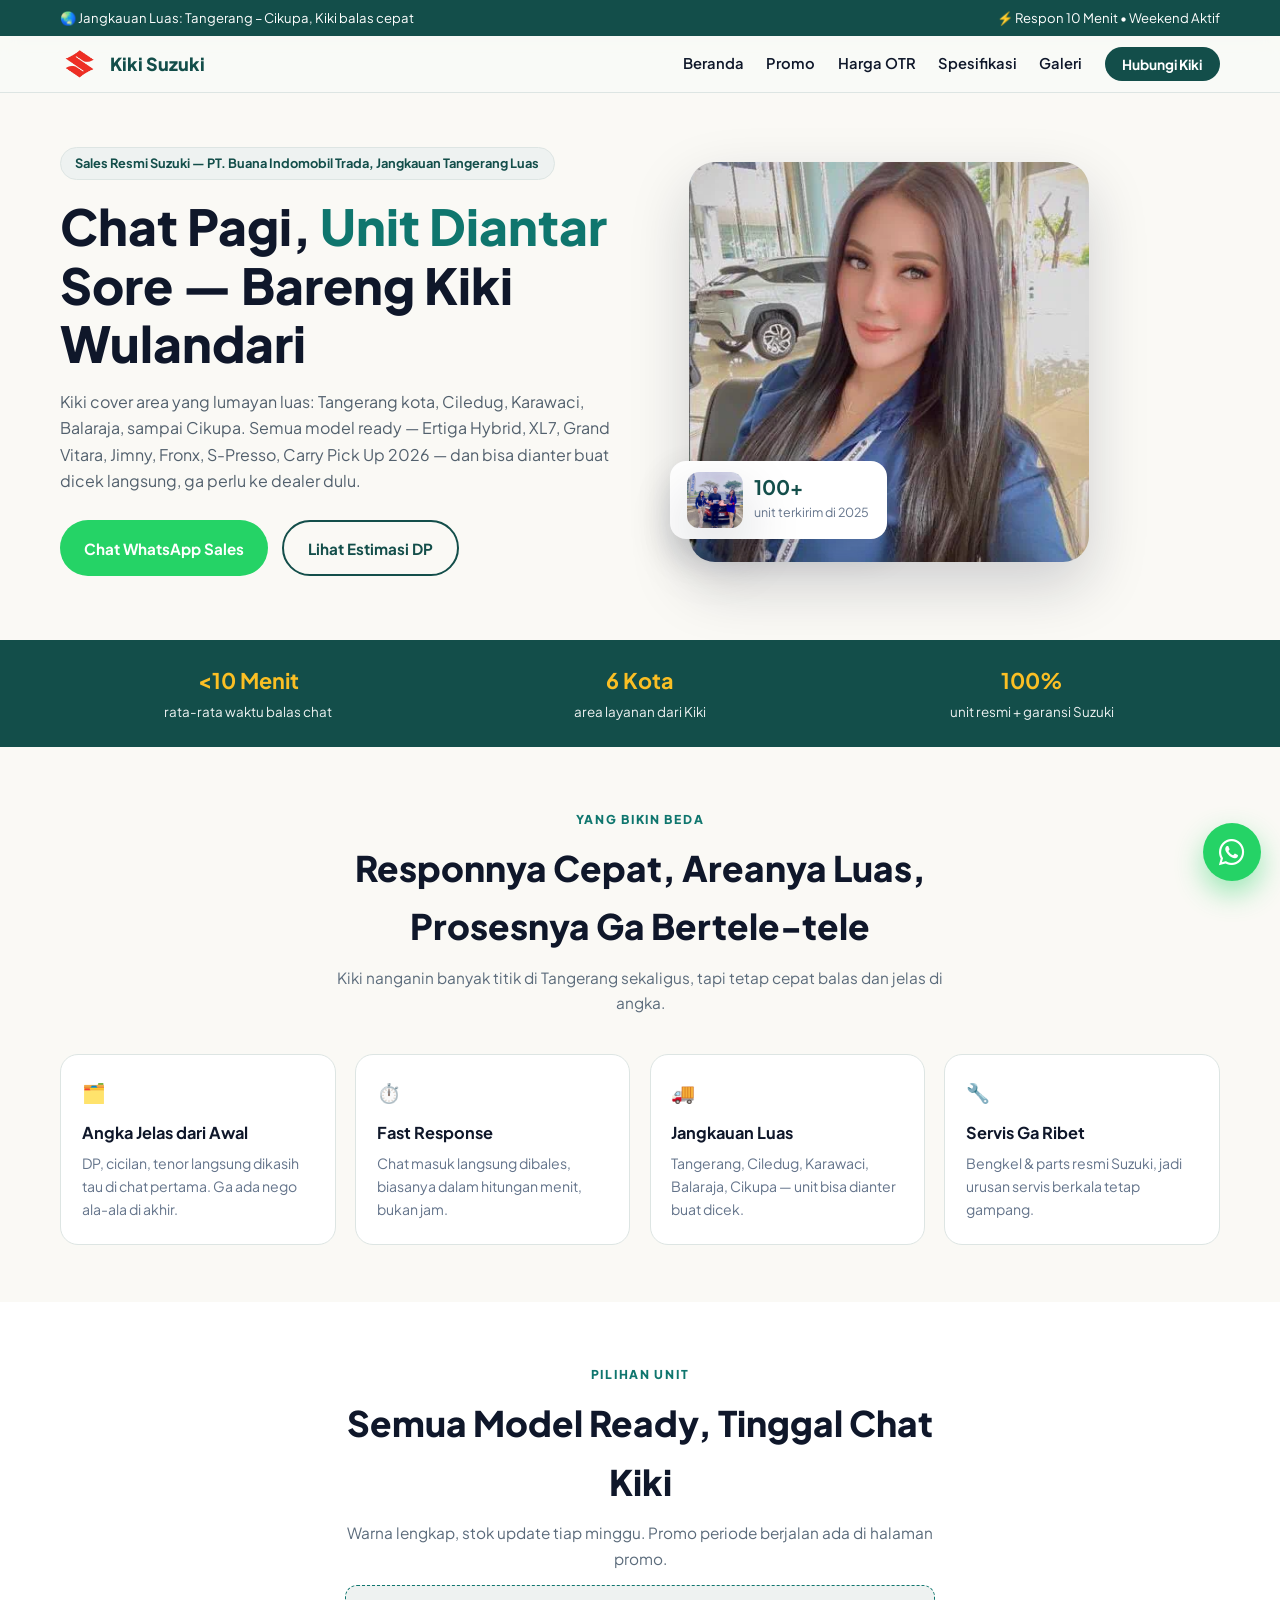
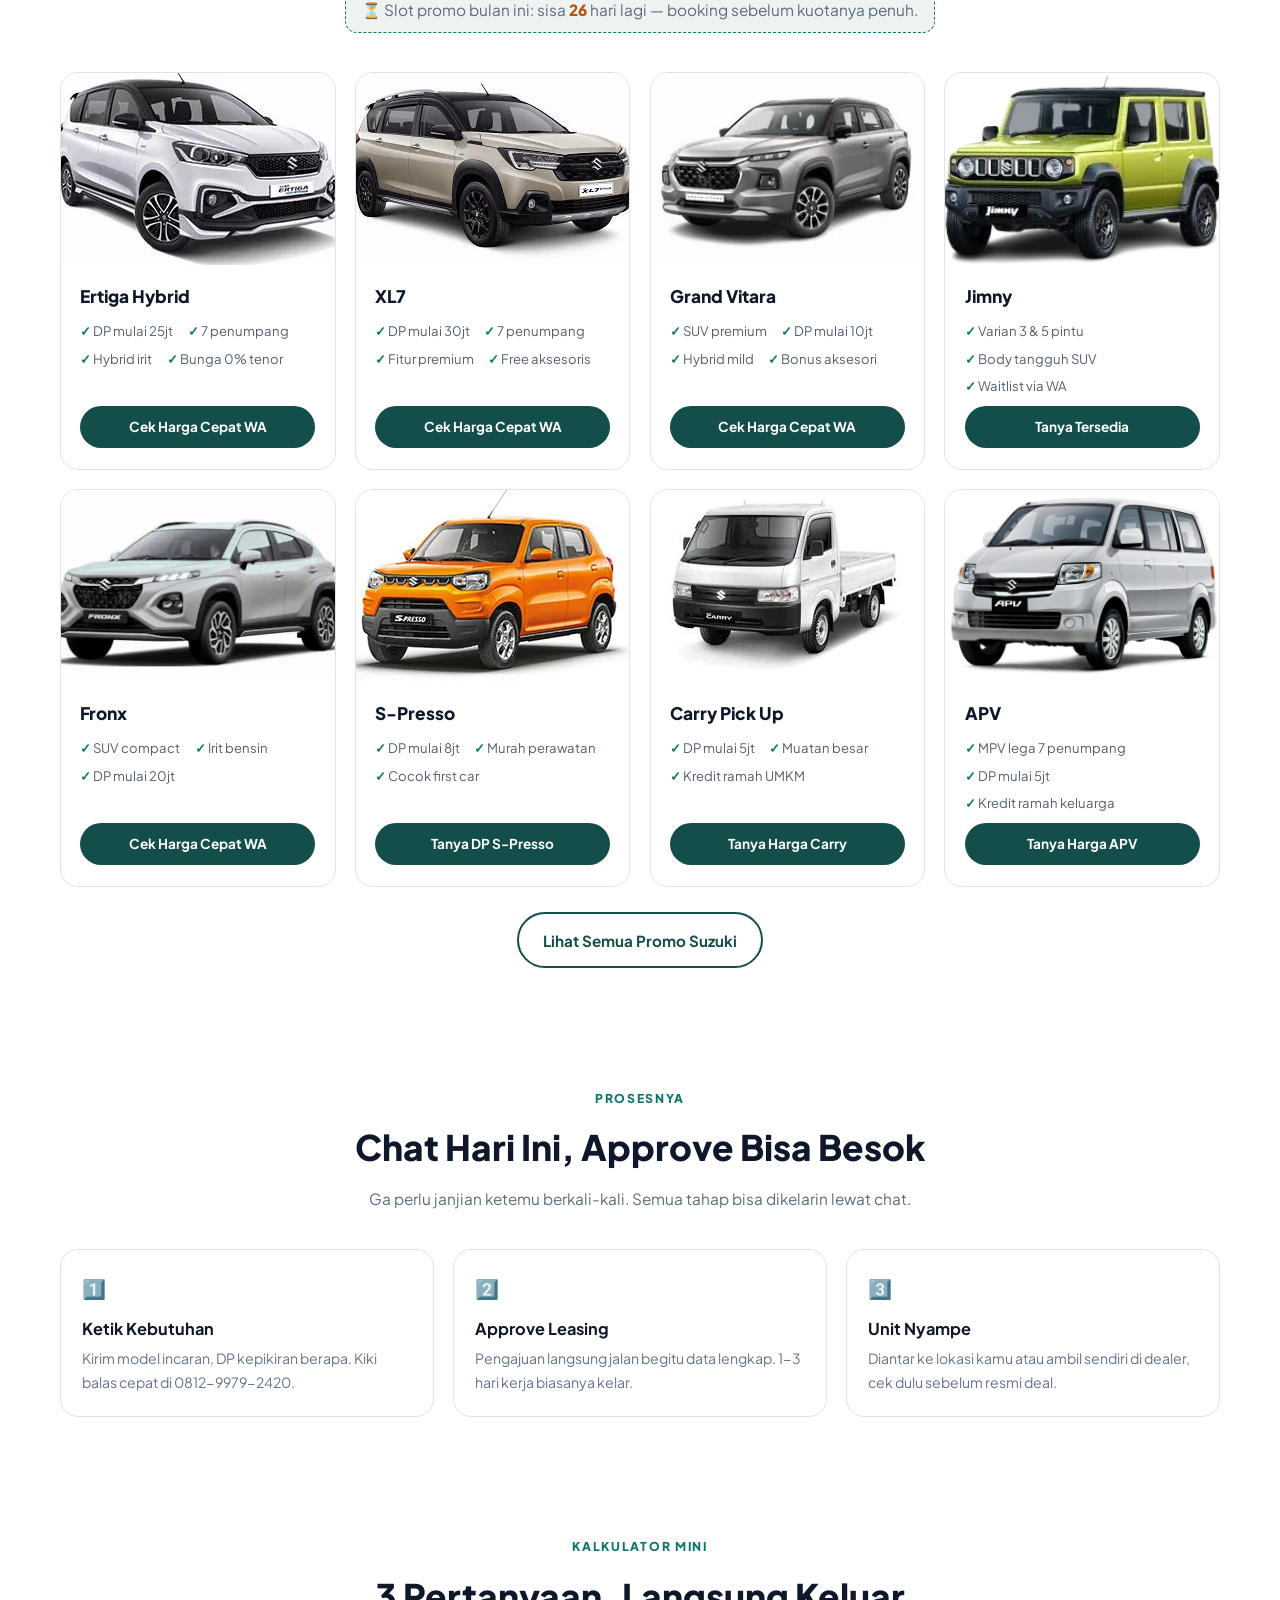
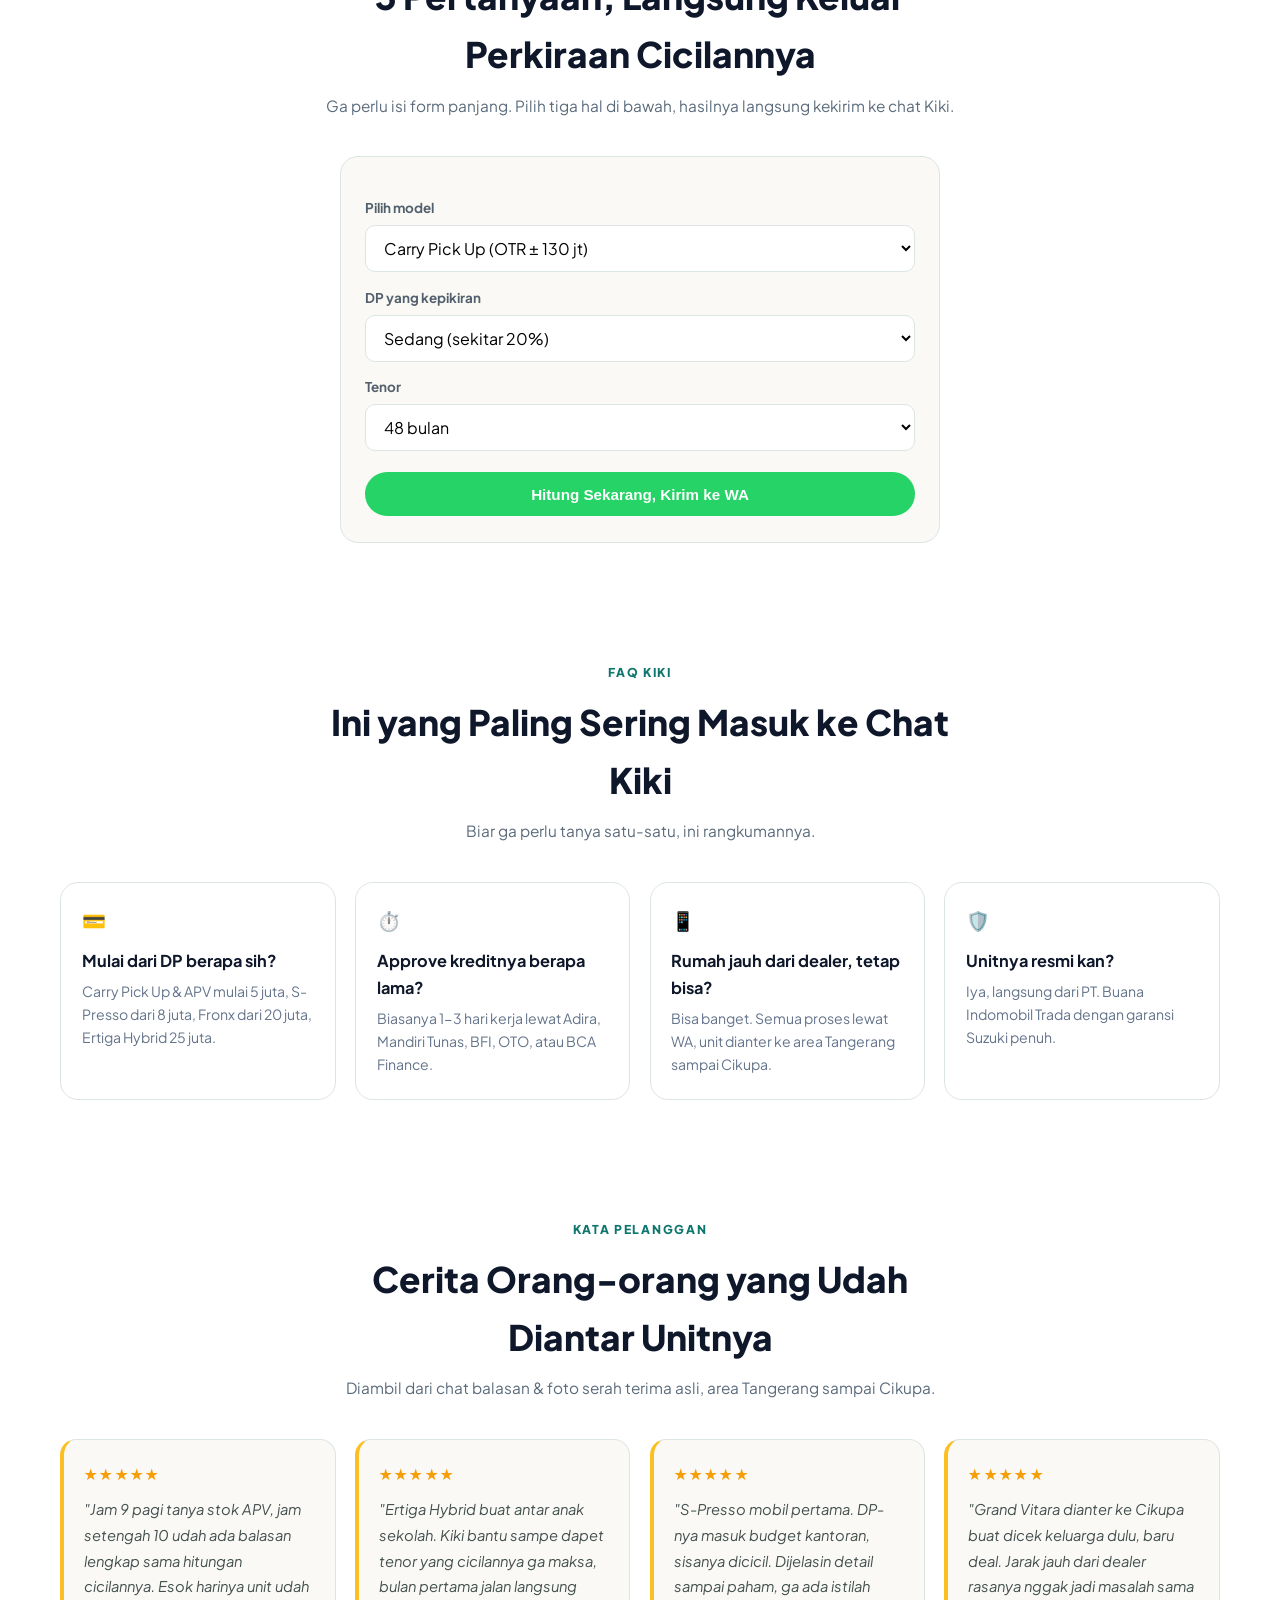
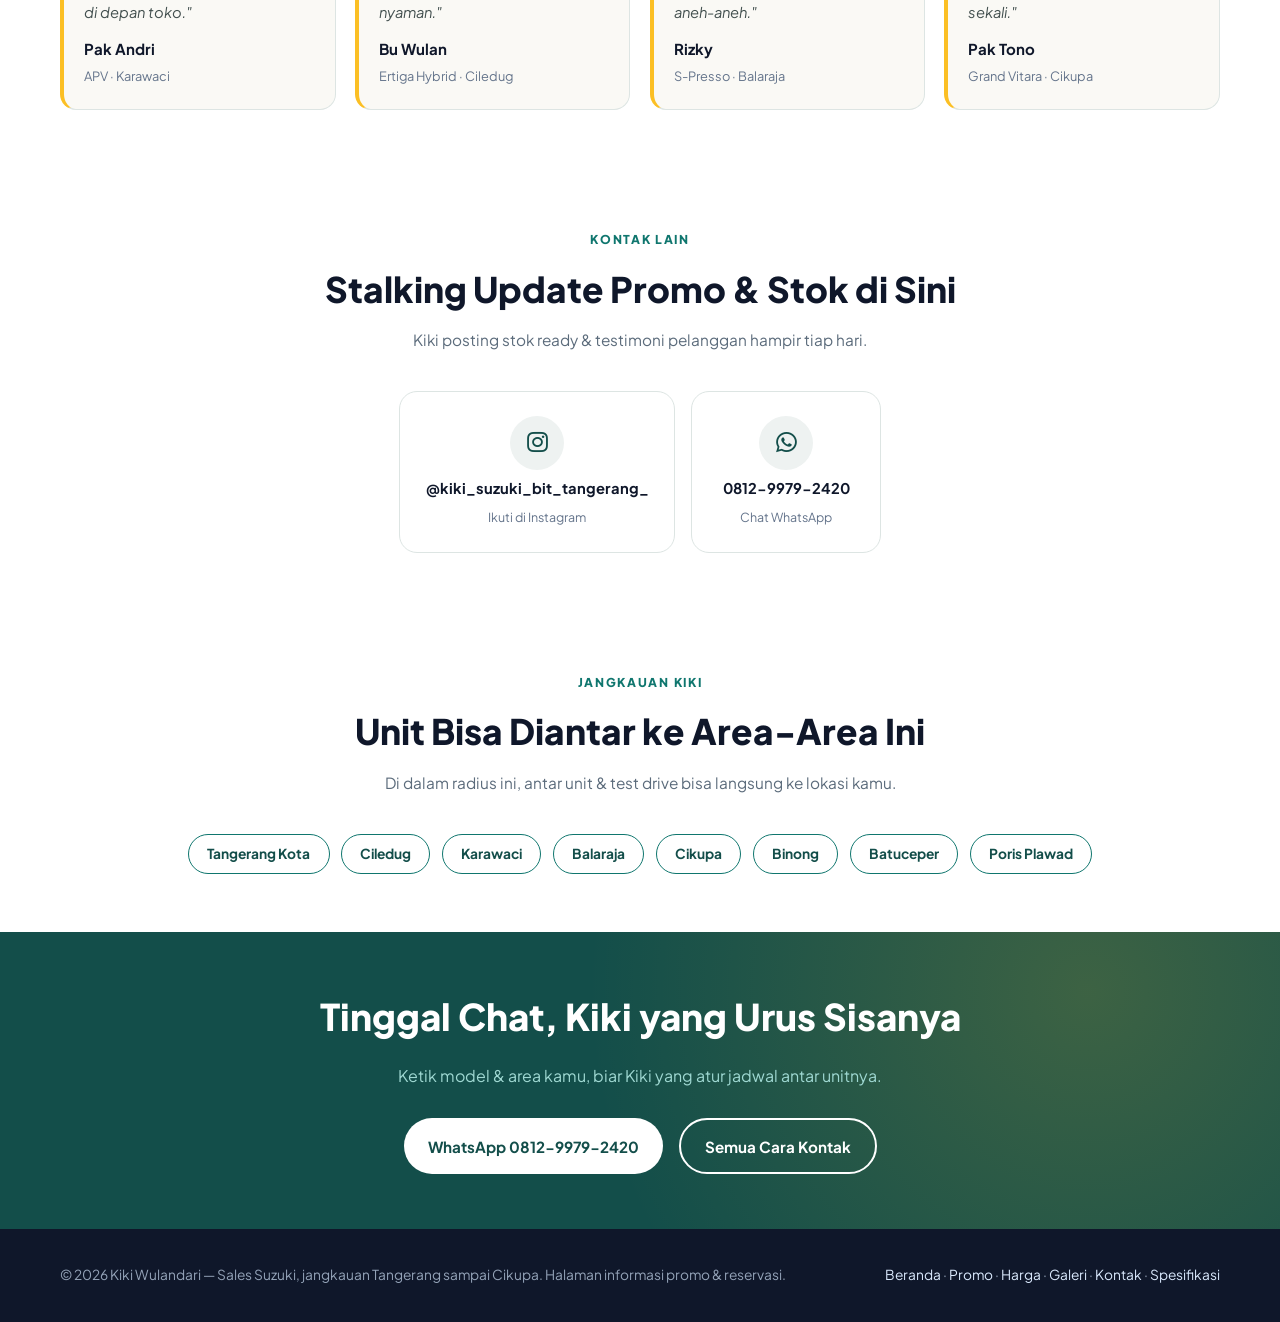
==== index.html @ e73350bc "optimize seo" ====
<!DOCTYPE html>
<html lang="id">
<head>
    <meta charset="UTF-8" />
    <meta name="viewport" content="width=device-width, initial-scale=1.0, viewport-fit=cover"/>
    <meta name="theme-color" content="#134e4a">
    <meta name="mobile-web-app-capable" content="yes">
    <meta name="apple-mobile-web-app-capable" content="yes">
    <meta name="apple-mobile-web-app-status-bar-style" content="default">

    <title>Suzuki Tangerang DP Ringan Harga OTR | Kiki Wulandari 0812-9979-2420</title>
    <meta name="description" content="DP Suzuki Tangerang mulai 5 jt, tenor sampai 6 tahun. Simulasi kredit & harga OTR langsung dari Kiki Wulandari via WA 0812-9979-2420 — gratis tanpa komitmen." />

    <meta property="og:title" content="Suzuki Tangerang DP Ringan | Kiki Wulandari 0812-9979-2420" />
    <meta property="og:description" content="Butuh unit Suzuki di area Tangerang sampai Cikupa? Kiki balas cepat, simulasi kredit gratis & cetak harga OTR. WA 0812-9979-2420." />
    <meta property="og:image" content="https://suzukibuanaindomobiltrada.com/assets/img/kiki-suzukigadingserpong.webp" />
    <meta property="og:url" content="https://suzukibuanaindomobiltrada.com/" />
    <meta property="og:type" content="website" />

    <meta name="keywords" content="suzuki gading serpong, suzuki tangerang, dp ringan suzuki, harga otr suzuki, promo suzuki 2026, suzuki carry pick up, suzuki jimny, suzuki fronx, suzuki ertiga hybrid, suzuki grand vitara, suzuki xl7, kiki wulandari, sales suzuki gading serpong, simulasi kredit suzuki, test drive suzuki" />

    <meta name="geo.region" content="ID-BT" />
    <meta name="geo.placename" content="Tangerang Kota, Banten" />
    <meta name="geo.position" content="-6.2489;106.6234" />
    <meta name="ICBM" content="-6.2489, 106.6234" />

    <link rel="canonical" href="https://suzukibuanaindomobiltrada.com/" />
    <meta name="robots" content="index, follow" />

    <link rel="icon" href="assets/img/favicon.png" type="image/png" sizes="48x48">
    <link rel="apple-touch-icon" href="assets/img/favicon.png">
    <link rel="shortcut icon" href="assets/img/favicon.png" type="image/png">

    <link rel="preconnect" href="https://fonts.googleapis.com">
    <link rel="preconnect" href="https://fonts.gstatic.com" crossorigin>
    <link href="https://fonts.googleapis.com/css2?family=Plus+Jakarta+Sans:wght@400;500;600;700;800&display=swap" rel="stylesheet">
    <link href='https://unpkg.com/boxicons@2.1.4/css/boxicons.min.css' rel='stylesheet'>
    <link rel="stylesheet" href="/assets/css/style.css">
    <link rel="stylesheet" href="/assets/css/app-mobile.css">
</head>
<body>

    <div class="kw-topbar">
        <div class="kw-wrap">
            <span>🌏 Jangkauan Luas: Tangerang &ndash; Cikupa, Kiki balas cepat</span>
            <span>⚡ Respon 10 Menit • Weekend Aktif</span>
        </div>
    </div>

    <nav class="kw-nav">
        <div class="kw-wrap">
            <a href="/" class="kw-brand"><img width="30" height="30" loading="eager" src="/assets/img/logosuzuki.webp" alt="Logo Suzuki resmi" /> Kiki Suzuki</a>
            <button class="kw-burger" aria-label="Menu" onclick="document.getElementById('kwMenu').classList.toggle('kw-open')">&#9776;</button>
            <ul class="kw-menu" id="kwMenu">
                <li><a href="/">Beranda</a></li>
                <li><a href="/promo/">Promo</a></li>
                <li><a href="/harga/">Harga OTR</a></li>
                <li><a href="/spesifikasi/">Spesifikasi</a></li>
                <li><a href="/galeri/">Galeri</a></li>
                <li><a href="/kontak/" class="kw-cta" style="color: white">Hubungi Kiki</a></li>
            </ul>
        </div>
    </nav>

    <section class="kw-hero" id="beranda">
        <div class="kw-wrap">
            <div class="kw-reveal">
                <span class="kw-hero-badge">Sales Resmi Suzuki &mdash; PT. Buana Indomobil Trada, Jangkauan Tangerang Luas</span>
                <h1>Chat Pagi, <span>Unit Diantar</span> Sore — Bareng Kiki Wulandari</h1>
                <p>Kiki cover area yang lumayan luas: Tangerang kota, Ciledug, Karawaci, Balaraja, sampai Cikupa. Semua model ready — Ertiga Hybrid, XL7, Grand Vitara, Jimny, Fronx, S-Presso, Carry Pick Up 2026 — dan bisa dianter buat dicek langsung, ga perlu ke dealer dulu.</p>
                <div class="kw-hero-actions">
                    <a class="kw-btn kw-btn-wa" href="https://wa.me/6281299792420?text=hallo%20kak%20Kiki%2C%20mau%20tanya%20untuk%20unit%20suzukinya%202026" target="_blank" rel="noopener">Chat WhatsApp Sales</a>
                    <a class="kw-btn kw-btn-ghost" href="/harga/">Lihat Estimasi DP</a>
                </div>
            </div>
            <div class="kw-hero-media kw-reveal">
                <img width="400" height="400" loading="eager" src="/assets/img/kiki-suzukigadingserpong.webp" alt="Kiki Wulandari sales Suzuki Tangerang di dealer resmi" />
                <div class="kw-hero-float">
                    <img loading="lazy" src="/assets/img/bukti1.webp" alt="Dokumentasi serah terima unit Suzuki Tangerang" width="56" height="56" />
                    <div><b>100+</b><small>unit terkirim di 2025</small></div>
                </div>
            </div>
        </div>
    </section>

    <div class="kw-strip">
        <div class="kw-wrap">
            <div><b>&lt;10 Menit</b><small>rata-rata waktu balas chat</small></div>
            <div><b>6 Kota</b><small>area layanan dari Kiki</small></div>
            <div><b>100%</b><small>unit resmi + garansi Suzuki</small></div>
        </div>
    </div>

    <section class="kw-sec" id="kenapa">
        <div class="kw-wrap">
            <div class="kw-sec-head kw-reveal">
                <span class="kw-eyebrow">Yang Bikin Beda</span>
                <h2>Responnya Cepat, Areanya Luas, Prosesnya Ga Bertele-tele</h2>
                <p>Kiki nanganin banyak titik di Tangerang sekaligus, tapi tetap cepat balas dan jelas di angka.</p>
            </div>
            <div class="kw-reasons kw-reveal">
                <div class="kw-reason"><i>🗂️</i><b>Angka Jelas dari Awal</b><p>DP, cicilan, tenor langsung dikasih tau di chat pertama. Ga ada nego ala-ala di akhir.</p></div>
                <div class="kw-reason"><i>⏱️</i><b>Fast Response</b><p>Chat masuk langsung dibales, biasanya dalam hitungan menit, bukan jam.</p></div>
                <div class="kw-reason"><i>🚚</i><b>Jangkauan Luas</b><p>Tangerang, Ciledug, Karawaci, Balaraja, Cikupa — unit bisa dianter buat dicek.</p></div>
                <div class="kw-reason"><i>🔧</i><b>Servis Ga Ribet</b><p>Bengkel &amp; parts resmi Suzuki, jadi urusan servis berkala tetap gampang.</p></div>
            </div>
        </div>
    </section>

    <section class="kw-sec" id="promo" style="background:#fff;">
        <div class="kw-wrap">
            <div class="kw-sec-head kw-reveal">
                <span class="kw-eyebrow">Pilihan Unit</span>
                <h2>Semua Model Ready, Tinggal Chat Kiki</h2>
                <p>Warna lengkap, stok update tiap minggu. Promo periode berjalan ada di halaman promo.</p>
                <p class="kw-deadline">⏳ Slot promo bulan ini: sisa <b id="kwSisaHari">…</b> hari lagi — booking sebelum kuotanya penuh.</p>
            </div>
            <div class="kw-models kw-reveal">
                <div class="kw-model-card">
                    <img width="300" height="192" loading="lazy" src="/assets/img/kiki-ertiga-gadingserpong.webp" alt="Suzuki Ertiga Hybrid kredit DP ringan Tangerang Kiki" />
                    <div class="kw-model-card-body">
                        <h3>Ertiga Hybrid</h3>
                        <ul><li>DP mulai 25jt</li><li>7 penumpang</li><li>Hybrid irit</li><li>Bunga 0% tenor</li></ul>
                        <a href="https://wa.me/6281299792420?text=hallo%20kak%20Kiki%2C%20mau%20tanya%20untuk%20unit%20Ertiga%20Hybrid%20nya" target="_blank" rel="noopener">Cek Harga Cepat WA</a>
                    </div>
                </div>
                <div class="kw-model-card">
                    <img width="300" height="192" loading="lazy" src="/assets/img/kiki-xl7-gadingserpong.webp" alt="Suzuki XL7 kredit Tangerang Kiki" />
                    <div class="kw-model-card-body">
                        <h3>XL7</h3>
                        <ul><li>DP mulai 30jt</li><li>7 penumpang</li><li>Fitur premium</li><li>Free aksesoris</li></ul>
                        <a href="https://wa.me/6281299792420?text=hallo%20kak%20Kiki%2C%20mau%20tanya%20untuk%20unit%20XL7%20nya" target="_blank" rel="noopener">Cek Harga Cepat WA</a>
                    </div>
                </div>
                <div class="kw-model-card">
                    <img width="300" height="192" loading="lazy" src="/assets/img/kiki-grand-vitara-gadingserpong.webp" alt="Suzuki Grand Vitara kredit Tangerang Kiki" />
                    <div class="kw-model-card-body">
                        <h3>Grand Vitara</h3>
                        <ul><li>SUV premium</li><li>DP mulai 10jt</li><li>Hybrid mild</li><li>Bonus aksesori</li></ul>
                        <a href="https://wa.me/6281299792420?text=hallo%20kak%20Kiki%2C%20mau%20tanya%20untuk%20unit%20Grand%20Vitara%20nya" target="_blank" rel="noopener">Cek Harga Cepat WA</a>
                    </div>
                </div>
                <div class="kw-model-card">
                    <img width="300" height="192" loading="lazy" src="/assets/img/kiki-jimny-gadingserpong.webp" alt="Suzuki Jimny Tangerang Kiki" />
                    <div class="kw-model-card-body">
                        <h3>Jimny</h3>
                        <ul><li>Varian 3 &amp; 5 pintu</li><li>Body tangguh SUV</li><li>Waitlist via WA</li></ul>
                        <a href="https://wa.me/6281299792420?text=hallo%20kak%20Kiki%2C%20mau%20tanya%20untuk%20unit%20Jimny%20nya" target="_blank" rel="noopener">Tanya Tersedia</a>
                    </div>
                </div>
                <div class="kw-model-card">
                    <img width="300" height="192" loading="lazy" src="/assets/img/kiki-fronx-gadingserpong.webp" alt="Suzuki Fronx DP ringan Tangerang Kiki" />
                    <div class="kw-model-card-body">
                        <h3>Fronx</h3>
                        <ul><li>SUV compact</li><li>Irit bensin</li><li>DP mulai 20jt</li></ul>
                        <a href="https://wa.me/6281299792420?text=hallo%20kak%20Kiki%2C%20mau%20tanya%20untuk%20unit%20Fronx%20nya" target="_blank" rel="noopener">Cek Harga Cepat WA</a>
                    </div>
                </div>
                <div class="kw-model-card">
                    <img width="300" height="192" loading="lazy" src="/assets/img/kiki-s-presso-gadingserpong.webp" alt="Suzuki S-Presso DP ringan Tangerang Kiki" />
                    <div class="kw-model-card-body">
                        <h3>S-Presso</h3>
                        <ul><li>DP mulai 8jt</li><li>Murah perawatan</li><li>Cocok first car</li></ul>
                        <a href="https://wa.me/6281299792420?text=hallo%20kak%20Kiki%2C%20mau%20tanya%20untuk%20unit%20S-Presso%20nya" target="_blank" rel="noopener">Tanya DP S-Presso</a>
                    </div>
                </div>
                <div class="kw-model-card">
                    <img width="300" height="192" loading="lazy" src="/assets/img/kiki-carry-pickup-gadingserpong.webp" alt="Suzuki Carry Pick Up kredit UMKM Tangerang Kiki" />
                    <div class="kw-model-card-body">
                        <h3>Carry Pick Up</h3>
                        <ul><li>DP mulai 5jt</li><li>Muatan besar</li><li>Kredit ramah UMKM</li></ul>
                        <a href="https://wa.me/6281299792420?text=hallo%20kak%20Kiki%2C%20mau%20tanya%20untuk%20unit%20Carry%20Pick%20Up%20nya" target="_blank" rel="noopener">Tanya Harga Carry</a>
                    </div>
                </div>
                <div class="kw-model-card">
                    <img width="300" height="192" loading="lazy" src="/assets/img/kiki-apv-gadingserpong.webp" alt="Suzuki APV MPV kredit DP ringan Tangerang Kiki" />
                    <div class="kw-model-card-body">
                        <h3>APV</h3>
                        <ul><li>MPV lega 7 penumpang</li><li>DP mulai 5jt</li><li>Kredit ramah keluarga</li></ul>
                        <a href="https://wa.me/6281299792420?text=hallo%20kak%20Kiki%2C%20mau%20tanya%20untuk%20unit%20APV%20nya" target="_blank" rel="noopener">Tanya Harga APV</a>
                    </div>
                </div>
            </div>
            <div class="kw-link-more kw-reveal">
                <a class="kw-btn kw-btn-ghost" href="/promo/">Lihat Semua Promo Suzuki</a>
            </div>
        </div>
    </section>

    <section class="kw-sec" id="alur" style="background:#fff;">
        <div class="kw-wrap">
            <div class="kw-sec-head kw-reveal">
                <span class="kw-eyebrow">Prosesnya</span>
                <h2>Chat Hari Ini, Approve Bisa Besok</h2>
                <p>Ga perlu janjian ketemu berkali-kali. Semua tahap bisa dikelarin lewat chat.</p>
            </div>
            <div class="kw-reasons kw-reveal">
                <div class="kw-reason"><i>1️⃣</i><b>Ketik Kebutuhan</b><p>Kirim model incaran, DP kepikiran berapa. Kiki balas cepat di 0812-9979-2420.</p></div>
                <div class="kw-reason"><i>2️⃣</i><b>Approve Leasing</b><p>Pengajuan langsung jalan begitu data lengkap. 1-3 hari kerja biasanya kelar.</p></div>
                <div class="kw-reason"><i>3️⃣</i><b>Unit Nyampe</b><p>Diantar ke lokasi kamu atau ambil sendiri di dealer, cek dulu sebelum resmi deal.</p></div>
            </div>
        </div>
    </section>

    <section class="kw-sec" id="quiz" style="background:#fff;">
        <div class="kw-wrap">
            <div class="kw-sec-head kw-reveal">
                <span class="kw-eyebrow">Kalkulator Mini</span>
                <h2>3 Pertanyaan, Langsung Keluar Perkiraan Cicilannya</h2>
                <p>Ga perlu isi form panjang. Pilih tiga hal di bawah, hasilnya langsung kekirim ke chat Kiki.</p>
            </div>
            <div class="kw-quiz kw-reveal">
                <label for="kwqModel">Pilih model</label>
                <select id="kwqModel">
                    <option value="130000000|Carry Pick Up">Carry Pick Up (OTR ± 130 jt)</option>
                    <option value="160000000|APV">APV (OTR ± 160 jt)</option>
                    <option value="150000000|S-Presso">S-Presso (OTR ± 150 jt)</option>
                    <option value="240000000|Fronx">Fronx (OTR ± 240 jt)</option>
                    <option value="230000000|Ertiga Hybrid">Ertiga Hybrid (OTR ± 230 jt)</option>
                    <option value="250000000|XL7">XL7 (OTR ± 250 jt)</option>
                    <option value="350000000|Grand Vitara">Grand Vitara (OTR ± 350 jt)</option>
                    <option value="400000000|Jimny">Jimny (OTR ± 400 jt)</option>
                </select>
                <label for="kwqDp">DP yang kepikiran</label>
                <select id="kwqDp">
                    <option value="0.1">Secuil dulu aja (sekitar 10%)</option>
                    <option value="0.2" selected>Sedang (sekitar 20%)</option>
                    <option value="0.3">Lebih lega (sekitar 30%)</option>
                </select>
                <label for="kwqTenor">Tenor</label>
                <select id="kwqTenor">
                    <option>24 bulan</option>
                    <option selected>48 bulan</option>
                    <option>60 bulan</option>
                    <option>72 bulan</option>
                </select>
                <button type="button" class="kw-btn kw-btn-wa" onclick="quizKiki()">Hitung Sekarang, Kirim ke WA</button>
                <div class="kw-quiz-out" id="kwqOut"></div>
            </div>
        </div>
    </section>

    <section class="kw-sec" id="faq" style="background:#fff;">
        <div class="kw-wrap">
            <div class="kw-sec-head kw-reveal">
                <span class="kw-eyebrow">FAQ Kiki</span>
                <h2>Ini yang Paling Sering Masuk ke Chat Kiki</h2>
                <p>Biar ga perlu tanya satu-satu, ini rangkumannya.</p>
            </div>
            <div class="kw-reasons kw-reveal">
                <div class="kw-reason"><i>💳</i><b>Mulai dari DP berapa sih?</b><p>Carry Pick Up &amp; APV mulai 5 juta, S-Presso dari 8 juta, Fronx dari 20 juta, Ertiga Hybrid 25 juta.</p></div>
                <div class="kw-reason"><i>⏱️</i><b>Approve kreditnya berapa lama?</b><p>Biasanya 1-3 hari kerja lewat Adira, Mandiri Tunas, BFI, OTO, atau BCA Finance.</p></div>
                <div class="kw-reason"><i>📱</i><b>Rumah jauh dari dealer, tetap bisa?</b><p>Bisa banget. Semua proses lewat WA, unit dianter ke area Tangerang sampai Cikupa.</p></div>
                <div class="kw-reason"><i>🛡️</i><b>Unitnya resmi kan?</b><p>Iya, langsung dari PT. Buana Indomobil Trada dengan garansi Suzuki penuh.</p></div>
            </div>
        </div>
    </section>

    <section class="kw-sec" id="testimoni" style="background:#fff;">
        <div class="kw-wrap">
            <div class="kw-sec-head kw-reveal">
                <span class="kw-eyebrow">Kata Pelanggan</span>
                <h2>Cerita Orang-orang yang Udah Diantar Unitnya</h2>
                <p>Diambil dari chat balasan &amp; foto serah terima asli, area Tangerang sampai Cikupa.</p>
            </div>
            <div class="kw-reviews kw-reveal">
                <figure class="kw-review">
                    <span class="kw-stars">★★★★★</span>
                    <blockquote>"Jam 9 pagi tanya stok APV, jam setengah 10 udah ada balasan lengkap sama hitungan cicilannya. Esok harinya unit udah di depan toko."</blockquote>
                    <figcaption><b>Pak Andri</b><small>APV &middot; Karawaci</small></figcaption>
                </figure>
                <figure class="kw-review">
                    <span class="kw-stars">★★★★★</span>
                    <blockquote>"Ertiga Hybrid buat antar anak sekolah. Kiki bantu sampe dapet tenor yang cicilannya ga maksa, bulan pertama jalan langsung nyaman."</blockquote>
                    <figcaption><b>Bu Wulan</b><small>Ertiga Hybrid &middot; Ciledug</small></figcaption>
                </figure>
                <figure class="kw-review">
                    <span class="kw-stars">★★★★★</span>
                    <blockquote>"S-Presso mobil pertama. DP-nya masuk budget kantoran, sisanya dicicil. Dijelasin detail sampai paham, ga ada istilah aneh-aneh."</blockquote>
                    <figcaption><b>Rizky</b><small>S-Presso &middot; Balaraja</small></figcaption>
                </figure>
                <figure class="kw-review">
                    <span class="kw-stars">★★★★★</span>
                    <blockquote>"Grand Vitara dianter ke Cikupa buat dicek keluarga dulu, baru deal. Jarak jauh dari dealer rasanya nggak jadi masalah sama sekali."</blockquote>
                    <figcaption><b>Pak Tono</b><small>Grand Vitara &middot; Cikupa</small></figcaption>
                </figure>
            </div>
        </div>
    </section>

    <section class="kw-sec" id="sosialmedia" style="background:#fff;">
        <div class="kw-wrap">
            <div class="kw-sec-head kw-reveal">
                <span class="kw-eyebrow">Kontak Lain</span>
                <h2>Stalking Update Promo &amp; Stok di Sini</h2>
                <p>Kiki posting stok ready &amp; testimoni pelanggan hampir tiap hari.</p>
            </div>
            <div class="kw-social kw-reveal">
                <a href="https://instagram.com/kiki_suzuki_bit_tangerang_" target="_blank" rel="noopener" class="kw-social-card" aria-label="Instagram Kiki Wulandari Suzuki">
                    <span class="kw-ic"><i class="bx bxl-instagram"></i></span>
                    <b>@kiki_suzuki_bit_tangerang_</b>
                    <small>Ikuti di Instagram</small>
                </a>
                <a href="https://wa.me/6281299792420?text=hallo%20kak%20Kiki%2C%20mau%20tanya%20untuk%20unit%20suzukinya" target="_blank" rel="noopener" class="kw-social-card" aria-label="WhatsApp Kiki Wulandari Suzuki">
                    <span class="kw-ic"><i class="bx bxl-whatsapp"></i></span>
                    <b>0812-9979-2420</b>
                    <small>Chat WhatsApp</small>
                </a>
            </div>
        </div>
    </section>

    <section class="kw-sec" id="area" style="background:#fff;">
        <div class="kw-wrap">
            <div class="kw-sec-head kw-reveal">
                <span class="kw-eyebrow">Jangkauan Kiki</span>
                <h2>Unit Bisa Diantar ke Area-Area Ini</h2>
                <p>Di dalam radius ini, antar unit &amp; test drive bisa langsung ke lokasi kamu.</p>
            </div>
            <div class="kw-pills kw-reveal">
                <span>Tangerang Kota</span><span>Ciledug</span><span>Karawaci</span><span>Balaraja</span><span>Cikupa</span><span>Binong</span><span>Batuceper</span><span>Poris Plawad</span>
            </div>
        </div>
    </section>

    <section class="kw-contact" id="kontak">
        <div class="kw-wrap">
            <h2 class="kw-reveal">Tinggal Chat, Kiki yang Urus Sisanya</h2>
            <p class="kw-reveal">Ketik model &amp; area kamu, biar Kiki yang atur jadwal antar unitnya.</p>
            <div class="kw-contact-links kw-reveal">
                <a class="kw-btn kw-btn-light" href="https://wa.me/6281299792420?text=hallo%20kak%20Kiki%2C%20mau%20tanya%20untuk%20unit%20suzukinya" target="_blank" rel="noopener">WhatsApp 0812-9979-2420</a>
                <a class="kw-btn kw-btn-ghost" href="/kontak/" style="border-color:#fff;color:#fff;">Semua Cara Kontak</a>
            </div>
        </div>
    </section>

    <footer class="kw-foot">
        <div class="kw-wrap">
            <div>&copy; 2026 Kiki Wulandari &mdash; Sales Suzuki, jangkauan Tangerang sampai Cikupa. Halaman informasi promo &amp; reservasi.</div>
            <div><a href="/">Beranda</a> &middot; <a href="/promo/">Promo</a> &middot; <a href="/harga/">Harga</a> &middot; <a href="/galeri/">Galeri</a> &middot; <a href="/kontak/">Kontak</a> &middot; <a href="/spesifikasi/">Spesifikasi</a></div>
        </div>
    </footer>

    <a class="kw-wa-float" href="https://wa.me/6281299792420?text=hallo%20kak%20Kiki%2C%20mau%20tanya%20untuk%20unit%20suzukinya" target="_blank" rel="noopener" aria-label="Chat WhatsApp Kiki">
        <i class="bx bxl-whatsapp"></i>
    </a>

    <script type="application/ld+json">
    {
        "@context": "https://schema.org",
        "@type": "AutoDealer",
        "name": "Sales Suzuki Gading Serpong - Kiki Wulandari",
        "image": "https://suzukibuanaindomobiltrada.com/assets/img/kiki-suzukigadingserpong.webp",
        "url": "https://suzukibuanaindomobiltrada.com/",
        "telephone": "+6281299792420",
        "priceRange": "Rp 150.000.000 - Rp 500.000.000",
        "address": {
            "@type": "PostalAddress",
            "streetAddress": "Jl. Boulevard Kavling CBD No. 25-26, Kelapa Dua Raya",
            "addressLocality": "Tangerang",
            "addressRegion": "Banten",
            "postalCode": "15157",
            "addressCountry": "ID"
        },
        "geo": {
            "@type": "GeoCoordinates",
            "latitude": -6.2489,
            "longitude": 106.6234
        },
        "openingHours": "Mo-Su 08:00-17:00",
        "openingHoursSpecification": {
            "@type": "OpeningHoursSpecification",
            "dayOfWeek": ["Monday","Tuesday","Wednesday","Thursday","Friday","Saturday","Sunday"],
            "opens": "08:00",
            "closes": "17:00"
        },
        "areaServed": [
            { "@type": "City", "name": "Tangerang" },
            { "@type": "City", "name": "Ciledug" },
            { "@type": "City", "name": "Karawaci" },
            { "@type": "City", "name": "Balaraja" },
            { "@type": "City", "name": "Cikupa" }
        ]
    }
    </script>
    <script type="application/ld+json">
    {
        "@context": "https://schema.org",
        "@type": "FAQPage",
        "mainEntity": [
            {
                "@type": "Question",
                "name": "DP paling kecil berapa?",
                "acceptedAnswer": {
                    "@type": "Answer",
                    "text": "Carry Pick Up & APV mulai 5 juta, S-Presso dari 8 juta, Fronx dari 20 juta, Ertiga Hybrid 25 juta. Detail tenor & cicilan ada di halaman harga."
                }
            },
            {
                "@type": "Question",
                "name": "Proses kreditnya lama?",
                "acceptedAnswer": {
                    "@type": "Answer",
                    "text": "1-3 hari kerja. Semua leasing utama dilayani (Adira, Mandiri Tunas, BFI, OTO, BCA Finance) dan hitungnya terbuka dari awal."
                }
            },
            {
                "@type": "Question",
                "name": "Ga bisa ke dealer, tetap bisa beli?",
                "acceptedAnswer": {
                    "@type": "Answer",
                    "text": "Bisa. Simulasi, dokumen, sampai serah terima semuanya lewat WA. Unit diantar area Tangerang, Jakarta Utara dan sekitarnya."
                }
            },
            {
                "@type": "Question",
                "name": "Dapat unit resmi & bergaransi?",
                "acceptedAnswer": {
                    "@type": "Answer",
                    "text": "Ya, unit dari dealer resmi PT. Buana Indomobil Trada dengan garansi pabrikan Suzuki penuh."
                }
            }
        ]
    }
    </script>

    <script>
        function quizKiki() {
            var potong = document.getElementById('kwqModel').value.split('|');
            var otr = parseInt(potong[0], 10);
            var model = potong[1];
            var dp = Math.round(otr * parseFloat(document.getElementById('kwqDp').value));
            var tenor = parseInt(document.getElementById('kwqTenor').value, 10);
            var sisa = otr - dp;
            var cicil = Math.round(sisa / tenor + sisa * 0.05 / 12);
            function rp(n) { return 'Rp ' + n.toLocaleString('id-ID'); }
            document.getElementById('kwqOut').innerHTML =
                'Perkiraan <b>' + model + '</b>: DP <b>' + rp(dp) + '</b>, angsuran sekitar <b>' + rp(cicil) + '</b>/bulan selama ' + tenor + ' bulan.<br><small>Hitungan kasar bunga flat 5% — angka pastinya Kiki yang hitung ulang.</small>';
            var teks = 'Halo kak Kiki, aku coba kuis di website.\nModel: ' + model + '\nDP: ' + rp(dp) + '\nTenor: ' + tenor + ' bulan\nKeluar perkiraan angsuran ' + rp(cicil) + '/bulan. Tolong dihitung ulang yang akurat ya!';
            window.open('https://wa.me/6281299792420?text=' + encodeURIComponent(teks), '_blank');
        }
    </script>

    <script>
        (function hitungSisaPromo() {
            var el = document.getElementById('kwSisaHari');
            if (!el) return;
            var sekarang = new Date();
            var akhirBulan = new Date(sekarang.getFullYear(), sekarang.getMonth() + 1, 0, 23, 59, 59);
            el.textContent = Math.max(1, Math.ceil((akhirBulan - sekarang) / 86400000));
        })();
    </script>

    <script src="/assets/js/main.js"></script>
<nav class="kw-appbar" aria-label="Menu cepat">
    <a href="/"><i class="bx bxs-home"></i><span>Home</span></a>
    <a href="/promo/"><i class="bx bxs-megaphone"></i><span>Promo</span></a>
    <a class="kw-wa" href="https://wa.me/6281299792420?text=hallo%20kak%20Kiki%2C%20mau%20tanya%20untuk%20unit%20suzukinya" target="_blank" rel="noopener"><i class="bx bxl-whatsapp"></i><span>Kiki</span></a>
    <a href="/harga/"><i class="bx bx-purchase-tag-alt"></i><span>DP</span></a>
    <a href="/galeri/"><i class="bx bxs-photo-album"></i><span>Galeri</span></a>
</nav>
<script>(function(){var p=location.pathname;document.querySelectorAll('.kw-appbar a').forEach(function(a){if(a.pathname===p)a.classList.add('kw-on')});})();</script></body>
</html>
---- assets/css/style.css ----
:root {
    --kw-ink: #0f172a;
    --kw-teal: #134e4a;
    --kw-teal-soft: #0f766e;
    --kw-gold: #fbbf24;
    --kw-cream: #faf9f5;
    --kw-mist: #eef2f1;
    --kw-line: #dde5e3;
}
* { margin:0; padding:0; box-sizing:border-box; }
html { scroll-behavior:smooth; }
body { font-family:'Plus Jakarta Sans', sans-serif; color:#29313c; background:var(--kw-cream); line-height:1.65; }
img { max-width:100%; display:block; }
a { text-decoration:none; color:inherit; }
.kw-wrap { width:92%; max-width:1160px; margin-inline:auto; }

.kw-topbar { background:var(--kw-teal); color:#fff; font-size:.82rem; padding:.45rem 0; }
.kw-topbar .kw-wrap { display:flex; justify-content:space-between; gap:12px; flex-wrap:wrap; }
.kw-topbar span { display:inline-flex; align-items:center; gap:6px; }

.kw-nav { position:sticky; top:0; z-index:50; background:rgba(249,250,247,.92); backdrop-filter:blur(10px); border-bottom:1px solid var(--kw-line); }
.kw-nav .kw-wrap { display:flex; align-items:center; justify-content:space-between; padding:.8rem 0; }
.kw-brand { display:flex; align-items:center; gap:.6rem; font-weight:800; font-size:1.12rem; color:var(--kw-teal); }
.kw-brand img { height:30px; width:auto; }
.kw-menu { display:flex; gap:1.4rem; list-style:none; font-weight:600; font-size:.92rem; }
.kw-menu a { color:var(--kw-ink); transition:.25s; }
.kw-menu a:hover { color:var(--kw-teal-soft); }
.kw-cta { background:var(--kw-teal); color:#fff; padding:.55rem 1.1rem; border-radius:999px; font-weight:700; font-size:.86rem; transition:.25s; }
.kw-cta:hover { background:var(--kw-teal-soft); }
.kw-burger { display:none; background:none; border:0; font-size:1.6rem; color:var(--kw-teal); cursor:pointer; }

.kw-hero { padding:3.4rem 0 4rem; overflow:hidden; }
.kw-hero .kw-wrap { display:grid; grid-template-columns:1.05fr .95fr; gap:2.6rem; align-items:center; }
.kw-hero-badge { display:inline-block; background:var(--kw-mist); color:var(--kw-teal); border:1px solid var(--kw-line); border-radius:999px; padding:.3rem .9rem; font-size:.8rem; font-weight:700; margin-bottom:1.1rem; }
.kw-hero h1 { font-size:clamp(1.9rem, 4.4vw, 3.1rem); font-weight:800; color:var(--kw-ink); line-height:1.18; margin-bottom:1rem; }
.kw-hero h1 span { color:var(--kw-teal-soft); }
.kw-hero p { color:#52606d; max-width:52ch; margin-bottom:1.6rem; }
.kw-hero-actions { display:flex; gap:.9rem; flex-wrap:wrap; }
.kw-btn { display:inline-flex; align-items:center; gap:.5rem; padding:.85rem 1.5rem; border-radius:999px; font-weight:700; font-size:.95rem; transition:.25s; }
.kw-btn-wa { background:#25d366; color:#fff; }
.kw-btn-wa:hover { transform:translateY(-2px); box-shadow:0 10px 24px rgba(37,211,102,.35); }
.kw-btn-ghost { border:2px solid var(--kw-teal); color:var(--kw-teal); }
.kw-btn-ghost:hover { background:var(--kw-teal); color:#fff; }
.kw-hero-media { position:relative; }
.kw-hero-media img { border-radius:26px; box-shadow:0 24px 60px rgba(15,23,42,.18); aspect-ratio:4/3; object-fit:cover; }
.kw-hero-float { position:absolute; left:-1.2rem; bottom:1.4rem; background:#fff; border-radius:16px; box-shadow:0 14px 34px rgba(15,23,42,.16); padding:.7rem 1.1rem; display:flex; gap:.7rem; align-items:center; }
.kw-hero-float img { border-radius:12px; object-fit:cover; }
.kw-hero-float b { font-size:1.25rem; color:var(--kw-teal); display:block; line-height:1.1; }
.kw-hero-float small { color:#64748b; font-size:.78rem; }

.kw-strip { background:var(--kw-teal); color:#fff; }
.kw-strip .kw-wrap { display:grid; grid-template-columns:repeat(3,1fr); gap:1rem; padding:1.4rem 0; text-align:center; }
.kw-strip b { font-size:1.35rem; color:var(--kw-gold); display:block; }
.kw-strip small { font-size:.84rem; opacity:.92; }

.kw-sec { padding:3.6rem 0; }
.kw-sec-head { text-align:center; max-width:640px; margin:0 auto 2.4rem; }
.kw-eyebrow { text-transform:uppercase; letter-spacing:.14em; font-size:.76rem; font-weight:800; color:var(--kw-teal-soft); }
.kw-sec-head h2 { font-size:clamp(1.55rem,3vw,2.2rem); color:var(--kw-ink); font-weight:800; margin:.5rem 0 .6rem; }
.kw-sec-head p { color:#5b6b7b; font-size:.96rem; }

.kw-reasons { display:grid; grid-template-columns:repeat(auto-fit,minmax(240px,1fr)); gap:1.2rem; }
.kw-reason { background:#fff; border:1px solid var(--kw-line); border-radius:18px; padding:1.4rem 1.3rem; transition:.28s; }
.kw-reason:hover { transform:translateY(-5px); box-shadow:0 16px 34px rgba(15,23,42,.1); }
.kw-reason i { font-style:normal; font-size:1.2rem; }
.kw-reason b { display:block; color:var(--kw-ink); font-size:1.02rem; margin:.7rem 0 .3rem; }
.kw-reason p { font-size:.88rem; color:#64748b; }

.kw-list { display:flex; flex-direction:column; gap:.8rem; }
.kw-model-row { display:flex; align-items:center; justify-content:space-between; gap:1rem; flex-wrap:wrap; background:#fff; border:1px solid var(--kw-line); border-radius:14px; padding:1.1rem 1.3rem; transition:.25s; }
.kw-model-row:hover { border-color:var(--kw-teal-soft); box-shadow:0 10px 24px rgba(15,23,42,.08); }
.kw-model-row h3 { font-size:1.05rem; color:var(--kw-ink); font-weight:800; }
.kw-model-row ul { list-style:none; display:flex; gap:1rem; flex-wrap:wrap; font-size:.85rem; color:#52606d; }
.kw-model-row ul li::before { content:"✓ "; color:var(--kw-teal-soft); font-weight:800; }
.kw-model-row a { background:var(--kw-teal); color:#fff; padding:.55rem 1.1rem; border-radius:999px; font-weight:700; font-size:.85rem; white-space:nowrap; transition:.25s; }
.kw-model-row a:hover { background:var(--kw-teal-soft); }
.kw-model-row img { width:104px; height:68px; object-fit:cover; border-radius:10px; flex:0 0 auto; }
.kw-thumb { width:52px; height:36px; object-fit:cover; border-radius:6px; vertical-align:middle; margin-right:.5rem; display:inline-block; }

.kw-price { background:#fff; }
.kw-price table { width:100%; border-collapse:collapse; background:#fff; border-radius:18px; overflow:hidden; box-shadow:0 10px 30px rgba(15,23,42,.08); }
.kw-price th { background:var(--kw-teal); color:#fff; text-align:left; padding:.9rem 1.1rem; font-size:.9rem; }
.kw-price td { padding:.85rem 1.1rem; border-bottom:1px solid var(--kw-mist); font-size:.93rem; }
.kw-price tr:nth-child(even) td { background:#f8faf9; }
.kw-price td { vertical-align:middle; }
.kw-price td:first-child { font-weight:600; color:var(--kw-ink); white-space:nowrap; }
.kw-price tbody tr:hover td { background:var(--kw-teal-soft); }
.kw-price-note { margin-top:1rem; font-size:.84rem; color:#64748b; text-align:center; }

.kw-proof { display:grid; grid-template-columns:repeat(auto-fit,minmax(190px,1fr)); gap:1rem; }
.kw-proof img { width:100%; aspect-ratio:1/1; object-fit:cover; border-radius:16px; transition:.3s; }
.kw-proof img:hover { transform:scale(1.03); box-shadow:0 16px 36px rgba(15,23,42,.18); }

.kw-lokal { display:grid; grid-template-columns:1fr 1fr; gap:2rem; align-items:center; }
.kw-lokal-card { background:#fff; border-radius:20px; padding:1.8rem; border:1px solid var(--kw-line); }
.kw-lokal-card h3 { color:var(--kw-ink); font-size:1.25rem; margin-bottom:1rem; }
.kw-lokal-card p { font-size:.92rem; color:#52606d; margin-bottom:.6rem; display:flex; gap:.6rem; }
.kw-lokal-map { border-radius:20px; overflow:hidden; box-shadow:0 16px 40px rgba(15,23,42,.14); line-height:0; }
.kw-lokal-map iframe { width:100%; height:100%; min-height:330px; border:0; }

.kw-contact { background:var(--kw-teal); position:relative; overflow:hidden; }
.kw-contact::before { content:""; position:absolute; inset:0; background:radial-gradient(circle at 85% 20%, rgba(251,191,36,.18), transparent 45%); }
.kw-contact .kw-wrap { position:relative; text-align:center; padding:3.4rem 0; max-width:720px; }
.kw-contact h2 { color:#fff; font-size:clamp(1.6rem,3.2vw,2.3rem); font-weight:800; }
.kw-contact p { color:#9fd8d2; margin:1rem 0 1.8rem; }
.kw-contact-links { display:flex; gap:1rem; justify-content:center; flex-wrap:wrap; }
.kw-btn-light { background:#fff; color:var(--kw-teal); }
.kw-btn-light:hover { transform:translateY(-2px); box-shadow:0 10px 24px rgba(0,0,0,.25); }

.kw-foot { background:var(--kw-ink); color:#94a3b8; padding:2.2rem 0; font-size:.86rem; }
.kw-foot .kw-wrap { display:flex; justify-content:space-between; gap:1.4rem; flex-wrap:wrap; }
.kw-foot a { color:#dbeafe; }

.kw-wa-float { position:fixed; right:1.2rem; bottom:1.2rem; z-index:60; width:58px; height:58px; border-radius:50%; background:#25d366; color:#fff; display:grid; place-items:center; box-shadow:0 12px 28px rgba(37,211,102,.45); transition:.25s; }
.kw-wa-float:hover { transform:scale(1.08); }
.kw-wa-float svg { width:30px; height:30px; fill:#fff; }
.kw-wa-float .bx { font-size:34px; line-height:1; color:#fff; }

.kw-reveal { opacity:0; transform:translateY(22px); transition:opacity .8s ease, transform .8s ease; }
.kw-reveal.kw-in { opacity:1; transform:none; }

@media (max-width:900px) {
    .kw-hero .kw-wrap { grid-template-columns:1fr; }
    .kw-hero-media { order:-1; }
    .kw-menu { display:none; position:absolute; top:100%; left:0; right:0; background:#fff; flex-direction:column; padding:1rem 6%; border-bottom:1px solid var(--kw-line); box-shadow:0 24px 40px rgba(15,23,42,.14); }
    .kw-menu.kw-open { display:flex; }
    .kw-burger { display:block; }
    .kw-strip .kw-wrap { grid-template-columns:1fr; gap:.8rem; }
    .kw-lokal { grid-template-columns:1fr; }
}
@media (max-width:520px) {
    .kw-topbar .kw-wrap { justify-content:center; }
}
.kw-page-head { text-align:center; max-width:660px; margin:0 auto 2.2rem; }
.kw-page-head h1 { font-size:clamp(1.7rem,3.2vw,2.4rem); color:var(--kw-ink); font-weight:800; margin:.5rem 0 .6rem; }
.kw-page-head p { color:#5b6b7b; font-size:.96rem; }
.kw-banner { display:grid; grid-template-columns:repeat(auto-fit,minmax(220px,1fr)); gap:1rem; margin:0 auto 2.2rem; }
.kw-banner div { background:#fff; border:1px solid var(--kw-line); border-radius:16px; padding:1.2rem; text-align:center; }
.kw-banner b { color:var(--kw-teal); font-size:1.05rem; display:block; margin-bottom:.3rem; }
.kw-banner span { color:#64748b; font-size:.85rem; }
.kw-flyer { background:#fff; border:1px solid var(--kw-line); border-radius:20px; padding:1.4rem; max-width:760px; margin:0 auto 2.2rem; text-align:center; position:relative; }
.kw-flyer img { width:100%; max-width:560px; margin:0 auto; border-radius:16px; box-shadow:0 14px 34px rgba(15,23,42,.14); }
.kw-flyer-badge { position:absolute; top:1rem; right:1rem; background:var(--kw-gold); color:var(--kw-ink); font-size:.76rem; font-weight:800; padding:.35rem .8rem; border-radius:999px; }
.kw-flyer p { margin:.9rem 0 1rem; color:#52606d; font-size:.93rem; }
.kw-flyer a { display:inline-block; background:var(--kw-teal); color:#fff; padding:.7rem 1.5rem; border-radius:999px; font-weight:700; font-size:.9rem; transition:.25s; }
.kw-flyer a:hover { background:var(--kw-teal-soft); }
.kw-calc { background:#fff; border:1px solid var(--kw-line); border-radius:18px; padding:1.6rem 1.5rem; max-width:600px; margin:0 auto; }
.kw-calc label { display:block; font-size:.84rem; font-weight:600; color:#52606d; margin:.8rem 0 .35rem; }
.kw-calc input, .kw-calc select { width:100%; padding:.7rem .9rem; border:1px solid var(--kw-line); border-radius:10px; font:inherit; background:#fbfbf8; }
.kw-calc .kw-btn { margin-top:1.2rem; width:100%; justify-content:center; border:0; cursor:pointer; }
.kw-calc-out { margin-top:1.2rem; background:var(--kw-mist); border-radius:12px; padding:1rem 1.1rem; font-size:.92rem; line-height:1.9; color:var(--kw-ink); }
.kw-calc-out b { color:var(--kw-teal); }
.kw-preview { display:flex; flex-direction:column; gap:.8rem; }
.kw-link-more { text-align:center; margin-top:1.6rem; }
.kw-models { display:grid; grid-template-columns:repeat(auto-fit,minmax(250px,1fr)); gap:1.2rem; }
.kw-model-card { background:#fff; border:1px solid var(--kw-line); border-radius:18px; overflow:hidden; display:flex; flex-direction:column; transition:.28s; }
.kw-model-card:hover { transform:translateY(-5px); box-shadow:0 18px 38px rgba(15,23,42,.12); }
.kw-model-card img { aspect-ratio:16/10; object-fit:cover; width:100%; }
.kw-model-card-body { padding:1.1rem 1.2rem 1.3rem; display:flex; flex-direction:column; gap:.6rem; flex:1; }
.kw-model-card-body h3 { font-size:1.08rem; color:var(--kw-ink); font-weight:800; }
.kw-model-card-body ul { list-style:none; display:flex; flex-wrap:wrap; gap:.35rem .9rem; font-size:.82rem; color:#52606d; }
.kw-model-card-body ul li::before { content:"✓ "; color:var(--kw-teal-soft); font-weight:800; }
.kw-model-card-body a { margin-top:auto; background:var(--kw-teal); color:#fff; text-align:center; padding:.6rem; border-radius:999px; font-weight:700; font-size:.85rem; transition:.25s; }
.kw-model-card-body a:hover { background:var(--kw-teal-soft); }
.kw-social { display:flex; gap:1rem; justify-content:center; flex-wrap:wrap; }
.kw-social-card { display:flex; flex-direction:column; align-items:center; gap:.4rem; background:#fff; border:1px solid var(--kw-line); border-radius:18px; padding:1.5rem 1.6rem; min-width:190px; transition:.25s; }
.kw-social-card:hover { transform:translateY(-4px); box-shadow:0 14px 30px rgba(15,23,42,.1); }
.kw-ic { width:54px; height:54px; border-radius:50%; background:var(--kw-mist); display:grid; place-items:center; font-size:1.7rem; color:var(--kw-teal); }
.kw-social-card b { color:var(--kw-ink); font-size:.92rem; text-align:center; }
.kw-social-card small { color:#64748b; font-size:.78rem; }
.kw-lokal-card i { color:var(--kw-teal-soft); font-size:1.2rem; line-height:1; }
.kw-deadline { margin-top:.9rem; background:var(--kw-mist); border:1px dashed var(--kw-teal-soft); border-radius:12px; padding:.65rem 1rem; font-size:.88rem; color:var(--kw-ink); display:inline-block; }
.kw-deadline b { color:#b45309; font-weight:800; }

.kw-reviews { display:grid; grid-template-columns:repeat(auto-fit,minmax(250px,1fr)); gap:1.2rem; }
.kw-review { background:var(--kw-cream); border:1px solid var(--kw-line); border-left:4px solid var(--kw-gold); border-radius:16px; padding:1.3rem 1.25rem; margin:0; display:flex; flex-direction:column; gap:.7rem; transition:.25s; }
.kw-review:hover { transform:translateY(-4px); box-shadow:0 16px 34px rgba(15,23,42,.1); }
.kw-stars { color:#f59e0b; letter-spacing:.15em; font-size:.95rem; }
.kw-review blockquote { margin:0; color:#43504f; font-size:.92rem; line-height:1.75; font-style:italic; }
.kw-review figcaption b { display:block; color:var(--kw-ink); font-size:.94rem; }
.kw-review figcaption small { color:#64748b; font-size:.8rem; }

.kw-quiz { background:var(--kw-cream); border:1px solid var(--kw-line); border-radius:18px; padding:1.6rem 1.5rem; max-width:600px; margin:0 auto; }
.kw-quiz label { display:block; font-size:.84rem; font-weight:700; color:#52606d; margin:.9rem 0 .35rem; }
.kw-quiz select { width:100%; padding:.7rem .9rem; border:1px solid var(--kw-line); border-radius:10px; font:inherit; background:#fff; }
.kw-quiz .kw-btn { margin-top:1.3rem; width:100%; justify-content:center; border:0; cursor:pointer; }
.kw-quiz-out { display:none; margin-top:1.2rem; background:#fff; border-left:4px solid var(--kw-gold); border-radius:12px; padding:1rem 1.1rem; font-size:.92rem; line-height:1.8; color:var(--kw-ink); }

.kw-pills { display:flex; flex-wrap:wrap; gap:.7rem; justify-content:center; }
.kw-pills span { background:#fff; border:1.5px solid var(--kw-teal-soft); color:var(--kw-teal); font-weight:700; font-size:.86rem; padding:.5rem 1.15rem; border-radius:999px; }
---- assets/css/app-mobile.css ----
/* ============================================================
   MODE APLIKASI MOBILE - Kiki Suzuki Tangerang
   Karakter mobile: DOCK PIL MELAYANG (floating pill dock)
   Semua aturan DIKUNCI di dalam media query.
   Di desktop file ini tidak berefek apa pun.
   ============================================================ */

.kw-appbar { display: none; }

@media (max-width: 900px) {

    /* --- dasar rasa aplikasi --- */
    html { -webkit-text-size-adjust: 100%; }
    body {
        padding-bottom: calc(104px + env(safe-area-inset-bottom, 0px));
        overscroll-behavior-y: none;
        -webkit-tap-highlight-color: transparent;
    }
    a, button, select, input, .kw-burger {
        touch-action: manipulation;
        -webkit-tap-highlight-color: transparent;
    }

    /* cegah iOS zoom saat fokus form */
    input, select, textarea { font-size: 16px !important; }

    /* CTA hero full-width ala app */
    .kw-hero-actions { width: 100%; }
    .kw-hero-actions .kw-btn {
        display: flex !important;
        width: 100%;
        justify-content: center;
        margin-bottom: 10px;
    }

    /* float WA lama disembunyikan - tombol emas di dock menggantikan */
    .kw-wa-float { display: none; }

    /* --- dock pil melayang, lepas dari tepi layar --- */
    .kw-appbar {
        display: flex;
        position: fixed;
        left: 50%;
        right: auto;
        bottom: calc(16px + env(safe-area-inset-bottom, 0px));
        transform: translateX(-50%);
        z-index: 90;
        width: min(430px, 94vw);
        height: 64px;
        padding: 6px;
        background: rgba(19, 78, 74, .96);
        backdrop-filter: blur(14px) saturate(160%);
        -webkit-backdrop-filter: blur(14px) saturate(160%);
        border: 1px solid rgba(251, 191, 36, .28);
        border-radius: 999px;
        box-shadow: 0 18px 44px rgba(15, 23, 42, .38);
        align-items: center;
        gap: 2px;
    }
    .kw-appbar a {
        flex: 1;
        display: flex;
        flex-direction: column;
        align-items: center;
        justify-content: center;
        gap: 2px;
        height: 100%;
        text-decoration: none;
        color: rgba(255, 255, 255, .65);
        font-size: .58rem;
        font-weight: 700;
        letter-spacing: .02em;
        border-radius: 999px;
        transition: background .2s ease, color .2s ease;
    }
    .kw-appbar a i.bx { font-size: 1.3rem; line-height: 1; }
    .kw-appbar a:active { background: rgba(255, 255, 255, .14); }
    .kw-appbar a.kw-on {
        color: var(--kw-gold);
        background: rgba(251, 191, 36, .17);
    }

    /* slot WA: pil emag gelap-kontras di ujung kanan dock */
    .kw-appbar a.kw-wa {
        flex: 1.15;
        background: linear-gradient(135deg, #fbbf24, #d97706);
        color: #14241c;
        box-shadow: 0 10px 22px rgba(251, 191, 36, .42);
    }
    .kw-appbar a.kw-wa span { color: #14241c; }
}
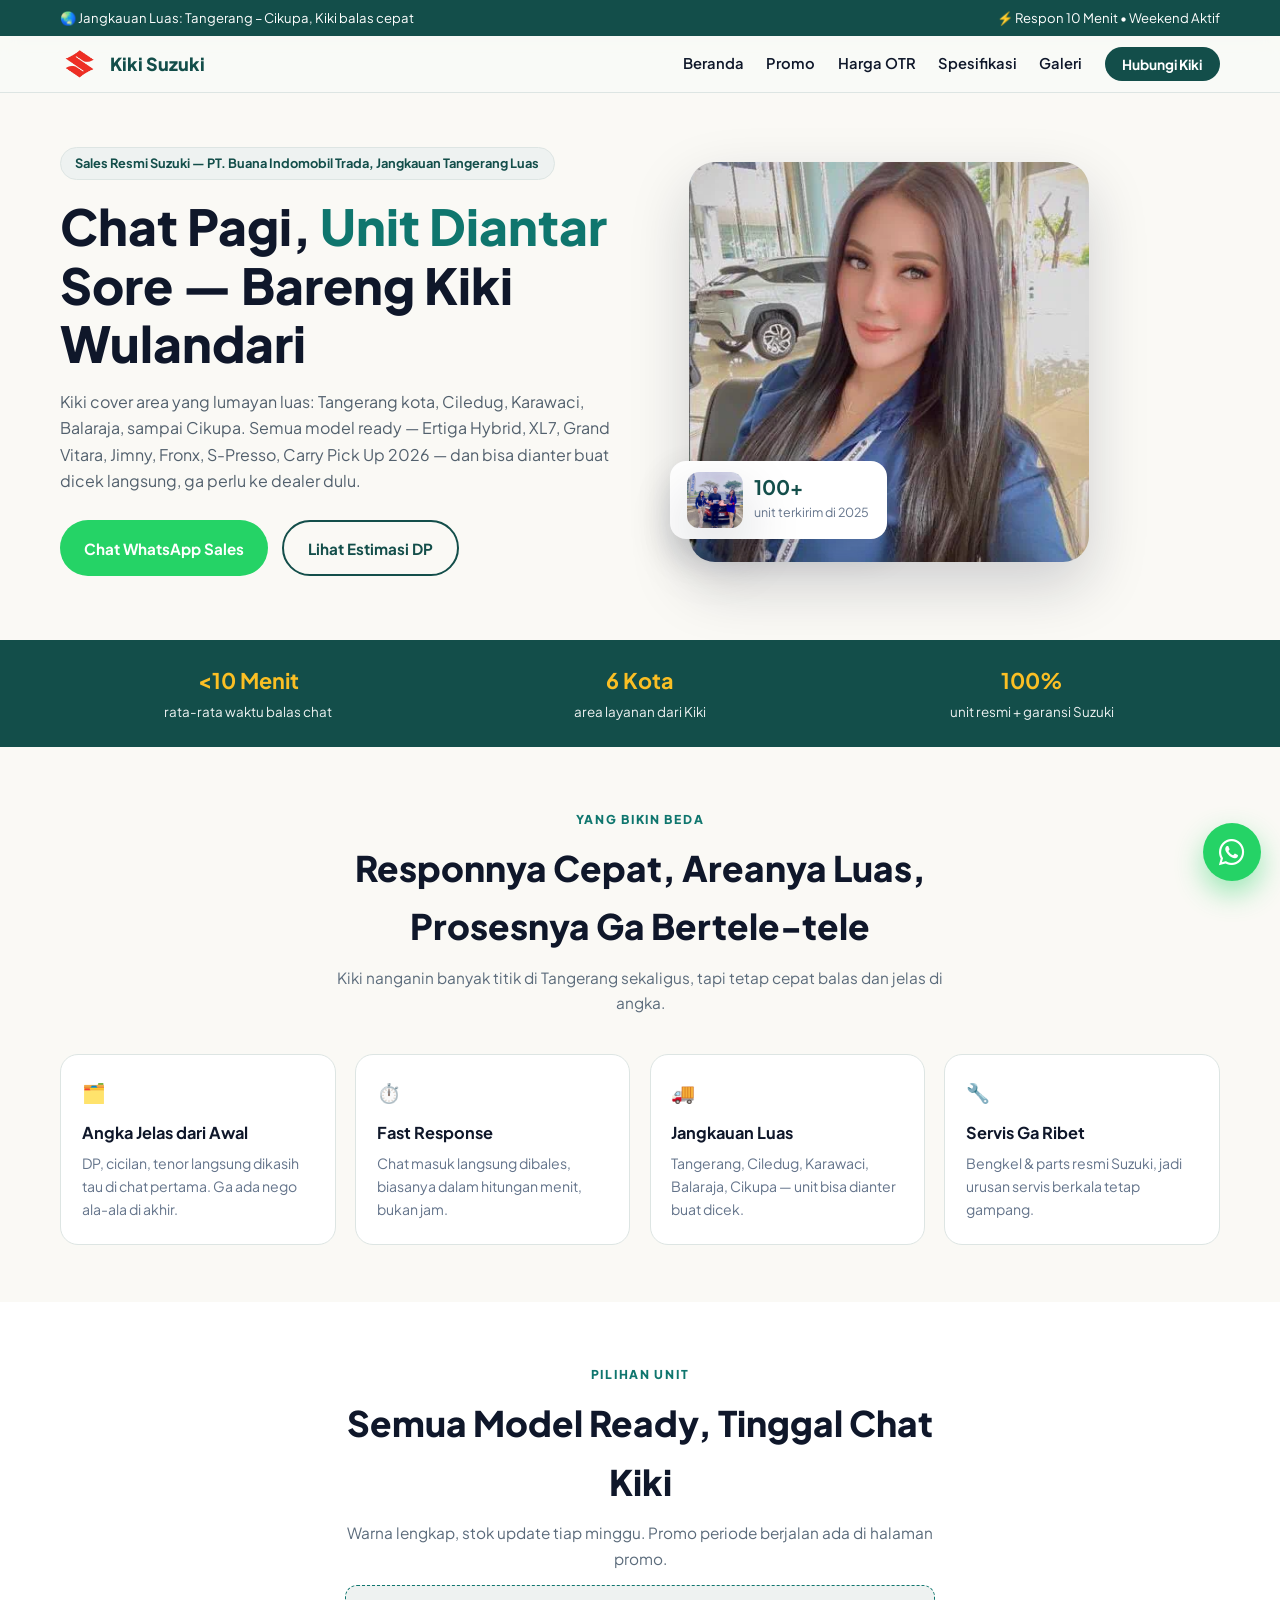
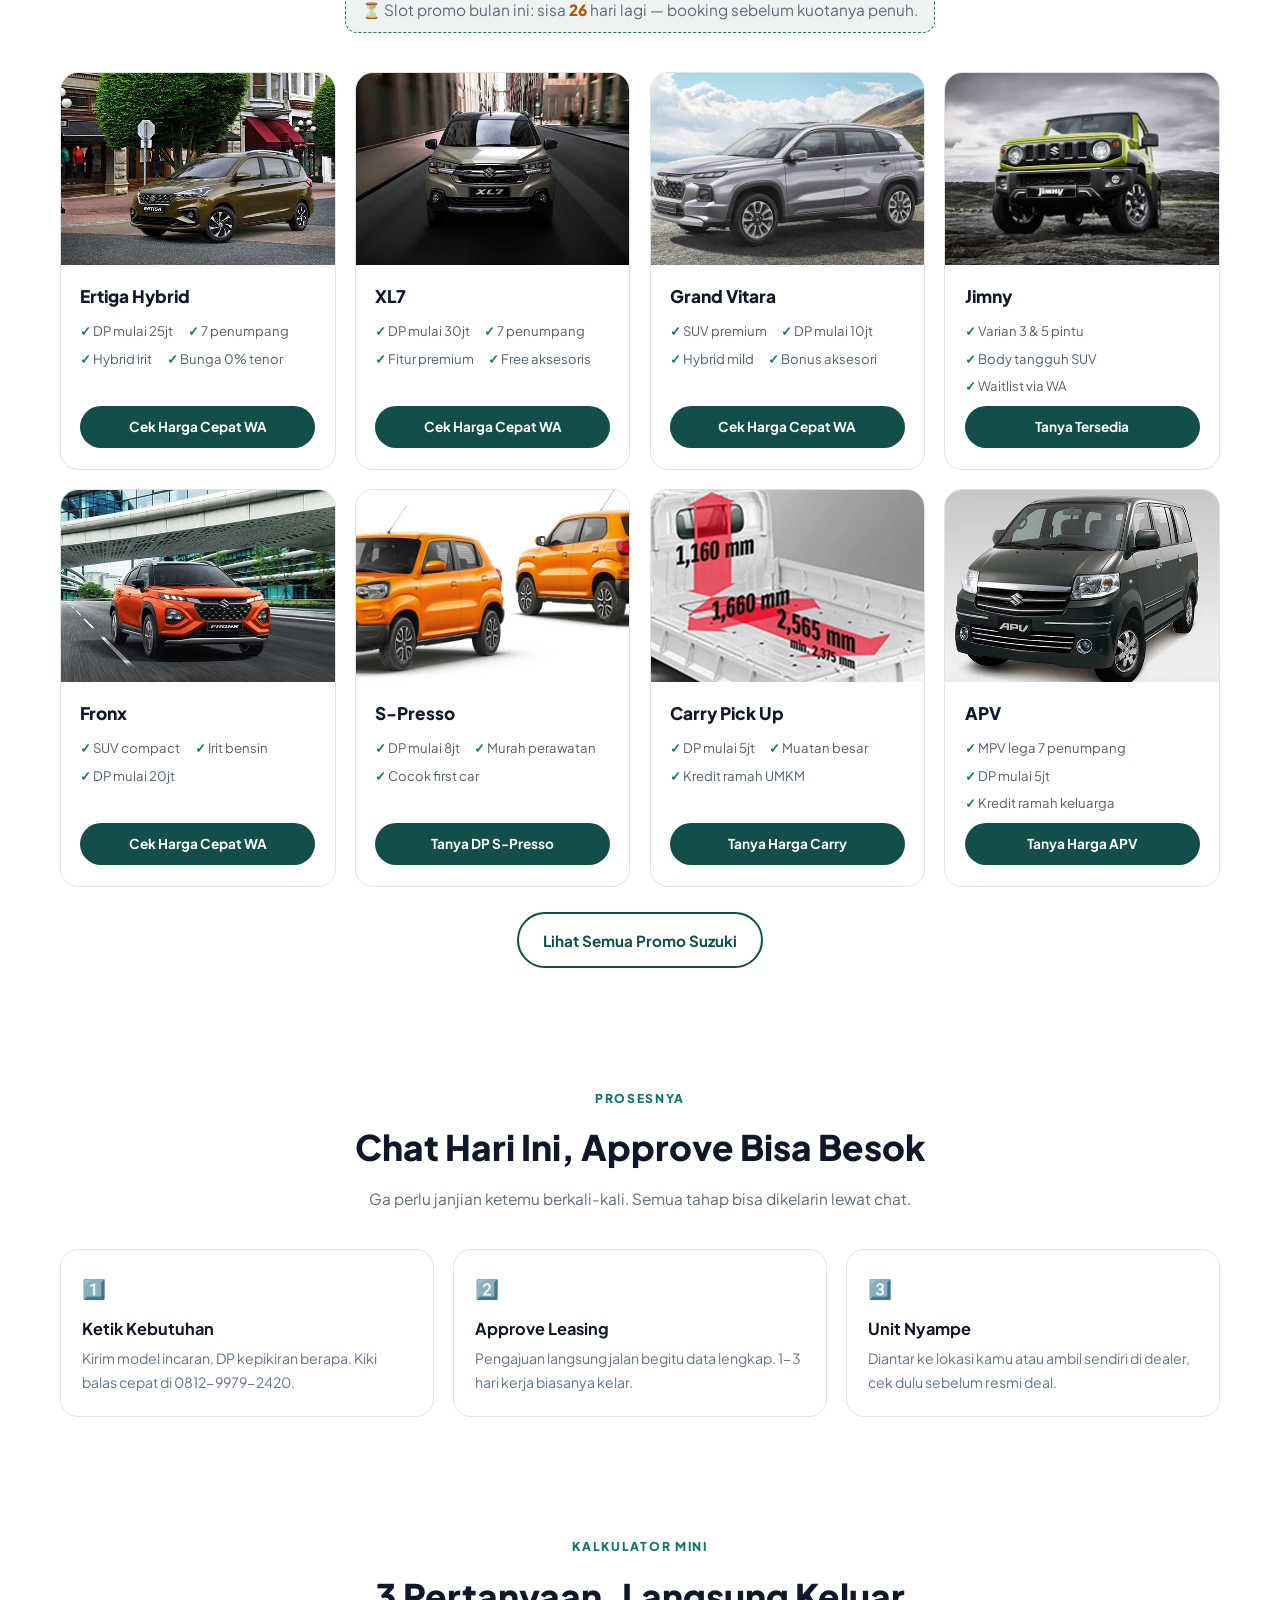
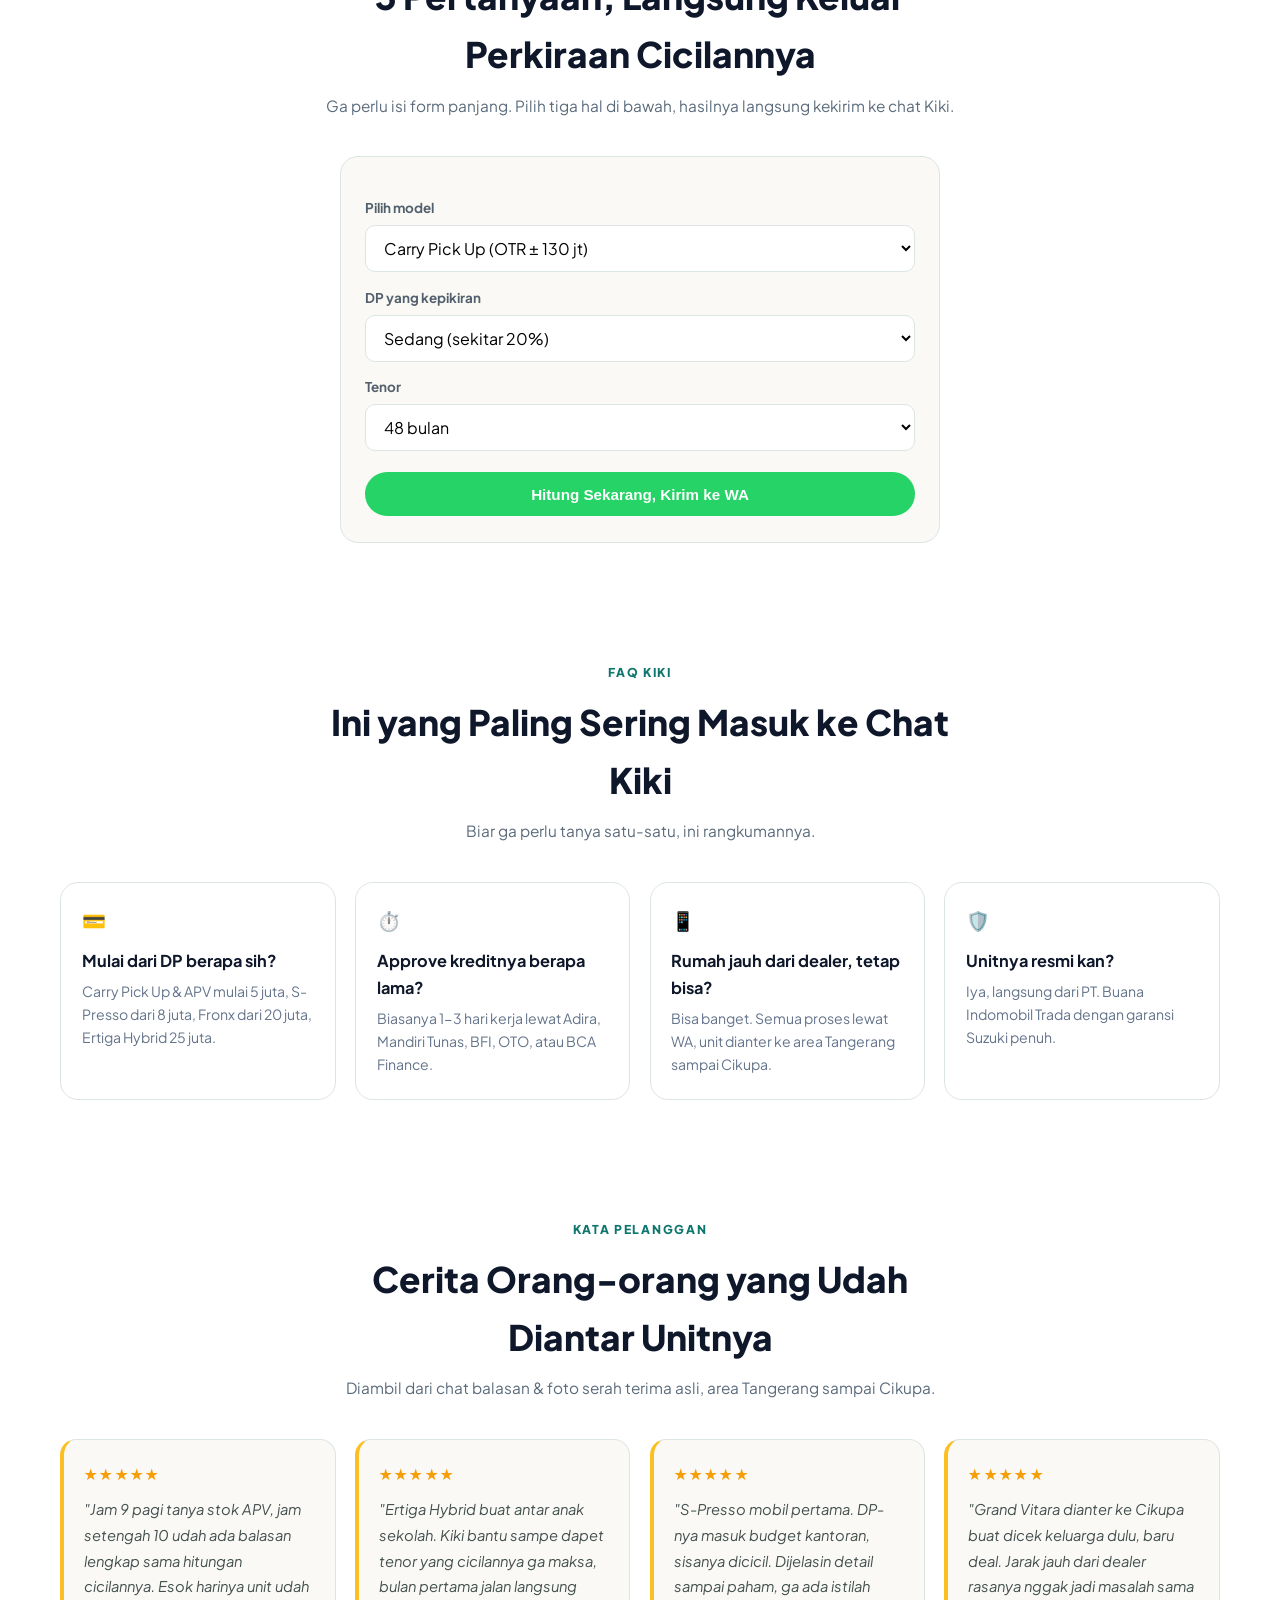
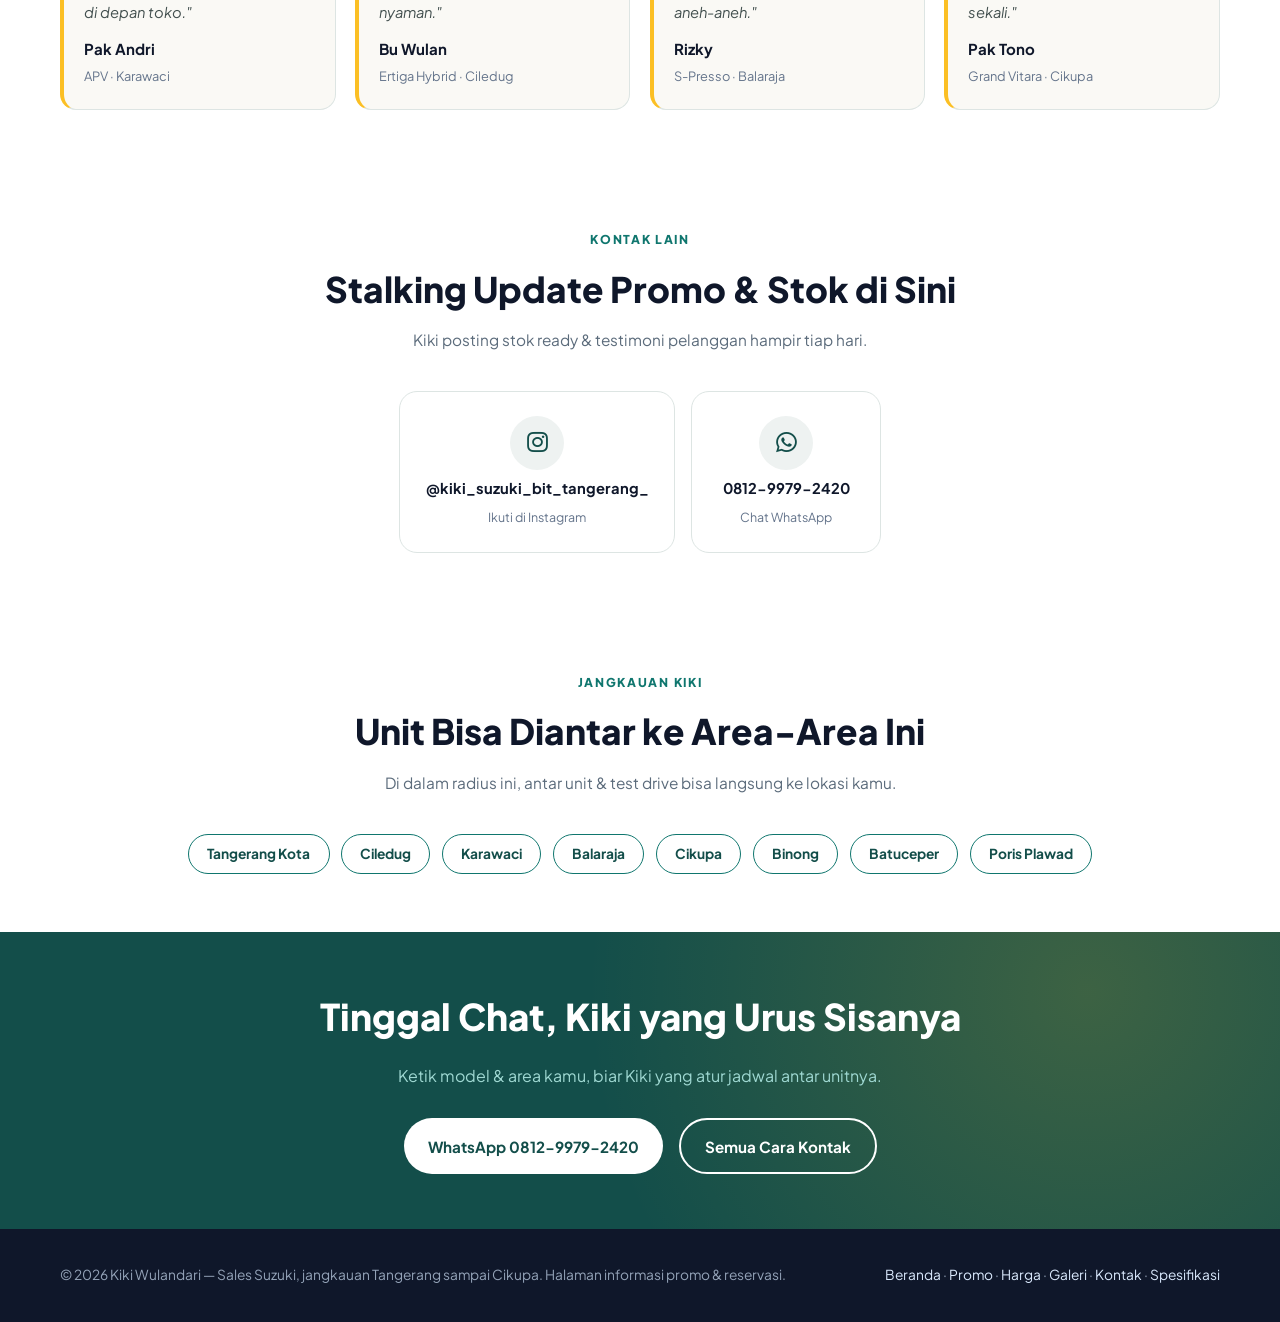
==== commit dc72e01d: "feat: HD model photos, GTM tracking, landing page, speed & alt SEO" ====
--- a/index.html
+++ b/index.html
@@ -1,6 +1,11 @@
 <!DOCTYPE html>
 <html lang="id">
-<head>
+<head><!-- Google Tag Manager -->
+<script>(function(w,d,s,l,i){w[l]=w[l]||[];w[l].push({'gtm.start': new Date().getTime(),event:'gtm.js'});var f=d.getElementsByTagName(s)[0],j=d.createElement(s),dl=l!='dataLayer'?'&l='+l:'';j.async=true;j.src='https://www.googletagmanager.com/gtm.js?id='+i+dl;f.parentNode.insertBefore(j,f);})(window,document,'script','dataLayer','GTM-XXXXXXX');</script>
+<!-- End Google Tag Manager -->
+<!--GTM_HEAD_MARKER-->
+
+
     <meta charset="UTF-8" />
     <meta name="viewport" content="width=device-width, initial-scale=1.0, viewport-fit=cover"/>
     <meta name="theme-color" content="#134e4a">
@@ -16,6 +21,10 @@
     <meta property="og:image" content="https://suzukibuanaindomobiltrada.com/assets/img/kiki-suzukigadingserpong.webp" />
     <meta property="og:url" content="https://suzukibuanaindomobiltrada.com/" />
     <meta property="og:type" content="website" />
+    <meta name="twitter:card" content="summary_large_image" />
+    <meta name="twitter:title" content="Suzuki Tangerang DP Ringan | Kiki Wulandari 0812-9979-2420" />
+    <meta name="twitter:description" content="Butuh unit Suzuki di area Tangerang sampai Cikupa? Kiki balas cepat, simulasi kredit gratis & cetak harga OTR. WA 0812-9979-2420." />
+    <meta name="twitter:image" content="https://suzukibuanaindomobiltrada.com/assets/img/kiki-suzukigadingserpong.webp" />
 
     <meta name="keywords" content="suzuki gading serpong, suzuki tangerang, dp ringan suzuki, harga otr suzuki, promo suzuki 2026, suzuki carry pick up, suzuki jimny, suzuki fronx, suzuki ertiga hybrid, suzuki grand vitara, suzuki xl7, kiki wulandari, sales suzuki gading serpong, simulasi kredit suzuki, test drive suzuki" />
 
@@ -31,14 +40,20 @@
     <link rel="apple-touch-icon" href="assets/img/favicon.png">
     <link rel="shortcut icon" href="assets/img/favicon.png" type="image/png">
 
+    <link rel="preload" as="image" href="/assets/img/kiki-suzukigadingserpong.webp" fetchpriority="high">
     <link rel="preconnect" href="https://fonts.googleapis.com">
     <link rel="preconnect" href="https://fonts.gstatic.com" crossorigin>
-    <link href="https://fonts.googleapis.com/css2?family=Plus+Jakarta+Sans:wght@400;500;600;700;800&display=swap" rel="stylesheet">
-    <link href='https://unpkg.com/boxicons@2.1.4/css/boxicons.min.css' rel='stylesheet'>
+    <link href="https://fonts.googleapis.com/css2?family=Plus+Jakarta+Sans:wght@400;500;600;700;800&display=swap" rel="stylesheet" media="print" onload="this.media='all'">
+    <noscript><link href="https://fonts.googleapis.com/css2?family=Plus+Jakarta+Sans:wght@400;500;600;700;800&display=swap" rel="stylesheet"></noscript>
+    <link href='https://unpkg.com/boxicons@2.1.4/css/boxicons.min.css' rel='stylesheet' media="print" onload="this.media='all'">
+    <noscript><link href='https://unpkg.com/boxicons@2.1.4/css/boxicons.min.css' rel='stylesheet'></noscript>
     <link rel="stylesheet" href="/assets/css/style.css">
     <link rel="stylesheet" href="/assets/css/app-mobile.css">
 </head>
-<body>
+<body><!--GTM_NOSCRIPT_MARKER-->
+<noscript><iframe src="https://www.googletagmanager.com/ns.html?id=GTM-XXXXXXX"
+  height="0" width="0" style="display:none;visibility:hidden"></iframe></noscript>
+
 
     <div class="kw-topbar">
         <div class="kw-wrap">
@@ -141,7 +156,7 @@
                     </div>
                 </div>
                 <div class="kw-model-card">
-                    <img width="300" height="192" loading="lazy" src="/assets/img/kiki-jimny-gadingserpong.webp" alt="Suzuki Jimny Tangerang Kiki" />
+                    <img width="300" height="192" loading="lazy" src="/assets/img/kiki-jimny-gadingserpong.webp" alt="Suzuki Jimny kredit DP ringan Tangerang Kiki" />
                     <div class="kw-model-card-body">
                         <h3>Jimny</h3>
                         <ul><li>Varian 3 &amp; 5 pintu</li><li>Body tangguh SUV</li><li>Waitlist via WA</li></ul>
@@ -345,7 +360,16 @@
         <i class="bx bxl-whatsapp"></i>
     </a>
 
-    <script type="application/ld+json">
+        <script type="application/ld+json">
+    {
+        "@context": "https://schema.org",
+        "@type": "BreadcrumbList",
+        "itemListElement": [
+            { "@type": "ListItem", "position": 1, "name": "Beranda", "item": "https://suzukibuanaindomobiltrada.com/" }
+        ]
+    }
+    </script>
+<script type="application/ld+json">
     {
         "@context": "https://schema.org",
         "@type": "AutoDealer",
@@ -459,5 +483,7 @@
     <a href="/harga/"><i class="bx bx-purchase-tag-alt"></i><span>DP</span></a>
     <a href="/galeri/"><i class="bx bxs-photo-album"></i><span>Galeri</span></a>
 </nav>
-<script>(function(){var p=location.pathname;document.querySelectorAll('.kw-appbar a').forEach(function(a){if(a.pathname===p)a.classList.add('kw-on')});})();</script></body>
+<script>(function(){var p=location.pathname;document.querySelectorAll('.kw-appbar a').forEach(function(a){if(a.pathname===p)a.classList.add('kw-on')});})();</script><!--TRACK_JS_MARKER-->
+<script src="/assets/js/track.js" defer></script>
+</body>
 </html>
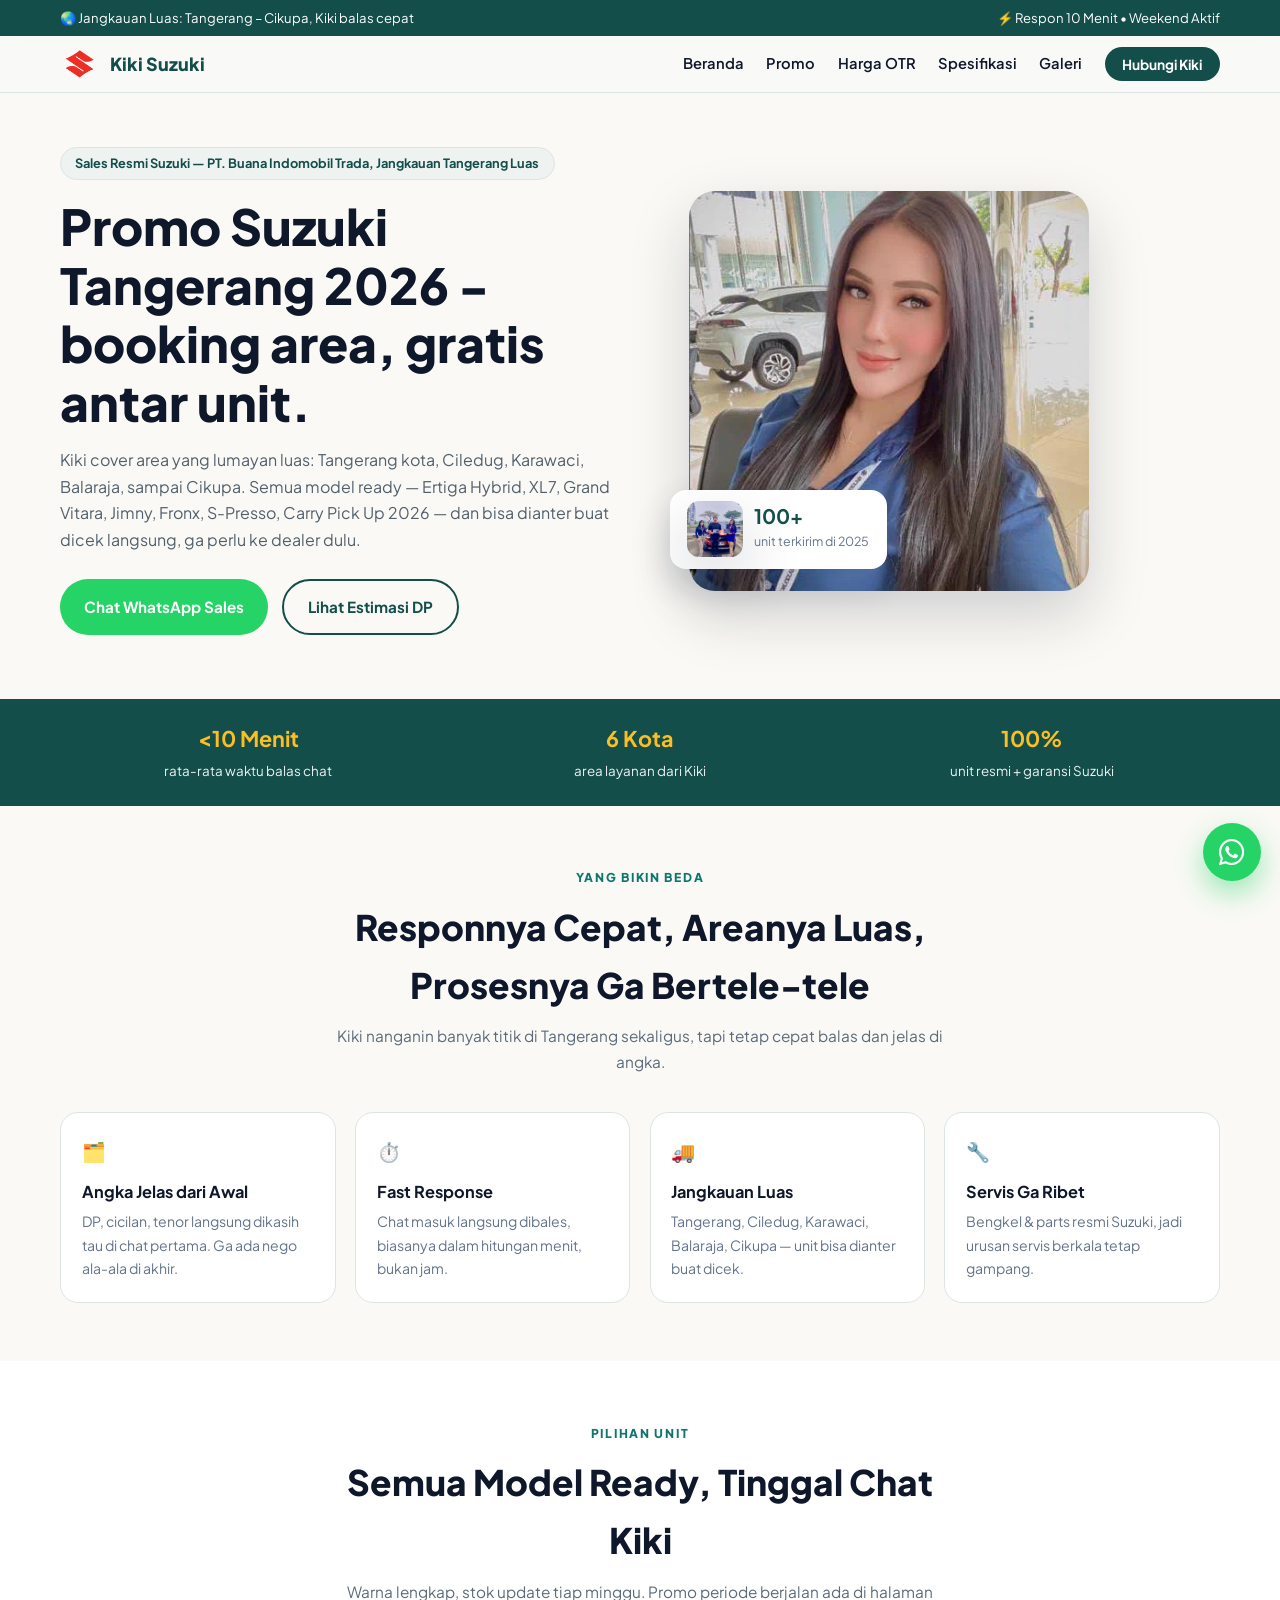
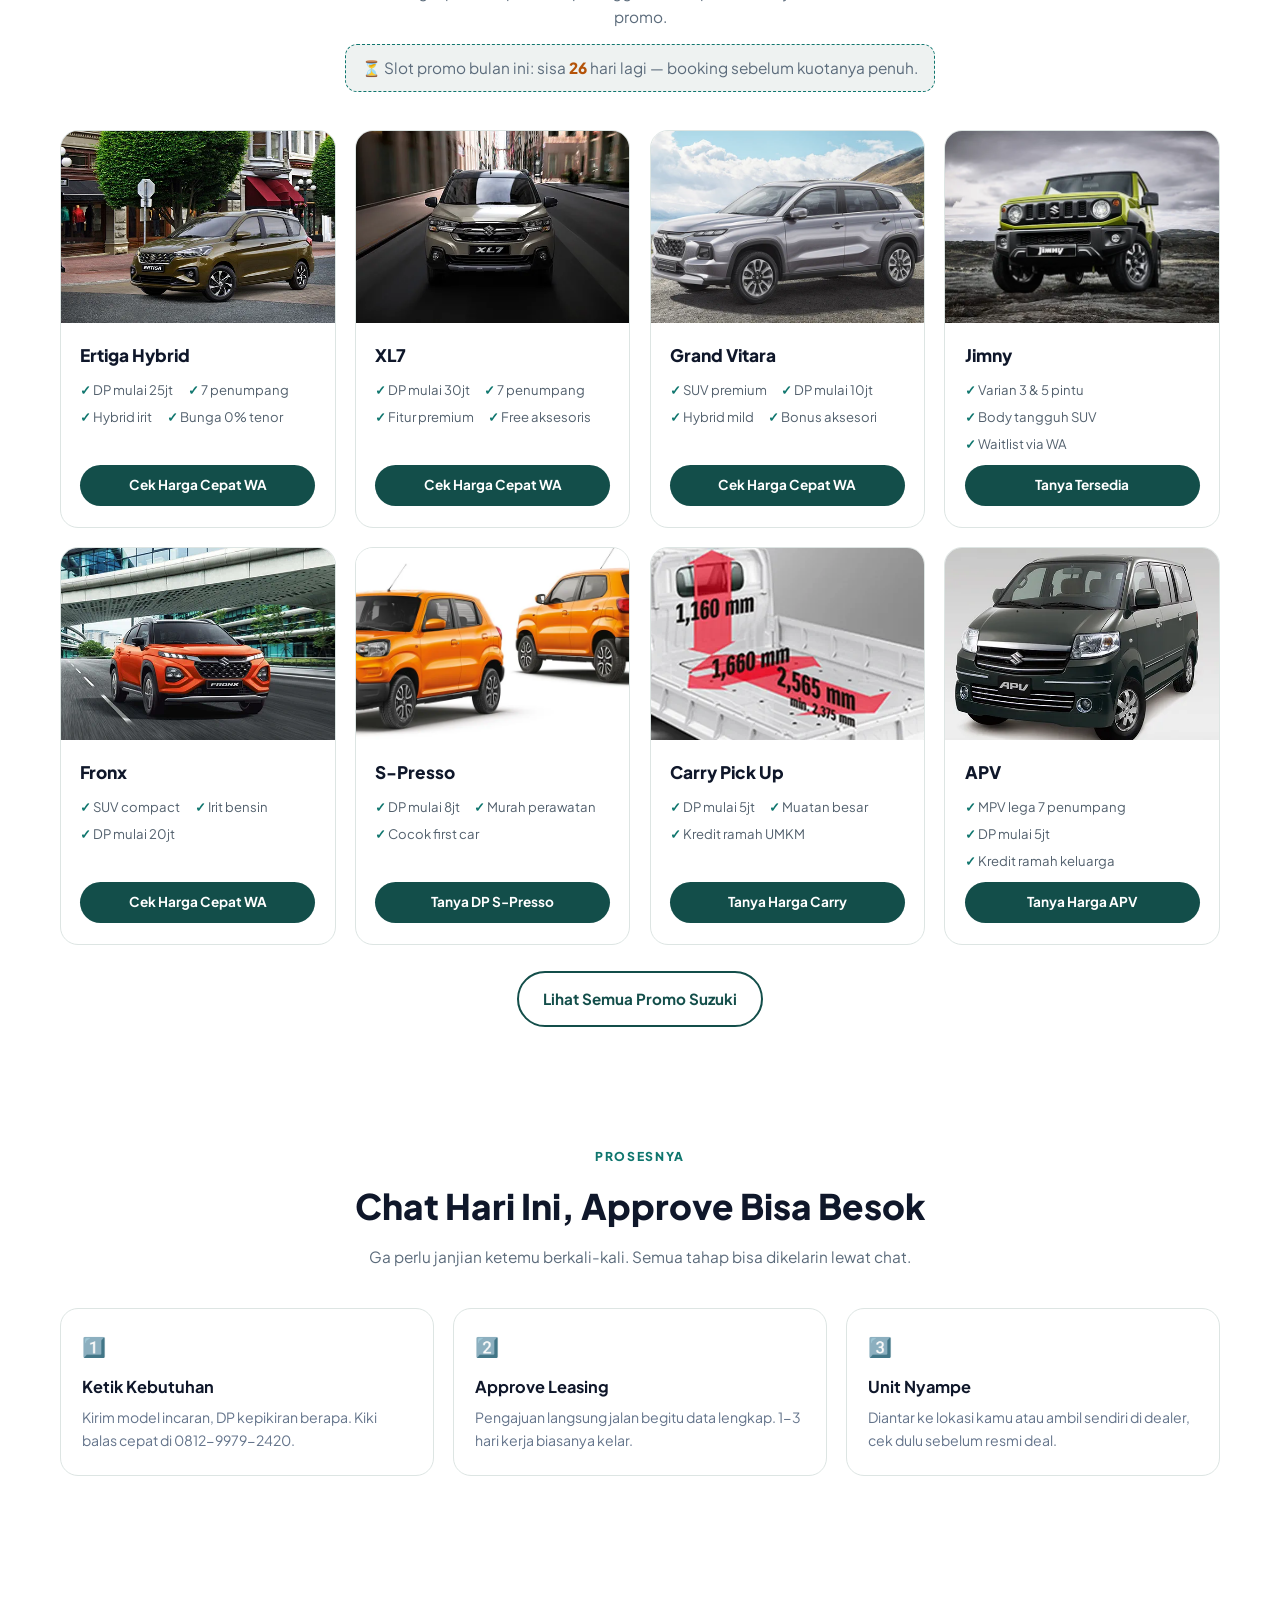
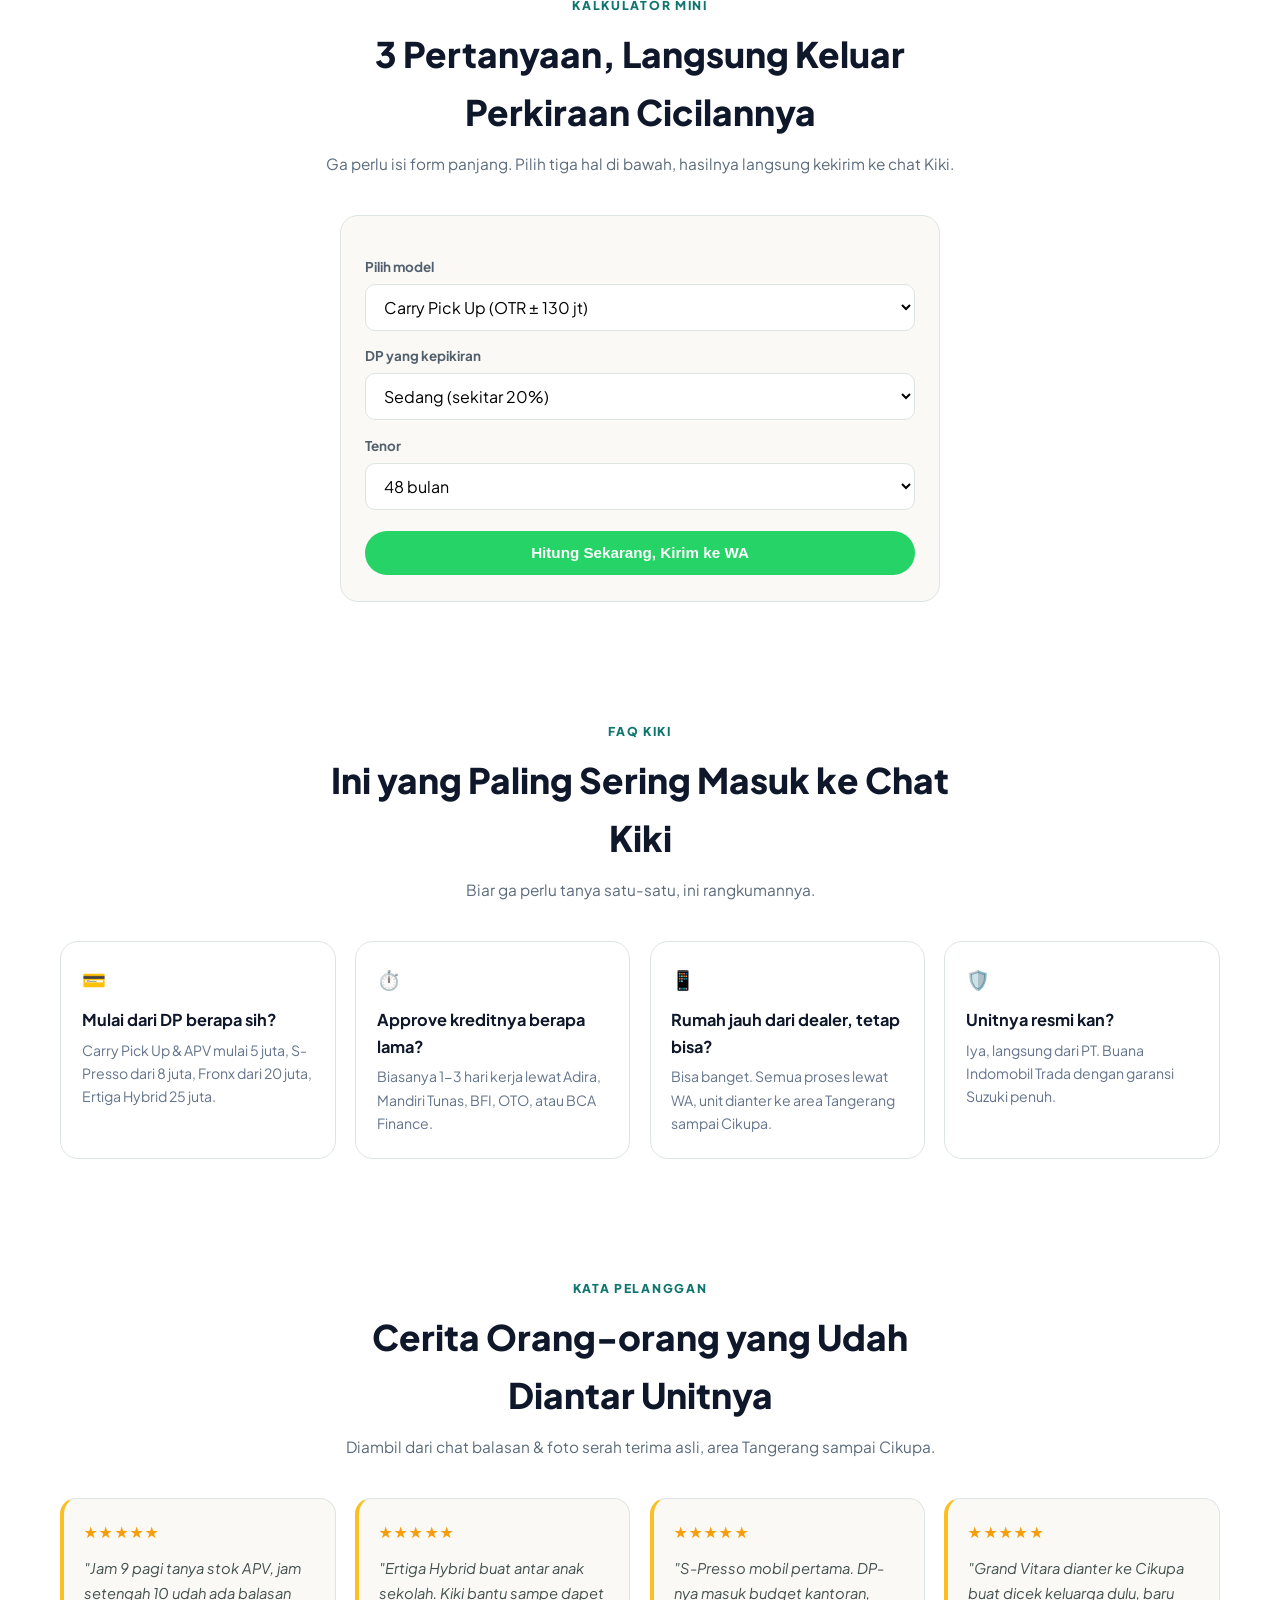
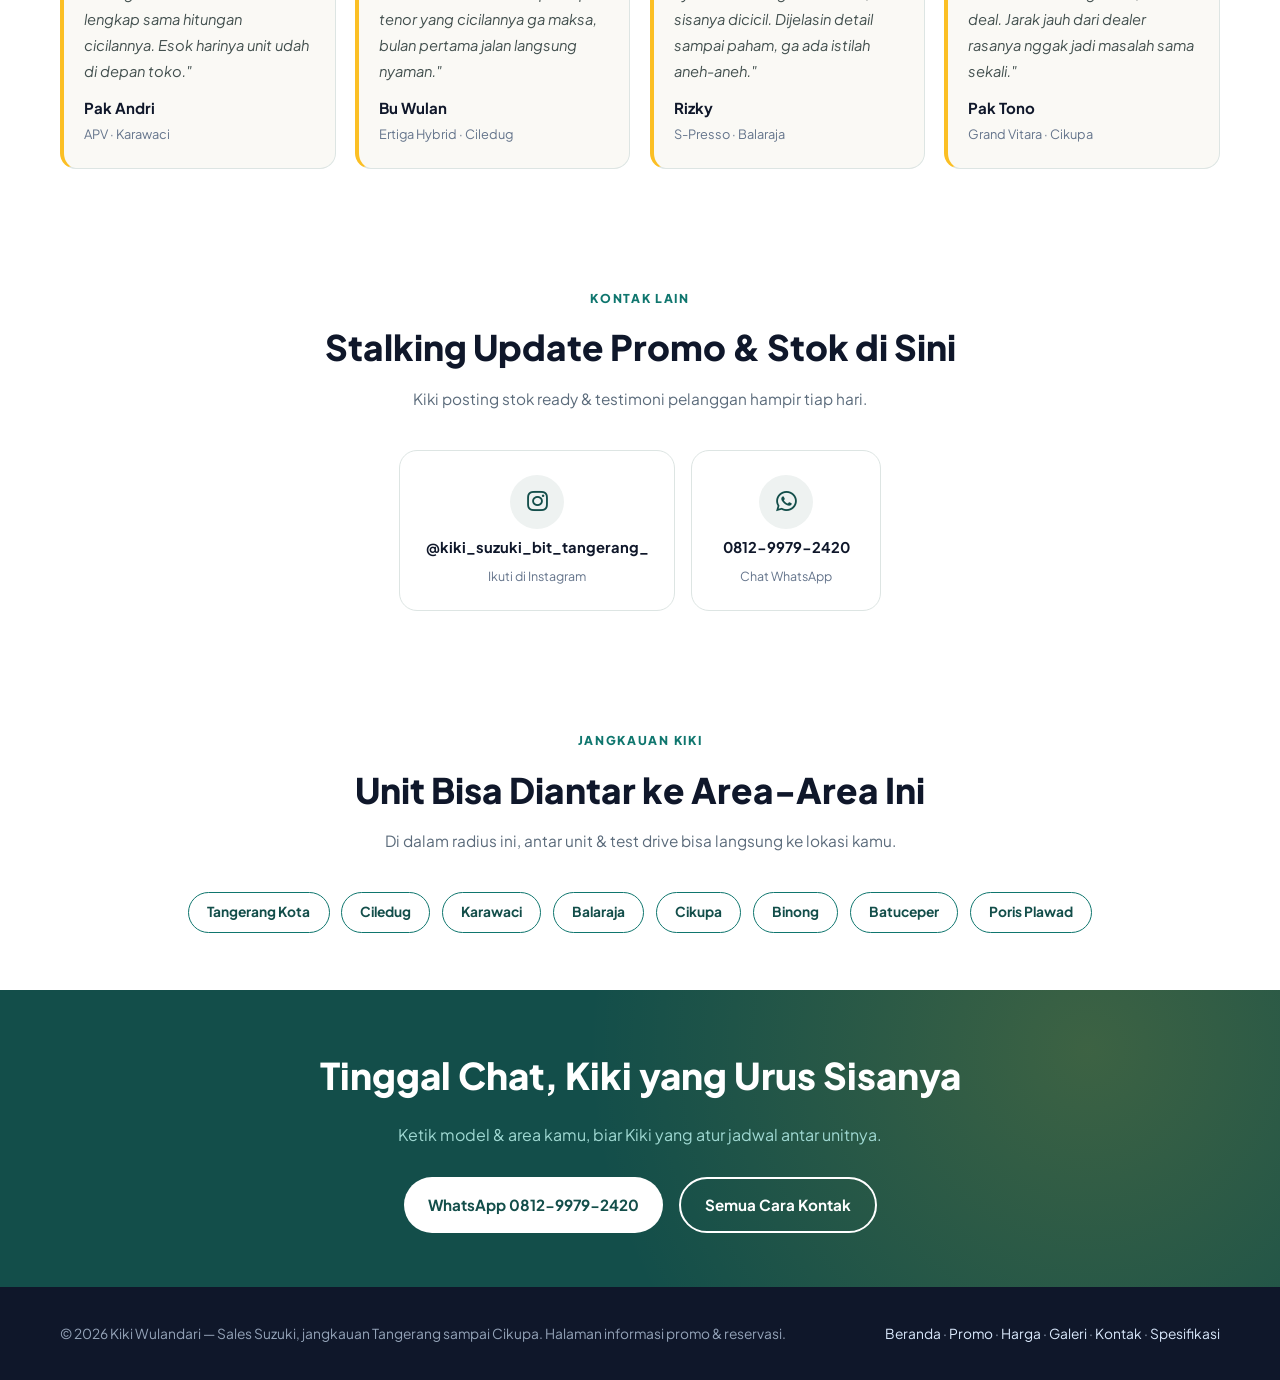
==== commit 58d96e14: "feat: gap content model per-site di spesifikasi (SEO keyword geo+model)" ====
--- a/index.html
+++ b/index.html
@@ -13,8 +13,8 @@
     <meta name="apple-mobile-web-app-capable" content="yes">
     <meta name="apple-mobile-web-app-status-bar-style" content="default">
 
-    <title>Suzuki Tangerang DP Ringan Harga OTR | Kiki Wulandari 0812-9979-2420</title>
-    <meta name="description" content="DP Suzuki Tangerang mulai 5 jt, tenor sampai 6 tahun. Simulasi kredit & harga OTR langsung dari Kiki Wulandari via WA 0812-9979-2420 — gratis tanpa komitmen." />
+    <title>Promo Suzuki Tangerang 2026 - DP ringan, unit diantar</title>
+    <meta name="description" content="Simulasi DP mulai 5 jt & tenor sampai 6 tahun buat Mobil Suzuki di Tangerang. Langsung chat Kiki Wulandari (0812-9979-2420) buat hitung OTR." />
 
     <meta property="og:title" content="Suzuki Tangerang DP Ringan | Kiki Wulandari 0812-9979-2420" />
     <meta property="og:description" content="Butuh unit Suzuki di area Tangerang sampai Cikupa? Kiki balas cepat, simulasi kredit gratis & cetak harga OTR. WA 0812-9979-2420." />
@@ -81,7 +81,7 @@
         <div class="kw-wrap">
             <div class="kw-reveal">
                 <span class="kw-hero-badge">Sales Resmi Suzuki &mdash; PT. Buana Indomobil Trada, Jangkauan Tangerang Luas</span>
-                <h1>Chat Pagi, <span>Unit Diantar</span> Sore — Bareng Kiki Wulandari</h1>
+                <h1>Promo Suzuki Tangerang 2026 - booking area, gratis antar unit.</h1>
                 <p>Kiki cover area yang lumayan luas: Tangerang kota, Ciledug, Karawaci, Balaraja, sampai Cikupa. Semua model ready — Ertiga Hybrid, XL7, Grand Vitara, Jimny, Fronx, S-Presso, Carry Pick Up 2026 — dan bisa dianter buat dicek langsung, ga perlu ke dealer dulu.</p>
                 <div class="kw-hero-actions">
                     <a class="kw-btn kw-btn-wa" href="https://wa.me/6281299792420?text=hallo%20kak%20Kiki%2C%20mau%20tanya%20untuk%20unit%20suzukinya%202026" target="_blank" rel="noopener">Chat WhatsApp Sales</a>
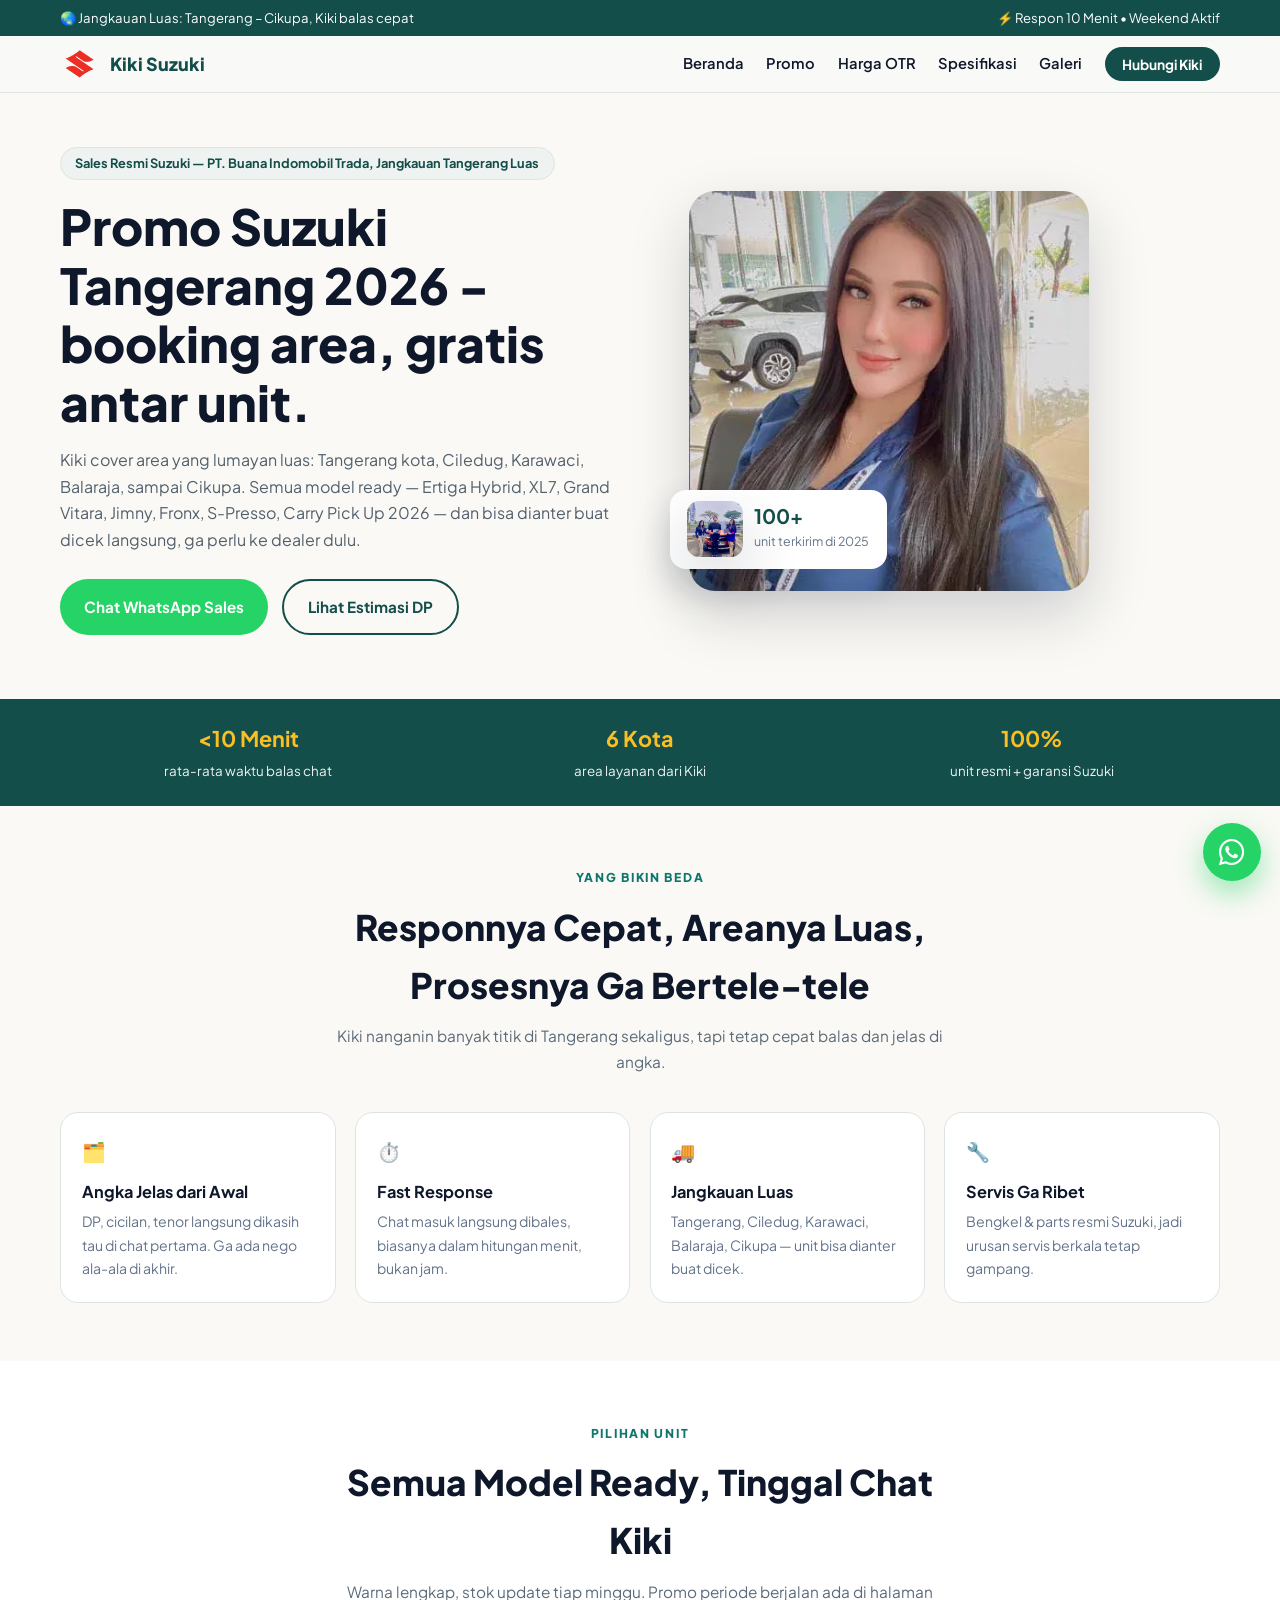
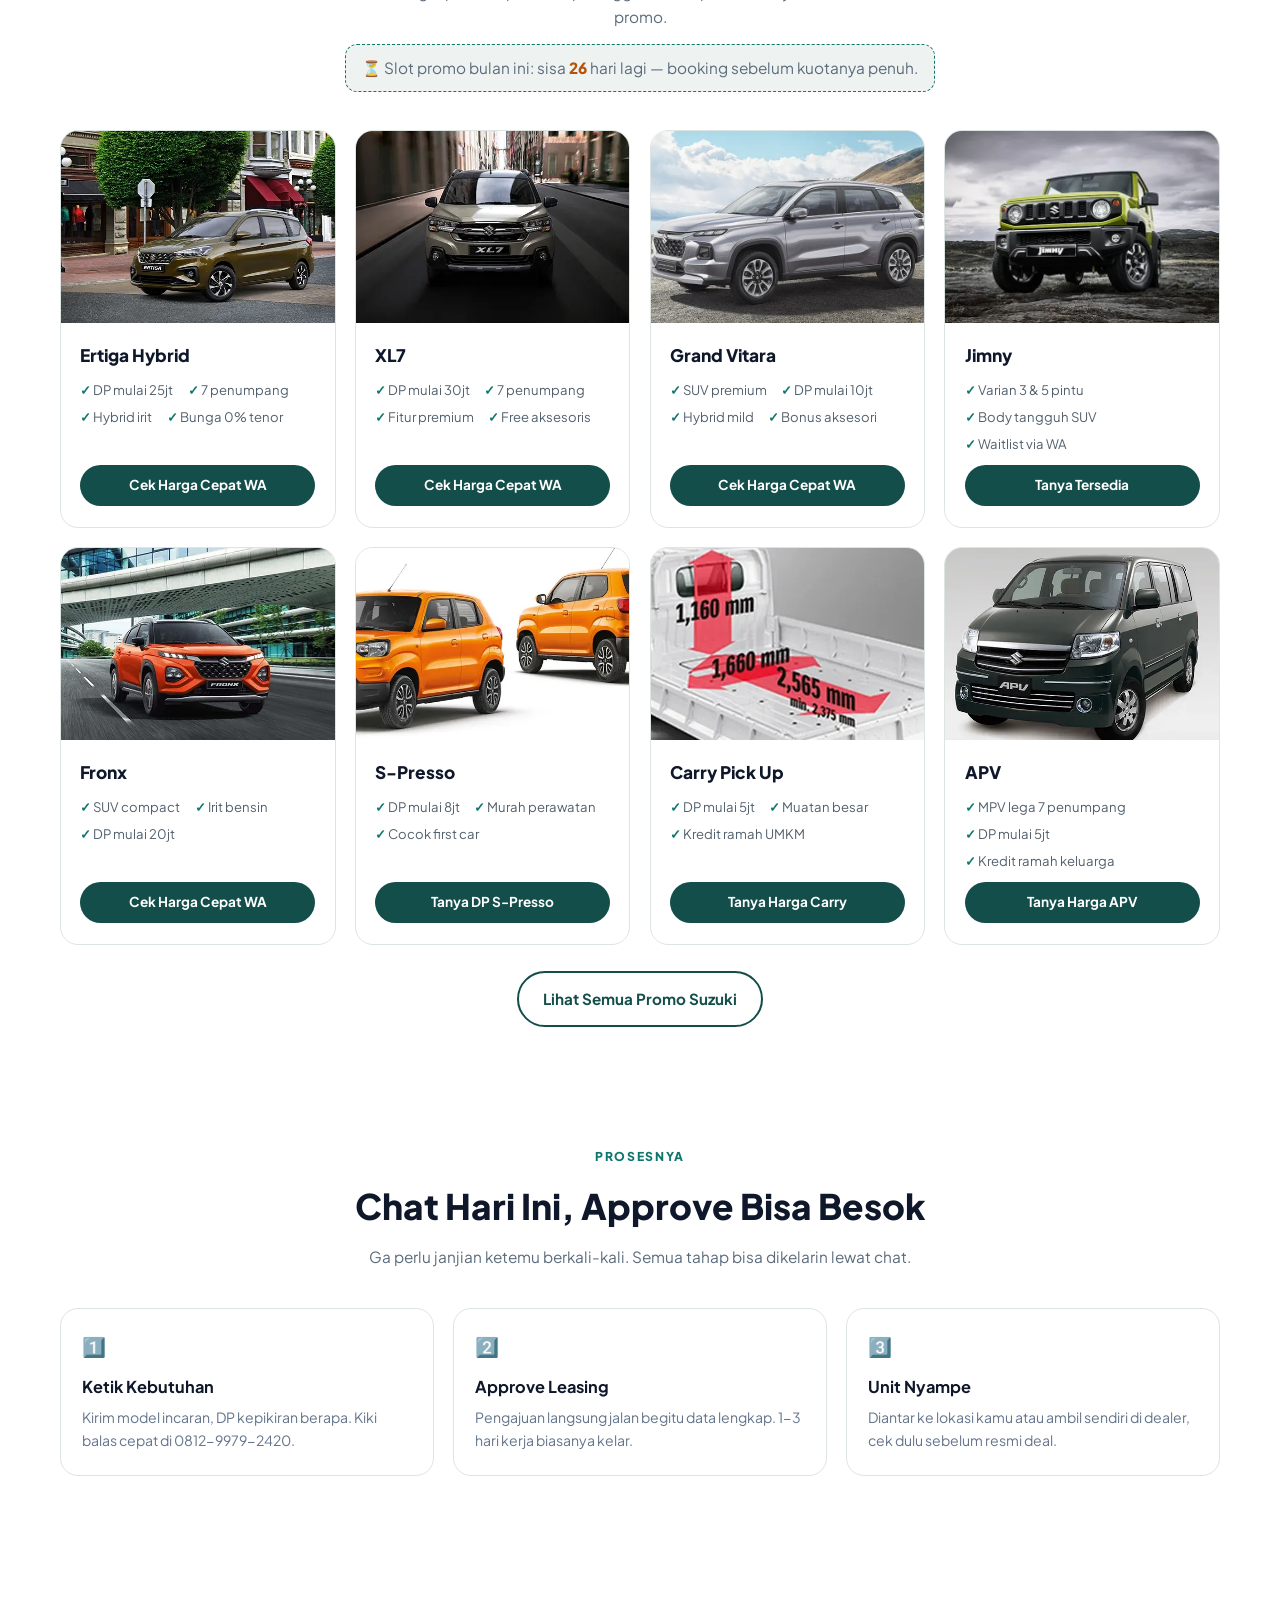
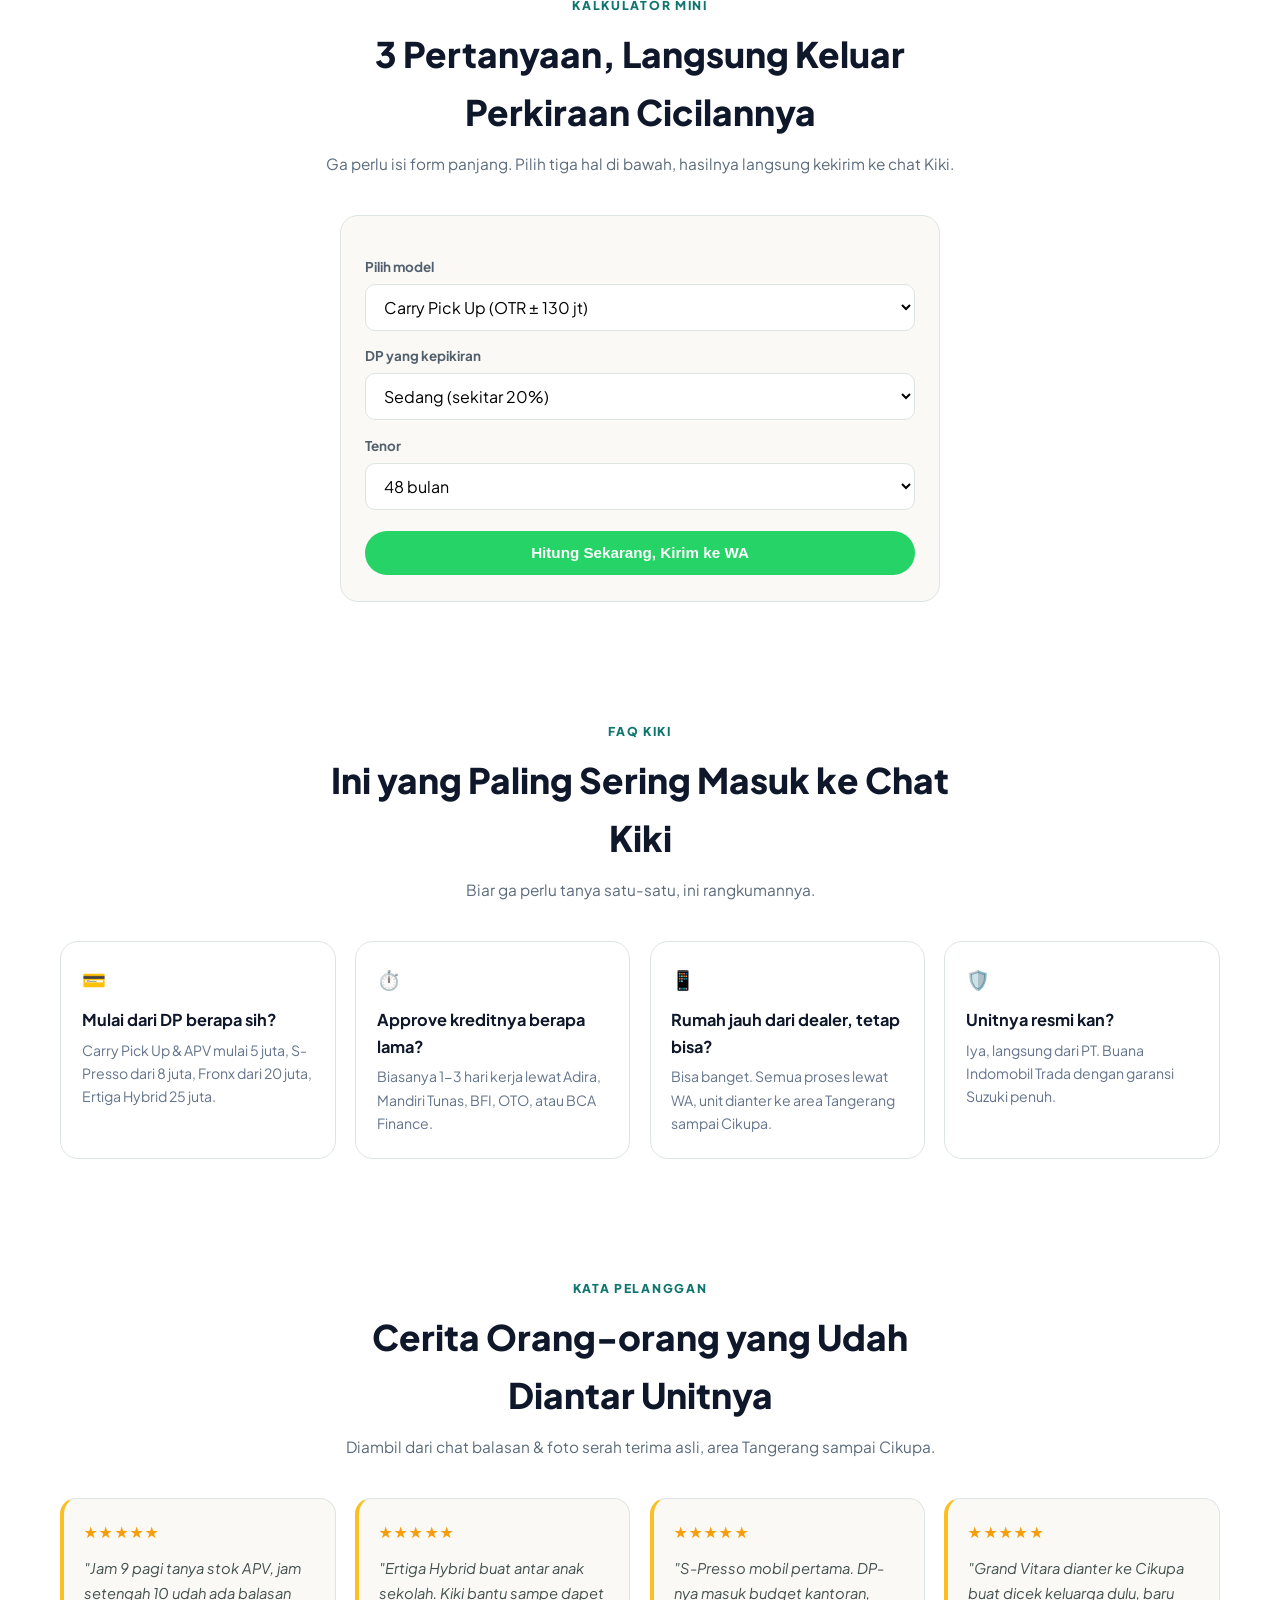
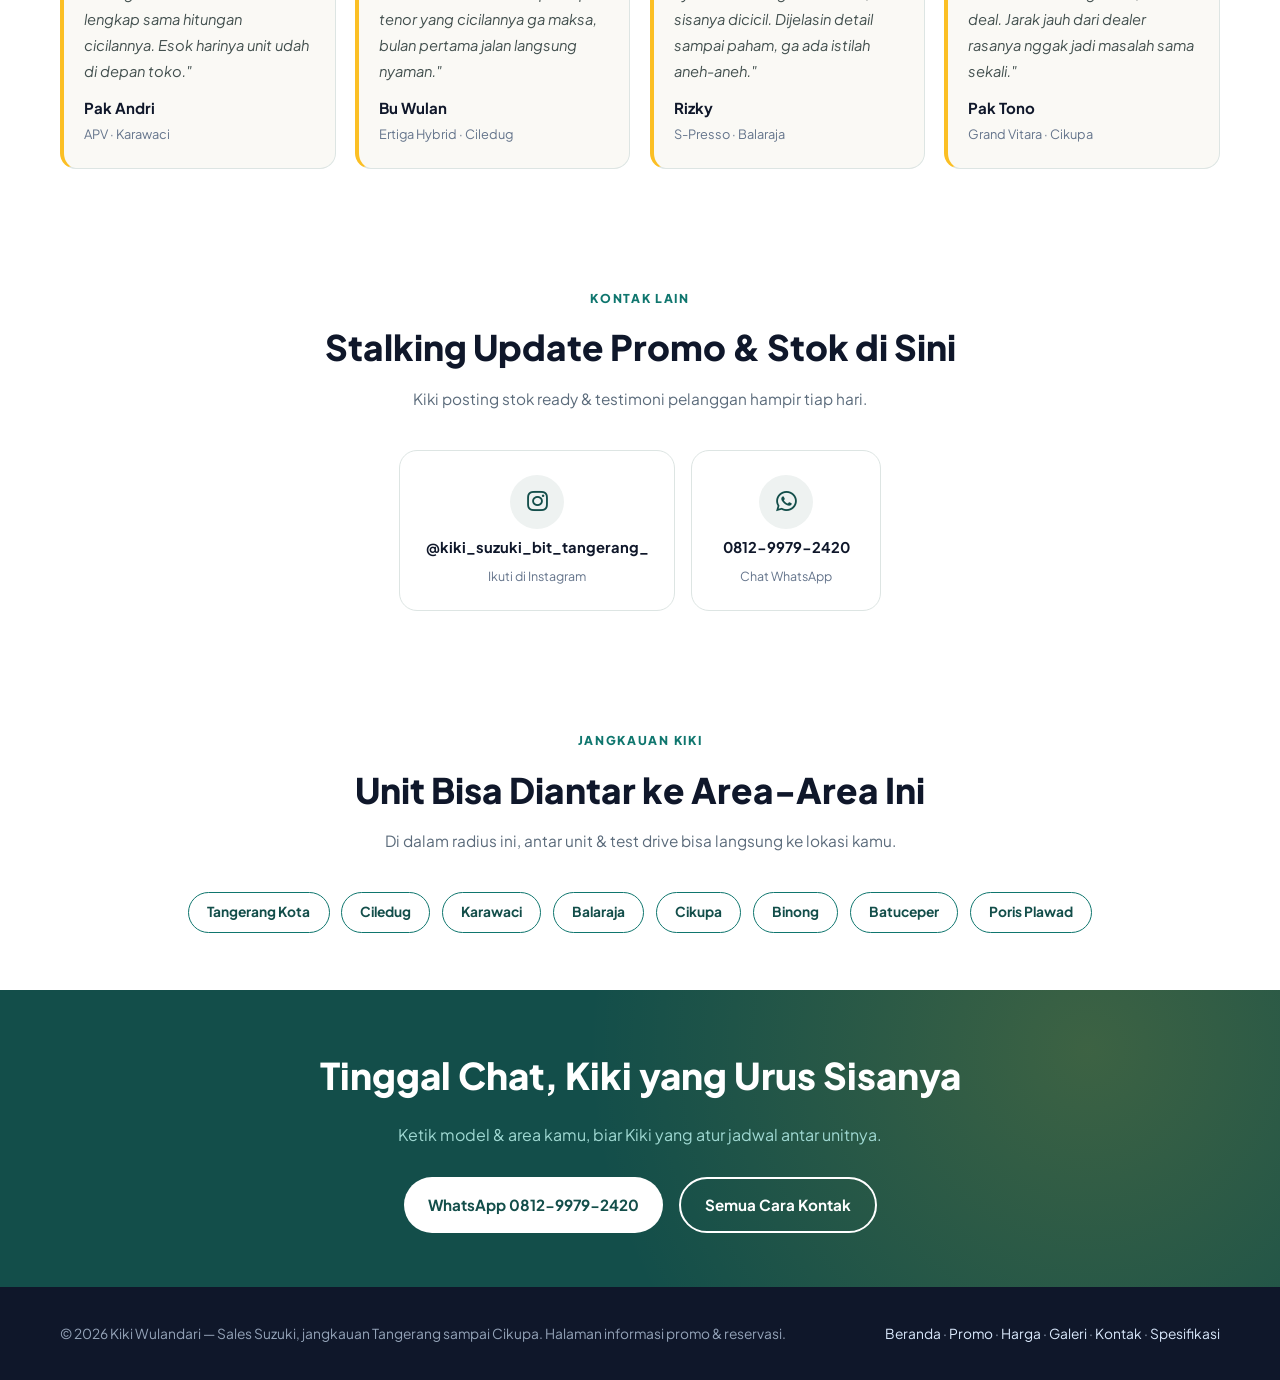
==== commit 7e8328d3: "fix: performance web" ====
--- a/index.html
+++ b/index.html
@@ -1,7 +1,7 @@
 <!DOCTYPE html>
 <html lang="id">
 <head><!-- Google Tag Manager -->
-<script>(function(w,d,s,l,i){w[l]=w[l]||[];w[l].push({'gtm.start': new Date().getTime(),event:'gtm.js'});var f=d.getElementsByTagName(s)[0],j=d.createElement(s),dl=l!='dataLayer'?'&l='+l:'';j.async=true;j.src='https://www.googletagmanager.com/gtm.js?id='+i+dl;f.parentNode.insertBefore(j,f);})(window,document,'script','dataLayer','GTM-XXXXXXX');</script>
+<script>(function(w,d,s,l,i){w[l]=w[l]||[];w[l].push({'gtm.start': new Date().getTime(),event:'gtm.js'});var f=d.getElementsByTagName(s)[0],j=d.createElement(s),dl=l!='dataLayer'?'&l='+l:'';j.async=true;j.src='https://www.googletagmanager.com/gtm.js?id='+i+dl;f.parentNode.insertBefore(j,f);})(window,document,'script','dataLayer','GTM-5NBS44CF');</script>
 <!-- End Google Tag Manager -->
 <!--GTM_HEAD_MARKER-->
 
@@ -18,13 +18,13 @@
 
     <meta property="og:title" content="Suzuki Tangerang DP Ringan | Kiki Wulandari 0812-9979-2420" />
     <meta property="og:description" content="Butuh unit Suzuki di area Tangerang sampai Cikupa? Kiki balas cepat, simulasi kredit gratis & cetak harga OTR. WA 0812-9979-2420." />
-    <meta property="og:image" content="https://suzukibuanaindomobiltrada.com/assets/img/kiki-suzukigadingserpong.webp" />
+    <meta property="og:image" content="https://suzukibuanaindomobiltrada.com/assets/img/kiki-suzukitangerang.webp" />
     <meta property="og:url" content="https://suzukibuanaindomobiltrada.com/" />
     <meta property="og:type" content="website" />
     <meta name="twitter:card" content="summary_large_image" />
     <meta name="twitter:title" content="Suzuki Tangerang DP Ringan | Kiki Wulandari 0812-9979-2420" />
     <meta name="twitter:description" content="Butuh unit Suzuki di area Tangerang sampai Cikupa? Kiki balas cepat, simulasi kredit gratis & cetak harga OTR. WA 0812-9979-2420." />
-    <meta name="twitter:image" content="https://suzukibuanaindomobiltrada.com/assets/img/kiki-suzukigadingserpong.webp" />
+    <meta name="twitter:image" content="https://suzukibuanaindomobiltrada.com/assets/img/kiki-suzukitangerang.webp" />
 
     <meta name="keywords" content="suzuki gading serpong, suzuki tangerang, dp ringan suzuki, harga otr suzuki, promo suzuki 2026, suzuki carry pick up, suzuki jimny, suzuki fronx, suzuki ertiga hybrid, suzuki grand vitara, suzuki xl7, kiki wulandari, sales suzuki gading serpong, simulasi kredit suzuki, test drive suzuki" />
 
@@ -40,7 +40,7 @@
     <link rel="apple-touch-icon" href="assets/img/favicon.png">
     <link rel="shortcut icon" href="assets/img/favicon.png" type="image/png">
 
-    <link rel="preload" as="image" href="/assets/img/kiki-suzukigadingserpong.webp" fetchpriority="high">
+    <link rel="preload" as="image" href="/assets/img/kiki-suzukitangerang.webp" fetchpriority="high">
     <link rel="preconnect" href="https://fonts.googleapis.com">
     <link rel="preconnect" href="https://fonts.gstatic.com" crossorigin>
     <link href="https://fonts.googleapis.com/css2?family=Plus+Jakarta+Sans:wght@400;500;600;700;800&display=swap" rel="stylesheet" media="print" onload="this.media='all'">
@@ -51,7 +51,7 @@
     <link rel="stylesheet" href="/assets/css/app-mobile.css">
 </head>
 <body><!--GTM_NOSCRIPT_MARKER-->
-<noscript><iframe src="https://www.googletagmanager.com/ns.html?id=GTM-XXXXXXX"
+<noscript><iframe src="https://www.googletagmanager.com/ns.html?id=GTM-5NBS44CF"
   height="0" width="0" style="display:none;visibility:hidden"></iframe></noscript>
 
 
@@ -89,7 +89,7 @@
                 </div>
             </div>
             <div class="kw-hero-media kw-reveal">
-                <img width="400" height="400" loading="eager" src="/assets/img/kiki-suzukigadingserpong.webp" alt="Kiki Wulandari sales Suzuki Tangerang di dealer resmi" />
+                <img width="400" height="400" loading="eager" fetchpriority="high" src="/assets/img/kiki-suzukitangerang.webp" alt="Kiki Wulandari sales Suzuki Tangerang di dealer resmi" />
                 <div class="kw-hero-float">
                     <img loading="lazy" src="/assets/img/bukti1.webp" alt="Dokumentasi serah terima unit Suzuki Tangerang" width="56" height="56" />
                     <div><b>100+</b><small>unit terkirim di 2025</small></div>
@@ -132,7 +132,7 @@
             </div>
             <div class="kw-models kw-reveal">
                 <div class="kw-model-card">
-                    <img width="300" height="192" loading="lazy" src="/assets/img/kiki-ertiga-gadingserpong.webp" alt="Suzuki Ertiga Hybrid kredit DP ringan Tangerang Kiki" />
+                    <img width="300" height="192" loading="lazy" src="/assets/img/kiki-ertiga-tangerang.webp" alt="Suzuki Ertiga Hybrid kredit DP ringan Tangerang Kiki" />
                     <div class="kw-model-card-body">
                         <h3>Ertiga Hybrid</h3>
                         <ul><li>DP mulai 25jt</li><li>7 penumpang</li><li>Hybrid irit</li><li>Bunga 0% tenor</li></ul>
@@ -140,7 +140,7 @@
                     </div>
                 </div>
                 <div class="kw-model-card">
-                    <img width="300" height="192" loading="lazy" src="/assets/img/kiki-xl7-gadingserpong.webp" alt="Suzuki XL7 kredit Tangerang Kiki" />
+                    <img width="300" height="192" loading="lazy" src="/assets/img/kiki-xl7-tangerang.webp" alt="Suzuki XL7 kredit Tangerang Kiki" />
                     <div class="kw-model-card-body">
                         <h3>XL7</h3>
                         <ul><li>DP mulai 30jt</li><li>7 penumpang</li><li>Fitur premium</li><li>Free aksesoris</li></ul>
@@ -148,7 +148,7 @@
                     </div>
                 </div>
                 <div class="kw-model-card">
-                    <img width="300" height="192" loading="lazy" src="/assets/img/kiki-grand-vitara-gadingserpong.webp" alt="Suzuki Grand Vitara kredit Tangerang Kiki" />
+                    <img width="300" height="192" loading="lazy" src="/assets/img/kiki-grand-vitara-tangerang.webp" alt="Suzuki Grand Vitara kredit Tangerang Kiki" />
                     <div class="kw-model-card-body">
                         <h3>Grand Vitara</h3>
                         <ul><li>SUV premium</li><li>DP mulai 10jt</li><li>Hybrid mild</li><li>Bonus aksesori</li></ul>
@@ -156,7 +156,7 @@
                     </div>
                 </div>
                 <div class="kw-model-card">
-                    <img width="300" height="192" loading="lazy" src="/assets/img/kiki-jimny-gadingserpong.webp" alt="Suzuki Jimny kredit DP ringan Tangerang Kiki" />
+                    <img width="300" height="192" loading="lazy" src="/assets/img/kiki-jimny-tangerang.webp" alt="Suzuki Jimny kredit DP ringan Tangerang Kiki" />
                     <div class="kw-model-card-body">
                         <h3>Jimny</h3>
                         <ul><li>Varian 3 &amp; 5 pintu</li><li>Body tangguh SUV</li><li>Waitlist via WA</li></ul>
@@ -164,7 +164,7 @@
                     </div>
                 </div>
                 <div class="kw-model-card">
-                    <img width="300" height="192" loading="lazy" src="/assets/img/kiki-fronx-gadingserpong.webp" alt="Suzuki Fronx DP ringan Tangerang Kiki" />
+                    <img width="300" height="192" loading="lazy" src="/assets/img/kiki-fronx-tangerang.webp" alt="Suzuki Fronx DP ringan Tangerang Kiki" />
                     <div class="kw-model-card-body">
                         <h3>Fronx</h3>
                         <ul><li>SUV compact</li><li>Irit bensin</li><li>DP mulai 20jt</li></ul>
@@ -172,7 +172,7 @@
                     </div>
                 </div>
                 <div class="kw-model-card">
-                    <img width="300" height="192" loading="lazy" src="/assets/img/kiki-s-presso-gadingserpong.webp" alt="Suzuki S-Presso DP ringan Tangerang Kiki" />
+                    <img width="300" height="192" loading="lazy" src="/assets/img/kiki-s-presso-tangerang.webp" alt="Suzuki S-Presso DP ringan Tangerang Kiki" />
                     <div class="kw-model-card-body">
                         <h3>S-Presso</h3>
                         <ul><li>DP mulai 8jt</li><li>Murah perawatan</li><li>Cocok first car</li></ul>
@@ -180,7 +180,7 @@
                     </div>
                 </div>
                 <div class="kw-model-card">
-                    <img width="300" height="192" loading="lazy" src="/assets/img/kiki-carry-pickup-gadingserpong.webp" alt="Suzuki Carry Pick Up kredit UMKM Tangerang Kiki" />
+                    <img width="300" height="192" loading="lazy" src="/assets/img/kiki-carry-pickup-tangerang.webp" alt="Suzuki Carry Pick Up kredit UMKM Tangerang Kiki" />
                     <div class="kw-model-card-body">
                         <h3>Carry Pick Up</h3>
                         <ul><li>DP mulai 5jt</li><li>Muatan besar</li><li>Kredit ramah UMKM</li></ul>
@@ -188,7 +188,7 @@
                     </div>
                 </div>
                 <div class="kw-model-card">
-                    <img width="300" height="192" loading="lazy" src="/assets/img/kiki-apv-gadingserpong.webp" alt="Suzuki APV MPV kredit DP ringan Tangerang Kiki" />
+                    <img width="300" height="192" loading="lazy" src="/assets/img/kiki-apv-tangerang.webp" alt="Suzuki APV MPV kredit DP ringan Tangerang Kiki" />
                     <div class="kw-model-card-body">
                         <h3>APV</h3>
                         <ul><li>MPV lega 7 penumpang</li><li>DP mulai 5jt</li><li>Kredit ramah keluarga</li></ul>
@@ -374,7 +374,7 @@
         "@context": "https://schema.org",
         "@type": "AutoDealer",
         "name": "Sales Suzuki Gading Serpong - Kiki Wulandari",
-        "image": "https://suzukibuanaindomobiltrada.com/assets/img/kiki-suzukigadingserpong.webp",
+        "image": "https://suzukibuanaindomobiltrada.com/assets/img/kiki-suzukitangerang.webp",
         "url": "https://suzukibuanaindomobiltrada.com/",
         "telephone": "+6281299792420",
         "priceRange": "Rp 150.000.000 - Rp 500.000.000",
@@ -475,7 +475,7 @@
         })();
     </script>
 
-    <script src="/assets/js/main.js"></script>
+    <script src="/assets/js/main.js" defer></script>
 <nav class="kw-appbar" aria-label="Menu cepat">
     <a href="/"><i class="bx bxs-home"></i><span>Home</span></a>
     <a href="/promo/"><i class="bx bxs-megaphone"></i><span>Promo</span></a>
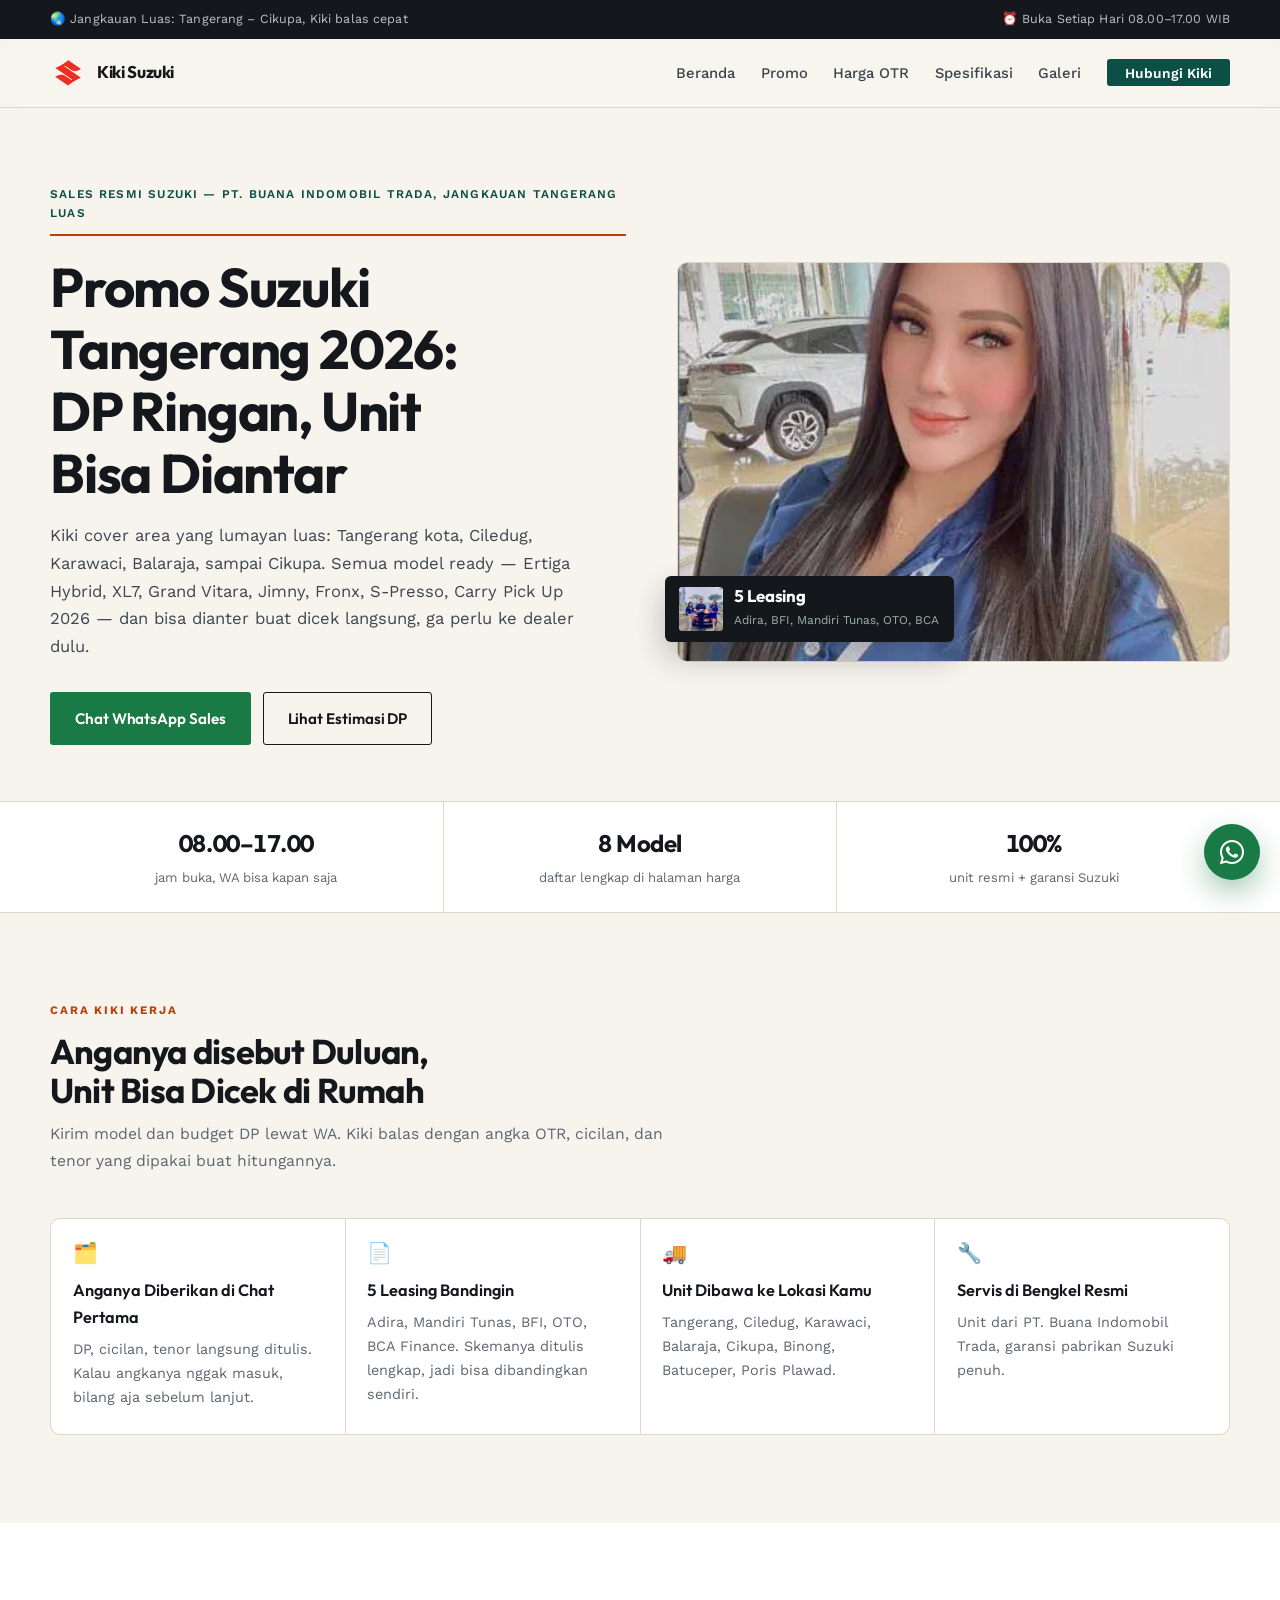
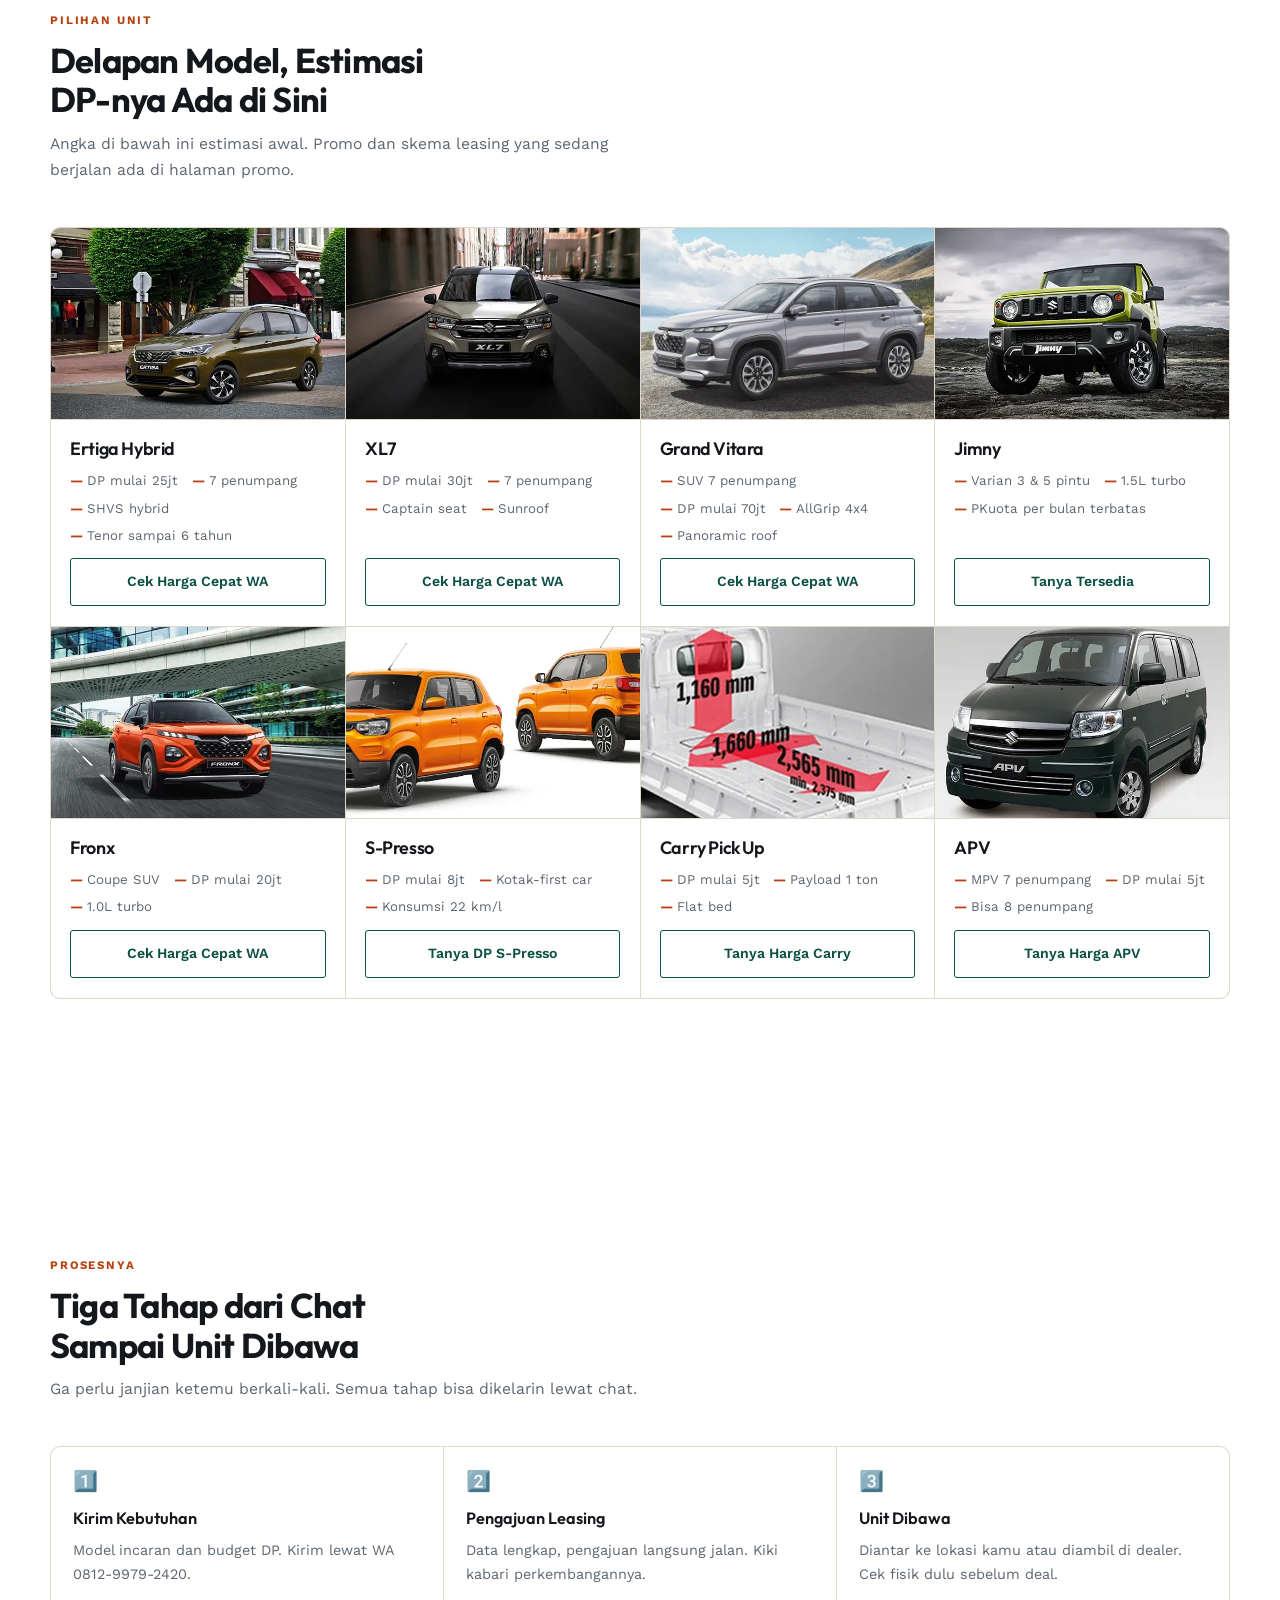
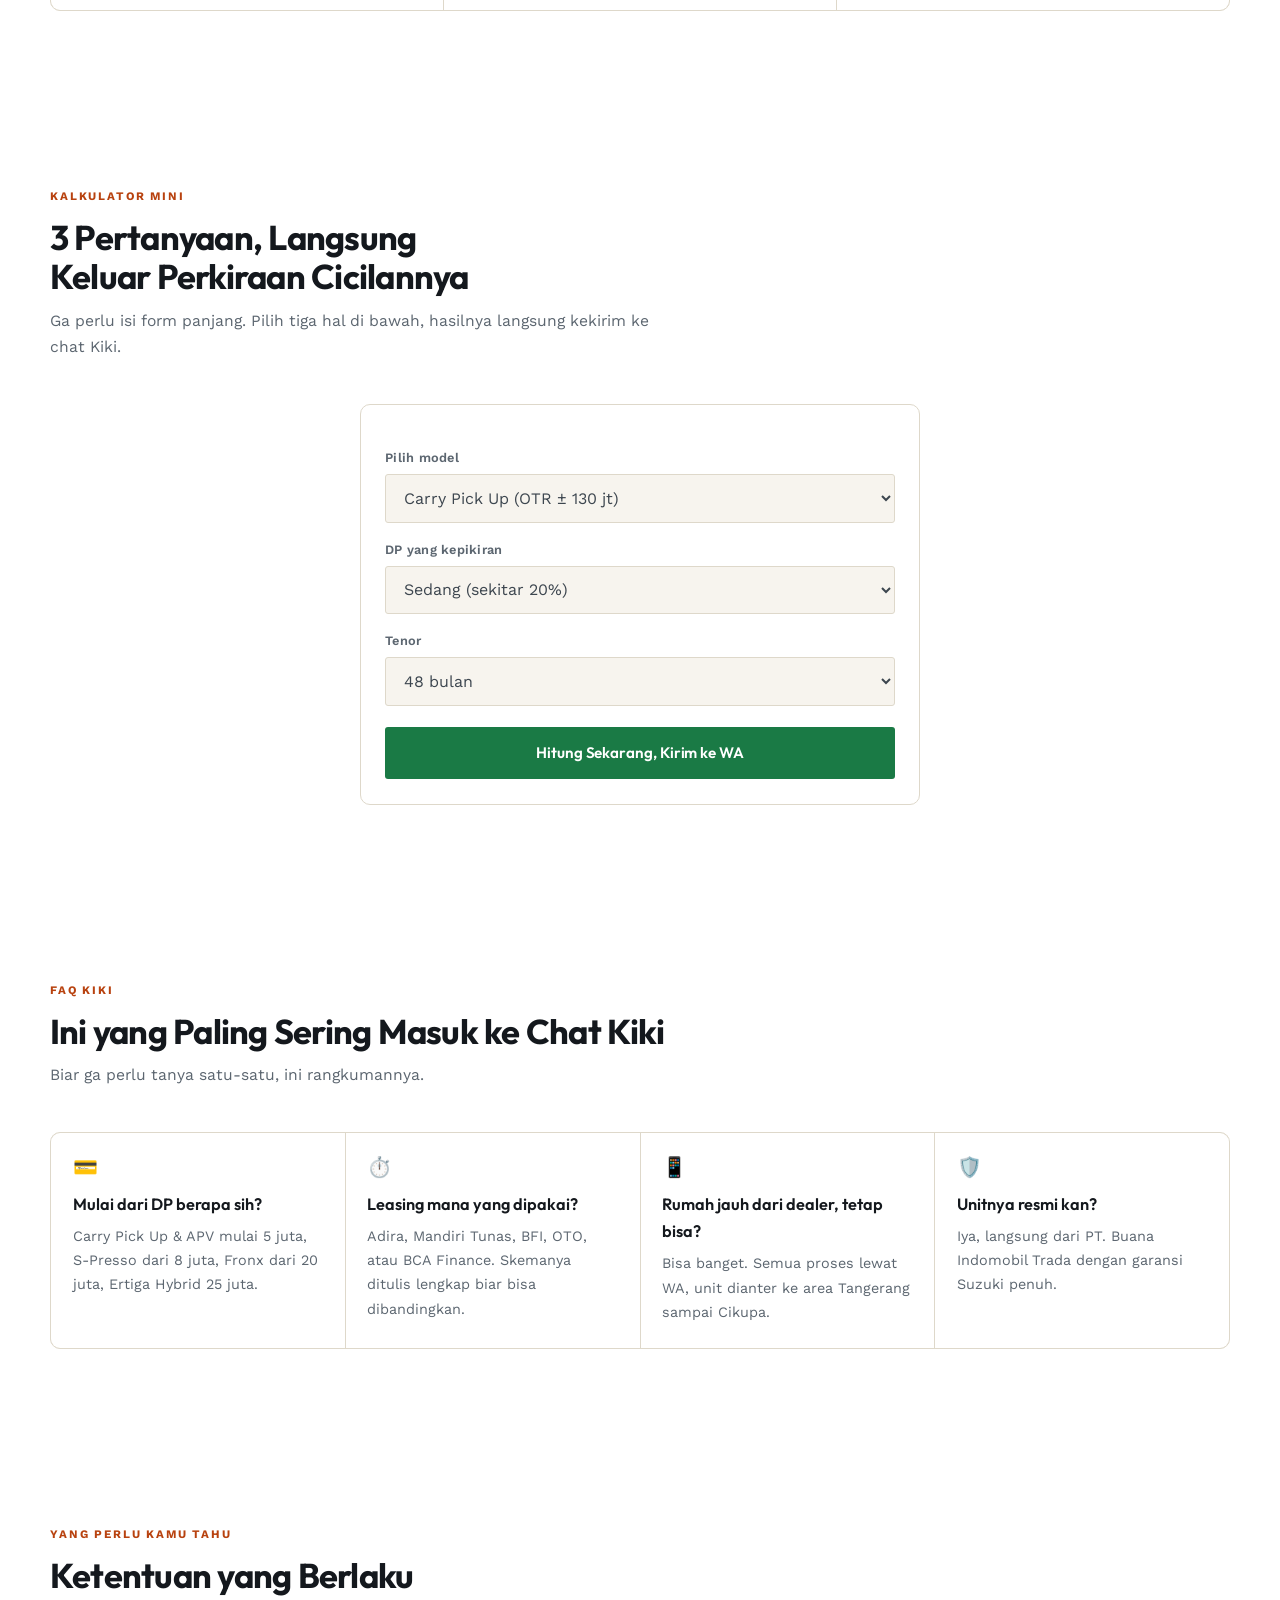
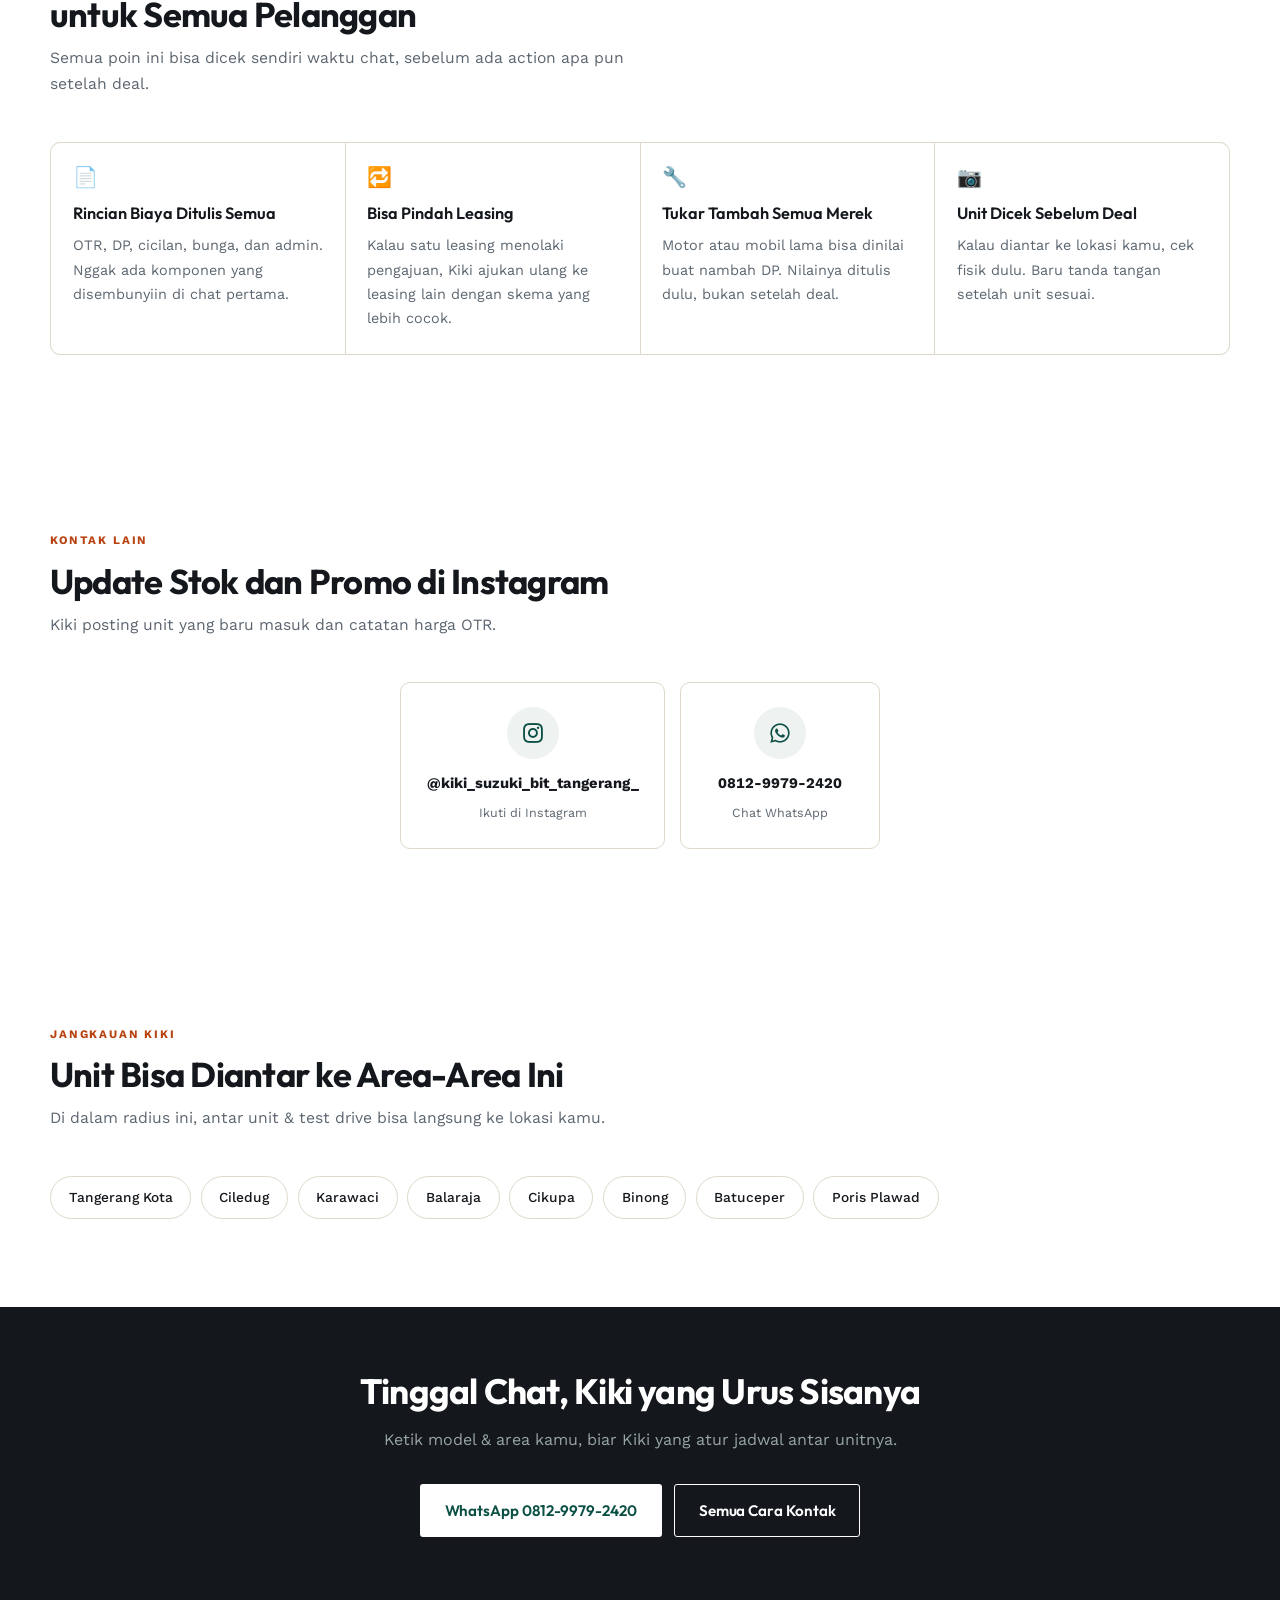
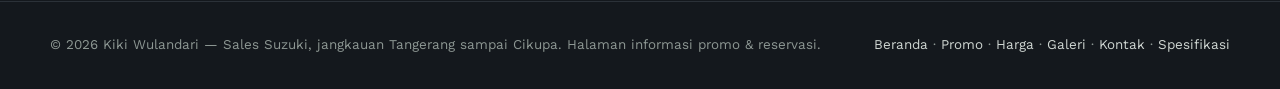
==== commit e3150193: "fix: rombak tampilan, hapus testimoni palsu & data DP ngawur Tampilan: - style.css ditulis ulang, ar" ====
--- a/index.html
+++ b/index.html
@@ -43,8 +43,8 @@
     <link rel="preload" as="image" href="/assets/img/kiki-suzukitangerang.webp" fetchpriority="high">
     <link rel="preconnect" href="https://fonts.googleapis.com">
     <link rel="preconnect" href="https://fonts.gstatic.com" crossorigin>
-    <link href="https://fonts.googleapis.com/css2?family=Plus+Jakarta+Sans:wght@400;500;600;700;800&display=swap" rel="stylesheet" media="print" onload="this.media='all'">
-    <noscript><link href="https://fonts.googleapis.com/css2?family=Plus+Jakarta+Sans:wght@400;500;600;700;800&display=swap" rel="stylesheet"></noscript>
+    <link href="https://fonts.googleapis.com/css2?family=Outfit:wght@400;500;600;700;800&family=Work+Sans:wght@300;400;500;600&display=swap" rel="stylesheet" media="print" onload="this.media='all'">
+    <noscript><link href="https://fonts.googleapis.com/css2?family=Outfit:wght@400;500;600;700;800&family=Work+Sans:wght@300;400;500;600&display=swap" rel="stylesheet"></noscript>
     <link href='https://unpkg.com/boxicons@2.1.4/css/boxicons.min.css' rel='stylesheet' media="print" onload="this.media='all'">
     <noscript><link href='https://unpkg.com/boxicons@2.1.4/css/boxicons.min.css' rel='stylesheet'></noscript>
     <link rel="stylesheet" href="/assets/css/style.css">
@@ -58,7 +58,7 @@
     <div class="kw-topbar">
         <div class="kw-wrap">
             <span>🌏 Jangkauan Luas: Tangerang &ndash; Cikupa, Kiki balas cepat</span>
-            <span>⚡ Respon 10 Menit • Weekend Aktif</span>
+            <span>⏰ Buka Setiap Hari 08.00&ndash;17.00 WIB</span>
         </div>
     </div>
 
@@ -81,7 +81,7 @@
         <div class="kw-wrap">
             <div class="kw-reveal">
                 <span class="kw-hero-badge">Sales Resmi Suzuki &mdash; PT. Buana Indomobil Trada, Jangkauan Tangerang Luas</span>
-                <h1>Promo Suzuki Tangerang 2026 - booking area, gratis antar unit.</h1>
+                <h1>Promo Suzuki Tangerang 2026: DP Ringan, Unit Bisa Diantar</h1>
                 <p>Kiki cover area yang lumayan luas: Tangerang kota, Ciledug, Karawaci, Balaraja, sampai Cikupa. Semua model ready — Ertiga Hybrid, XL7, Grand Vitara, Jimny, Fronx, S-Presso, Carry Pick Up 2026 — dan bisa dianter buat dicek langsung, ga perlu ke dealer dulu.</p>
                 <div class="kw-hero-actions">
                     <a class="kw-btn kw-btn-wa" href="https://wa.me/6281299792420?text=hallo%20kak%20Kiki%2C%20mau%20tanya%20untuk%20unit%20suzukinya%202026" target="_blank" rel="noopener">Chat WhatsApp Sales</a>
@@ -92,7 +92,7 @@
                 <img width="400" height="400" loading="eager" fetchpriority="high" src="/assets/img/kiki-suzukitangerang.webp" alt="Kiki Wulandari sales Suzuki Tangerang di dealer resmi" />
                 <div class="kw-hero-float">
                     <img loading="lazy" src="/assets/img/bukti1.webp" alt="Dokumentasi serah terima unit Suzuki Tangerang" width="56" height="56" />
-                    <div><b>100+</b><small>unit terkirim di 2025</small></div>
+                    <div><b>5 Leasing</b><small>Adira, BFI, Mandiri Tunas, OTO, BCA</small></div>
                 </div>
             </div>
         </div>
@@ -100,8 +100,8 @@
 
     <div class="kw-strip">
         <div class="kw-wrap">
-            <div><b>&lt;10 Menit</b><small>rata-rata waktu balas chat</small></div>
-            <div><b>6 Kota</b><small>area layanan dari Kiki</small></div>
+            <div><b>08.00&ndash;17.00</b><small>jam buka, WA bisa kapan saja</small></div>
+            <div><b>8 Model</b><small>daftar lengkap di halaman harga</small></div>
             <div><b>100%</b><small>unit resmi + garansi Suzuki</small></div>
         </div>
     </div>
@@ -109,15 +109,15 @@
     <section class="kw-sec" id="kenapa">
         <div class="kw-wrap">
             <div class="kw-sec-head kw-reveal">
-                <span class="kw-eyebrow">Yang Bikin Beda</span>
-                <h2>Responnya Cepat, Areanya Luas, Prosesnya Ga Bertele-tele</h2>
-                <p>Kiki nanganin banyak titik di Tangerang sekaligus, tapi tetap cepat balas dan jelas di angka.</p>
+                <span class="kw-eyebrow">Cara Kiki Kerja</span>
+                <h2>Anganya disebut Duluan, Unit Bisa Dicek di Rumah</h2>
+                <p>Kirim model dan budget DP lewat WA. Kiki balas dengan angka OTR, cicilan, dan tenor yang dipakai buat hitungannya.</p>
             </div>
             <div class="kw-reasons kw-reveal">
-                <div class="kw-reason"><i>🗂️</i><b>Angka Jelas dari Awal</b><p>DP, cicilan, tenor langsung dikasih tau di chat pertama. Ga ada nego ala-ala di akhir.</p></div>
-                <div class="kw-reason"><i>⏱️</i><b>Fast Response</b><p>Chat masuk langsung dibales, biasanya dalam hitungan menit, bukan jam.</p></div>
-                <div class="kw-reason"><i>🚚</i><b>Jangkauan Luas</b><p>Tangerang, Ciledug, Karawaci, Balaraja, Cikupa — unit bisa dianter buat dicek.</p></div>
-                <div class="kw-reason"><i>🔧</i><b>Servis Ga Ribet</b><p>Bengkel &amp; parts resmi Suzuki, jadi urusan servis berkala tetap gampang.</p></div>
+                <div class="kw-reason"><i>🗂️</i><b>Anganya Diberikan di Chat Pertama</b><p>DP, cicilan, tenor langsung ditulis. Kalau angkanya nggak masuk, bilang aja sebelum lanjut.</p></div>
+                <div class="kw-reason"><i>📄</i><b>5 Leasing Bandingin</b><p>Adira, Mandiri Tunas, BFI, OTO, BCA Finance. Skemanya ditulis lengkap, jadi bisa dibandingkan sendiri.</p></div>
+                <div class="kw-reason"><i>🚚</i><b>Unit Dibawa ke Lokasi Kamu</b><p>Tangerang, Ciledug, Karawaci, Balaraja, Cikupa, Binong, Batuceper, Poris Plawad.</p></div>
+                <div class="kw-reason"><i>🔧</i><b>Servis di Bengkel Resmi</b><p>Unit dari PT. Buana Indomobil Trada, garansi pabrikan Suzuki penuh.</p></div>
             </div>
         </div>
     </section>
@@ -126,16 +126,15 @@
         <div class="kw-wrap">
             <div class="kw-sec-head kw-reveal">
                 <span class="kw-eyebrow">Pilihan Unit</span>
-                <h2>Semua Model Ready, Tinggal Chat Kiki</h2>
-                <p>Warna lengkap, stok update tiap minggu. Promo periode berjalan ada di halaman promo.</p>
-                <p class="kw-deadline">⏳ Slot promo bulan ini: sisa <b id="kwSisaHari">…</b> hari lagi — booking sebelum kuotanya penuh.</p>
+                <h2>Delapan Model, Estimasi DP-nya Ada di Sini</h2>
+                <p>Angka di bawah ini estimasi awal. Promo dan skema leasing yang sedang berjalan ada di halaman promo.</p>
             </div>
             <div class="kw-models kw-reveal">
                 <div class="kw-model-card">
                     <img width="300" height="192" loading="lazy" src="/assets/img/kiki-ertiga-tangerang.webp" alt="Suzuki Ertiga Hybrid kredit DP ringan Tangerang Kiki" />
                     <div class="kw-model-card-body">
                         <h3>Ertiga Hybrid</h3>
-                        <ul><li>DP mulai 25jt</li><li>7 penumpang</li><li>Hybrid irit</li><li>Bunga 0% tenor</li></ul>
+                        <ul><li>DP mulai 25jt</li><li>7 penumpang</li><li>SHVS hybrid</li><li>Tenor sampai 6 tahun</li></ul>
                         <a href="https://wa.me/6281299792420?text=hallo%20kak%20Kiki%2C%20mau%20tanya%20untuk%20unit%20Ertiga%20Hybrid%20nya" target="_blank" rel="noopener">Cek Harga Cepat WA</a>
                     </div>
                 </div>
@@ -143,7 +142,7 @@
                     <img width="300" height="192" loading="lazy" src="/assets/img/kiki-xl7-tangerang.webp" alt="Suzuki XL7 kredit Tangerang Kiki" />
                     <div class="kw-model-card-body">
                         <h3>XL7</h3>
-                        <ul><li>DP mulai 30jt</li><li>7 penumpang</li><li>Fitur premium</li><li>Free aksesoris</li></ul>
+                        <ul><li>DP mulai 30jt</li><li>7 penumpang</li><li>Captain seat</li><li>Sunroof</li></ul>
                         <a href="https://wa.me/6281299792420?text=hallo%20kak%20Kiki%2C%20mau%20tanya%20untuk%20unit%20XL7%20nya" target="_blank" rel="noopener">Cek Harga Cepat WA</a>
                     </div>
                 </div>
@@ -151,7 +150,7 @@
                     <img width="300" height="192" loading="lazy" src="/assets/img/kiki-grand-vitara-tangerang.webp" alt="Suzuki Grand Vitara kredit Tangerang Kiki" />
                     <div class="kw-model-card-body">
                         <h3>Grand Vitara</h3>
-                        <ul><li>SUV premium</li><li>DP mulai 10jt</li><li>Hybrid mild</li><li>Bonus aksesori</li></ul>
+                        <ul><li>SUV 7 penumpang</li><li>DP mulai 70jt</li><li>AllGrip 4x4</li><li>Panoramic roof</li></ul>
                         <a href="https://wa.me/6281299792420?text=hallo%20kak%20Kiki%2C%20mau%20tanya%20untuk%20unit%20Grand%20Vitara%20nya" target="_blank" rel="noopener">Cek Harga Cepat WA</a>
                     </div>
                 </div>
@@ -159,7 +158,7 @@
                     <img width="300" height="192" loading="lazy" src="/assets/img/kiki-jimny-tangerang.webp" alt="Suzuki Jimny kredit DP ringan Tangerang Kiki" />
                     <div class="kw-model-card-body">
                         <h3>Jimny</h3>
-                        <ul><li>Varian 3 &amp; 5 pintu</li><li>Body tangguh SUV</li><li>Waitlist via WA</li></ul>
+                        <ul><li>Varian 3 &amp; 5 pintu</li><li>1.5L turbo</li><li>PKuota per bulan terbatas</li></ul>
                         <a href="https://wa.me/6281299792420?text=hallo%20kak%20Kiki%2C%20mau%20tanya%20untuk%20unit%20Jimny%20nya" target="_blank" rel="noopener">Tanya Tersedia</a>
                     </div>
                 </div>
@@ -167,7 +166,7 @@
                     <img width="300" height="192" loading="lazy" src="/assets/img/kiki-fronx-tangerang.webp" alt="Suzuki Fronx DP ringan Tangerang Kiki" />
                     <div class="kw-model-card-body">
                         <h3>Fronx</h3>
-                        <ul><li>SUV compact</li><li>Irit bensin</li><li>DP mulai 20jt</li></ul>
+                        <ul><li>Coupe SUV</li><li>DP mulai 20jt</li><li>1.0L turbo</li></ul>
                         <a href="https://wa.me/6281299792420?text=hallo%20kak%20Kiki%2C%20mau%20tanya%20untuk%20unit%20Fronx%20nya" target="_blank" rel="noopener">Cek Harga Cepat WA</a>
                     </div>
                 </div>
@@ -175,7 +174,7 @@
                     <img width="300" height="192" loading="lazy" src="/assets/img/kiki-s-presso-tangerang.webp" alt="Suzuki S-Presso DP ringan Tangerang Kiki" />
                     <div class="kw-model-card-body">
                         <h3>S-Presso</h3>
-                        <ul><li>DP mulai 8jt</li><li>Murah perawatan</li><li>Cocok first car</li></ul>
+                        <ul><li>DP mulai 8jt</li><li>Kotak-first car</li><li>Konsumsi 22 km/l</li></ul>
                         <a href="https://wa.me/6281299792420?text=hallo%20kak%20Kiki%2C%20mau%20tanya%20untuk%20unit%20S-Presso%20nya" target="_blank" rel="noopener">Tanya DP S-Presso</a>
                     </div>
                 </div>
@@ -183,7 +182,7 @@
                     <img width="300" height="192" loading="lazy" src="/assets/img/kiki-carry-pickup-tangerang.webp" alt="Suzuki Carry Pick Up kredit UMKM Tangerang Kiki" />
                     <div class="kw-model-card-body">
                         <h3>Carry Pick Up</h3>
-                        <ul><li>DP mulai 5jt</li><li>Muatan besar</li><li>Kredit ramah UMKM</li></ul>
+                        <ul><li>DP mulai 5jt</li><li>Payload 1 ton</li><li>Flat bed</li></ul>
                         <a href="https://wa.me/6281299792420?text=hallo%20kak%20Kiki%2C%20mau%20tanya%20untuk%20unit%20Carry%20Pick%20Up%20nya" target="_blank" rel="noopener">Tanya Harga Carry</a>
                     </div>
                 </div>
@@ -191,7 +190,7 @@
                     <img width="300" height="192" loading="lazy" src="/assets/img/kiki-apv-tangerang.webp" alt="Suzuki APV MPV kredit DP ringan Tangerang Kiki" />
                     <div class="kw-model-card-body">
                         <h3>APV</h3>
-                        <ul><li>MPV lega 7 penumpang</li><li>DP mulai 5jt</li><li>Kredit ramah keluarga</li></ul>
+                        <ul><li>MPV 7 penumpang</li><li>DP mulai 5jt</li><li>Bisa 8 penumpang</li></ul>
                         <a href="https://wa.me/6281299792420?text=hallo%20kak%20Kiki%2C%20mau%20tanya%20untuk%20unit%20APV%20nya" target="_blank" rel="noopener">Tanya Harga APV</a>
                     </div>
                 </div>
@@ -206,13 +205,13 @@
         <div class="kw-wrap">
             <div class="kw-sec-head kw-reveal">
                 <span class="kw-eyebrow">Prosesnya</span>
-                <h2>Chat Hari Ini, Approve Bisa Besok</h2>
+                <h2>Tiga Tahap dari Chat Sampai Unit Dibawa</h2>
                 <p>Ga perlu janjian ketemu berkali-kali. Semua tahap bisa dikelarin lewat chat.</p>
             </div>
             <div class="kw-reasons kw-reveal">
-                <div class="kw-reason"><i>1️⃣</i><b>Ketik Kebutuhan</b><p>Kirim model incaran, DP kepikiran berapa. Kiki balas cepat di 0812-9979-2420.</p></div>
-                <div class="kw-reason"><i>2️⃣</i><b>Approve Leasing</b><p>Pengajuan langsung jalan begitu data lengkap. 1-3 hari kerja biasanya kelar.</p></div>
-                <div class="kw-reason"><i>3️⃣</i><b>Unit Nyampe</b><p>Diantar ke lokasi kamu atau ambil sendiri di dealer, cek dulu sebelum resmi deal.</p></div>
+                <div class="kw-reason"><i>1️⃣</i><b>Kirim Kebutuhan</b><p>Model incaran dan budget DP. Kirim lewat WA 0812-9979-2420.</p></div>
+                <div class="kw-reason"><i>2️⃣</i><b>Pengajuan Leasing</b><p>Data lengkap, pengajuan langsung jalan. Kiki kabari perkembangannya.</p></div>
+                <div class="kw-reason"><i>3️⃣</i><b>Unit Dibawa</b><p>Diantar ke lokasi kamu atau diambil di dealer. Cek fisik dulu sebelum deal.</p></div>
             </div>
         </div>
     </section>
@@ -264,7 +263,7 @@
             </div>
             <div class="kw-reasons kw-reveal">
                 <div class="kw-reason"><i>💳</i><b>Mulai dari DP berapa sih?</b><p>Carry Pick Up &amp; APV mulai 5 juta, S-Presso dari 8 juta, Fronx dari 20 juta, Ertiga Hybrid 25 juta.</p></div>
-                <div class="kw-reason"><i>⏱️</i><b>Approve kreditnya berapa lama?</b><p>Biasanya 1-3 hari kerja lewat Adira, Mandiri Tunas, BFI, OTO, atau BCA Finance.</p></div>
+                <div class="kw-reason"><i>⏱️</i><b>Leasing mana yang dipakai?</b><p>Adira, Mandiri Tunas, BFI, OTO, atau BCA Finance. Skemanya ditulis lengkap biar bisa dibandingkan.</p></div>
                 <div class="kw-reason"><i>📱</i><b>Rumah jauh dari dealer, tetap bisa?</b><p>Bisa banget. Semua proses lewat WA, unit dianter ke area Tangerang sampai Cikupa.</p></div>
                 <div class="kw-reason"><i>🛡️</i><b>Unitnya resmi kan?</b><p>Iya, langsung dari PT. Buana Indomobil Trada dengan garansi Suzuki penuh.</p></div>
             </div>
@@ -274,31 +273,15 @@
     <section class="kw-sec" id="testimoni" style="background:#fff;">
         <div class="kw-wrap">
             <div class="kw-sec-head kw-reveal">
-                <span class="kw-eyebrow">Kata Pelanggan</span>
-                <h2>Cerita Orang-orang yang Udah Diantar Unitnya</h2>
-                <p>Diambil dari chat balasan &amp; foto serah terima asli, area Tangerang sampai Cikupa.</p>
-            </div>
-            <div class="kw-reviews kw-reveal">
-                <figure class="kw-review">
-                    <span class="kw-stars">★★★★★</span>
-                    <blockquote>"Jam 9 pagi tanya stok APV, jam setengah 10 udah ada balasan lengkap sama hitungan cicilannya. Esok harinya unit udah di depan toko."</blockquote>
-                    <figcaption><b>Pak Andri</b><small>APV &middot; Karawaci</small></figcaption>
-                </figure>
-                <figure class="kw-review">
-                    <span class="kw-stars">★★★★★</span>
-                    <blockquote>"Ertiga Hybrid buat antar anak sekolah. Kiki bantu sampe dapet tenor yang cicilannya ga maksa, bulan pertama jalan langsung nyaman."</blockquote>
-                    <figcaption><b>Bu Wulan</b><small>Ertiga Hybrid &middot; Ciledug</small></figcaption>
-                </figure>
-                <figure class="kw-review">
-                    <span class="kw-stars">★★★★★</span>
-                    <blockquote>"S-Presso mobil pertama. DP-nya masuk budget kantoran, sisanya dicicil. Dijelasin detail sampai paham, ga ada istilah aneh-aneh."</blockquote>
-                    <figcaption><b>Rizky</b><small>S-Presso &middot; Balaraja</small></figcaption>
-                </figure>
-                <figure class="kw-review">
-                    <span class="kw-stars">★★★★★</span>
-                    <blockquote>"Grand Vitara dianter ke Cikupa buat dicek keluarga dulu, baru deal. Jarak jauh dari dealer rasanya nggak jadi masalah sama sekali."</blockquote>
-                    <figcaption><b>Pak Tono</b><small>Grand Vitara &middot; Cikupa</small></figcaption>
-                </figure>
+                <span class="kw-eyebrow">Yang Perlu Kamu Tahu</span>
+                <h2>Ketentuan yang Berlaku untuk Semua Pelanggan</h2>
+                <p>Semua poin ini bisa dicek sendiri waktu chat, sebelum ada action apa pun setelah deal.</p>
+            </div>
+            <div class="kw-reasons kw-reveal">
+                <div class="kw-reason"><i>📄</i><b>Rincian Biaya Ditulis Semua</b><p>OTR, DP, cicilan, bunga, dan admin. Nggak ada komponen yang disembunyiin di chat pertama.</p></div>
+                <div class="kw-reason"><i>🔁</i><b>Bisa Pindah Leasing</b><p>Kalau satu leasing menolaki pengajuan, Kiki ajukan ulang ke leasing lain dengan skema yang lebih cocok.</p></div>
+                <div class="kw-reason"><i>🔧</i><b>Tukar Tambah Semua Merek</b><p>Motor atau mobil lama bisa dinilai buat nambah DP. Nilainya ditulis dulu, bukan setelah deal.</p></div>
+                <div class="kw-reason"><i>📷</i><b>Unit Dicek Sebelum Deal</b><p>Kalau diantar ke lokasi kamu, cek fisik dulu. Baru tanda tangan setelah unit sesuai.</p></div>
             </div>
         </div>
     </section>
@@ -307,8 +290,8 @@
         <div class="kw-wrap">
             <div class="kw-sec-head kw-reveal">
                 <span class="kw-eyebrow">Kontak Lain</span>
-                <h2>Stalking Update Promo &amp; Stok di Sini</h2>
-                <p>Kiki posting stok ready &amp; testimoni pelanggan hampir tiap hari.</p>
+                <h2>Update Stok dan Promo di Instagram</h2>
+                <p>Kiki posting unit yang baru masuk dan catatan harga OTR.</p>
             </div>
             <div class="kw-social kw-reveal">
                 <a href="https://instagram.com/kiki_suzuki_bit_tangerang_" target="_blank" rel="noopener" class="kw-social-card" aria-label="Instagram Kiki Wulandari Suzuki">
@@ -422,10 +405,10 @@
             },
             {
                 "@type": "Question",
-                "name": "Proses kreditnya lama?",
+                "name": "Leasing mana yang dilayani?",
                 "acceptedAnswer": {
                     "@type": "Answer",
-                    "text": "1-3 hari kerja. Semua leasing utama dilayani (Adira, Mandiri Tunas, BFI, OTO, BCA Finance) dan hitungnya terbuka dari awal."
+                    "text": "Adira, Mandiri Tunas, BFI, OTO, dan BCA Finance. Rincian skema dan cicilannya ditulis di chat sebelum pengajuan."
                 }
             },
             {
@@ -433,7 +416,7 @@
                 "name": "Ga bisa ke dealer, tetap bisa beli?",
                 "acceptedAnswer": {
                     "@type": "Answer",
-                    "text": "Bisa. Simulasi, dokumen, sampai serah terima semuanya lewat WA. Unit diantar area Tangerang, Jakarta Utara dan sekitarnya."
+                    "text": "Bisa. Simulasi, dokumen, sampai serah terima semuanya lewat WA. Unit diantar ke area Tangerang, Ciledug, Karawaci, Balaraja, Cikupa, Binong, Batuceper, dan Poris Plawad."
                 }
             },
             {
@@ -465,16 +448,6 @@
         }
     </script>
 
-    <script>
-        (function hitungSisaPromo() {
-            var el = document.getElementById('kwSisaHari');
-            if (!el) return;
-            var sekarang = new Date();
-            var akhirBulan = new Date(sekarang.getFullYear(), sekarang.getMonth() + 1, 0, 23, 59, 59);
-            el.textContent = Math.max(1, Math.ceil((akhirBulan - sekarang) / 86400000));
-        })();
-    </script>
-
     <script src="/assets/js/main.js" defer></script>
 <nav class="kw-appbar" aria-label="Menu cepat">
     <a href="/"><i class="bx bxs-home"></i><span>Home</span></a>
--- a/assets/css/style.css
+++ b/assets/css/style.css
@@ -1,190 +1,951 @@
+/* ==========================================================================
+   KIKI SUZUKI — TANGERANG
+   Arah desain: "price sheet" editorial. Kertas hangat, garis rambut 1px,
+   angka tabular besar, tanpa bayalan tebal. Mirip lembar spesifikasi
+   pabrikan yang sudah dirapikan desainer, bukan template dealer.
+
+   Token
+   --------------------------------------------------------------------------
+   Radius kecil (3-6px) =arsi cetak, bukan kartu rounded.
+   Shadow hampir nol; pemisah pakai border 1px.
+   Angka pakai tabular-nums supaya kolom harga sejajar mata.
+   ========================================================================== */
+
 :root {
-    --kw-ink: #0f172a;
-    --kw-teal: #134e4a;
-    --kw-teal-soft: #0f766e;
-    --kw-gold: #fbbf24;
-    --kw-cream: #faf9f5;
-    --kw-mist: #eef2f1;
-    --kw-line: #dde5e3;
-}
-* { margin:0; padding:0; box-sizing:border-box; }
-html { scroll-behavior:smooth; }
-body { font-family:'Plus Jakarta Sans', sans-serif; color:#29313c; background:var(--kw-cream); line-height:1.65; }
-img { max-width:100%; display:block; }
-a { text-decoration:none; color:inherit; }
-.kw-wrap { width:92%; max-width:1160px; margin-inline:auto; }
-
-.kw-topbar { background:var(--kw-teal); color:#fff; font-size:.82rem; padding:.45rem 0; }
-.kw-topbar .kw-wrap { display:flex; justify-content:space-between; gap:12px; flex-wrap:wrap; }
-.kw-topbar span { display:inline-flex; align-items:center; gap:6px; }
-
-.kw-nav { position:sticky; top:0; z-index:50; background:rgba(249,250,247,.92); backdrop-filter:blur(10px); border-bottom:1px solid var(--kw-line); }
-.kw-nav .kw-wrap { display:flex; align-items:center; justify-content:space-between; padding:.8rem 0; }
-.kw-brand { display:flex; align-items:center; gap:.6rem; font-weight:800; font-size:1.12rem; color:var(--kw-teal); }
-.kw-brand img { height:30px; width:auto; }
-.kw-menu { display:flex; gap:1.4rem; list-style:none; font-weight:600; font-size:.92rem; }
-.kw-menu a { color:var(--kw-ink); transition:.25s; }
-.kw-menu a:hover { color:var(--kw-teal-soft); }
-.kw-cta { background:var(--kw-teal); color:#fff; padding:.55rem 1.1rem; border-radius:999px; font-weight:700; font-size:.86rem; transition:.25s; }
-.kw-cta:hover { background:var(--kw-teal-soft); }
-.kw-burger { display:none; background:none; border:0; font-size:1.6rem; color:var(--kw-teal); cursor:pointer; }
-
-.kw-hero { padding:3.4rem 0 4rem; overflow:hidden; }
-.kw-hero .kw-wrap { display:grid; grid-template-columns:1.05fr .95fr; gap:2.6rem; align-items:center; }
-.kw-hero-badge { display:inline-block; background:var(--kw-mist); color:var(--kw-teal); border:1px solid var(--kw-line); border-radius:999px; padding:.3rem .9rem; font-size:.8rem; font-weight:700; margin-bottom:1.1rem; }
-.kw-hero h1 { font-size:clamp(1.9rem, 4.4vw, 3.1rem); font-weight:800; color:var(--kw-ink); line-height:1.18; margin-bottom:1rem; }
-.kw-hero h1 span { color:var(--kw-teal-soft); }
-.kw-hero p { color:#52606d; max-width:52ch; margin-bottom:1.6rem; }
-.kw-hero-actions { display:flex; gap:.9rem; flex-wrap:wrap; }
-.kw-btn { display:inline-flex; align-items:center; gap:.5rem; padding:.85rem 1.5rem; border-radius:999px; font-weight:700; font-size:.95rem; transition:.25s; }
-.kw-btn-wa { background:#25d366; color:#fff; }
-.kw-btn-wa:hover { transform:translateY(-2px); box-shadow:0 10px 24px rgba(37,211,102,.35); }
-.kw-btn-ghost { border:2px solid var(--kw-teal); color:var(--kw-teal); }
-.kw-btn-ghost:hover { background:var(--kw-teal); color:#fff; }
-.kw-hero-media { position:relative; }
-.kw-hero-media img { border-radius:26px; box-shadow:0 24px 60px rgba(15,23,42,.18); aspect-ratio:4/3; object-fit:cover; }
-.kw-hero-float { position:absolute; left:-1.2rem; bottom:1.4rem; background:#fff; border-radius:16px; box-shadow:0 14px 34px rgba(15,23,42,.16); padding:.7rem 1.1rem; display:flex; gap:.7rem; align-items:center; }
-.kw-hero-float img { border-radius:12px; object-fit:cover; }
-.kw-hero-float b { font-size:1.25rem; color:var(--kw-teal); display:block; line-height:1.1; }
-.kw-hero-float small { color:#64748b; font-size:.78rem; }
-
-.kw-strip { background:var(--kw-teal); color:#fff; }
-.kw-strip .kw-wrap { display:grid; grid-template-columns:repeat(3,1fr); gap:1rem; padding:1.4rem 0; text-align:center; }
-.kw-strip b { font-size:1.35rem; color:var(--kw-gold); display:block; }
-.kw-strip small { font-size:.84rem; opacity:.92; }
-
-.kw-sec { padding:3.6rem 0; }
-.kw-sec-head { text-align:center; max-width:640px; margin:0 auto 2.4rem; }
-.kw-eyebrow { text-transform:uppercase; letter-spacing:.14em; font-size:.76rem; font-weight:800; color:var(--kw-teal-soft); }
-.kw-sec-head h2 { font-size:clamp(1.55rem,3vw,2.2rem); color:var(--kw-ink); font-weight:800; margin:.5rem 0 .6rem; }
-.kw-sec-head p { color:#5b6b7b; font-size:.96rem; }
-
-.kw-reasons { display:grid; grid-template-columns:repeat(auto-fit,minmax(240px,1fr)); gap:1.2rem; }
-.kw-reason { background:#fff; border:1px solid var(--kw-line); border-radius:18px; padding:1.4rem 1.3rem; transition:.28s; }
-.kw-reason:hover { transform:translateY(-5px); box-shadow:0 16px 34px rgba(15,23,42,.1); }
-.kw-reason i { font-style:normal; font-size:1.2rem; }
-.kw-reason b { display:block; color:var(--kw-ink); font-size:1.02rem; margin:.7rem 0 .3rem; }
-.kw-reason p { font-size:.88rem; color:#64748b; }
-
-.kw-list { display:flex; flex-direction:column; gap:.8rem; }
-.kw-model-row { display:flex; align-items:center; justify-content:space-between; gap:1rem; flex-wrap:wrap; background:#fff; border:1px solid var(--kw-line); border-radius:14px; padding:1.1rem 1.3rem; transition:.25s; }
-.kw-model-row:hover { border-color:var(--kw-teal-soft); box-shadow:0 10px 24px rgba(15,23,42,.08); }
-.kw-model-row h3 { font-size:1.05rem; color:var(--kw-ink); font-weight:800; }
-.kw-model-row ul { list-style:none; display:flex; gap:1rem; flex-wrap:wrap; font-size:.85rem; color:#52606d; }
-.kw-model-row ul li::before { content:"✓ "; color:var(--kw-teal-soft); font-weight:800; }
-.kw-model-row a { background:var(--kw-teal); color:#fff; padding:.55rem 1.1rem; border-radius:999px; font-weight:700; font-size:.85rem; white-space:nowrap; transition:.25s; }
-.kw-model-row a:hover { background:var(--kw-teal-soft); }
-.kw-model-row img { width:104px; height:68px; object-fit:cover; border-radius:10px; flex:0 0 auto; }
-.kw-thumb { width:52px; height:36px; object-fit:cover; border-radius:6px; vertical-align:middle; margin-right:.5rem; display:inline-block; }
-
-.kw-price { background:#fff; }
-.kw-price table { width:100%; border-collapse:collapse; background:#fff; border-radius:18px; overflow:hidden; box-shadow:0 10px 30px rgba(15,23,42,.08); }
-.kw-price th { background:var(--kw-teal); color:#fff; text-align:left; padding:.9rem 1.1rem; font-size:.9rem; }
-.kw-price td { padding:.85rem 1.1rem; border-bottom:1px solid var(--kw-mist); font-size:.93rem; }
-.kw-price tr:nth-child(even) td { background:#f8faf9; }
-.kw-price td { vertical-align:middle; }
-.kw-price td:first-child { font-weight:600; color:var(--kw-ink); white-space:nowrap; }
-.kw-price tbody tr:hover td { background:var(--kw-teal-soft); }
-.kw-price-note { margin-top:1rem; font-size:.84rem; color:#64748b; text-align:center; }
-
-.kw-proof { display:grid; grid-template-columns:repeat(auto-fit,minmax(190px,1fr)); gap:1rem; }
-.kw-proof img { width:100%; aspect-ratio:1/1; object-fit:cover; border-radius:16px; transition:.3s; }
-.kw-proof img:hover { transform:scale(1.03); box-shadow:0 16px 36px rgba(15,23,42,.18); }
-
-.kw-lokal { display:grid; grid-template-columns:1fr 1fr; gap:2rem; align-items:center; }
-.kw-lokal-card { background:#fff; border-radius:20px; padding:1.8rem; border:1px solid var(--kw-line); }
-.kw-lokal-card h3 { color:var(--kw-ink); font-size:1.25rem; margin-bottom:1rem; }
-.kw-lokal-card p { font-size:.92rem; color:#52606d; margin-bottom:.6rem; display:flex; gap:.6rem; }
-.kw-lokal-map { border-radius:20px; overflow:hidden; box-shadow:0 16px 40px rgba(15,23,42,.14); line-height:0; }
-.kw-lokal-map iframe { width:100%; height:100%; min-height:330px; border:0; }
-
-.kw-contact { background:var(--kw-teal); position:relative; overflow:hidden; }
-.kw-contact::before { content:""; position:absolute; inset:0; background:radial-gradient(circle at 85% 20%, rgba(251,191,36,.18), transparent 45%); }
-.kw-contact .kw-wrap { position:relative; text-align:center; padding:3.4rem 0; max-width:720px; }
-.kw-contact h2 { color:#fff; font-size:clamp(1.6rem,3.2vw,2.3rem); font-weight:800; }
-.kw-contact p { color:#9fd8d2; margin:1rem 0 1.8rem; }
-.kw-contact-links { display:flex; gap:1rem; justify-content:center; flex-wrap:wrap; }
-.kw-btn-light { background:#fff; color:var(--kw-teal); }
-.kw-btn-light:hover { transform:translateY(-2px); box-shadow:0 10px 24px rgba(0,0,0,.25); }
-
-.kw-foot { background:var(--kw-ink); color:#94a3b8; padding:2.2rem 0; font-size:.86rem; }
-.kw-foot .kw-wrap { display:flex; justify-content:space-between; gap:1.4rem; flex-wrap:wrap; }
-.kw-foot a { color:#dbeafe; }
-
-.kw-wa-float { position:fixed; right:1.2rem; bottom:1.2rem; z-index:60; width:58px; height:58px; border-radius:50%; background:#25d366; color:#fff; display:grid; place-items:center; box-shadow:0 12px 28px rgba(37,211,102,.45); transition:.25s; }
-.kw-wa-float:hover { transform:scale(1.08); }
-.kw-wa-float svg { width:30px; height:30px; fill:#fff; }
-.kw-wa-float .bx { font-size:34px; line-height:1; color:#fff; }
-
-.kw-reveal { opacity:0; transform:translateY(22px); transition:opacity .8s ease, transform .8s ease; }
-.kw-reveal.kw-in { opacity:1; transform:none; }
-
-@media (max-width:900px) {
-    .kw-hero .kw-wrap { grid-template-columns:1fr; }
-    .kw-hero-media { order:-1; }
-    .kw-menu { display:none; position:absolute; top:100%; left:0; right:0; background:#fff; flex-direction:column; padding:1rem 6%; border-bottom:1px solid var(--kw-line); box-shadow:0 24px 40px rgba(15,23,42,.14); }
-    .kw-menu.kw-open { display:flex; }
-    .kw-burger { display:block; }
-    .kw-strip .kw-wrap { grid-template-columns:1fr; gap:.8rem; }
-    .kw-lokal { grid-template-columns:1fr; }
-}
-@media (max-width:520px) {
-    .kw-topbar .kw-wrap { justify-content:center; }
-}
-.kw-page-head { text-align:center; max-width:660px; margin:0 auto 2.2rem; }
-.kw-page-head h1 { font-size:clamp(1.7rem,3.2vw,2.4rem); color:var(--kw-ink); font-weight:800; margin:.5rem 0 .6rem; }
-.kw-page-head p { color:#5b6b7b; font-size:.96rem; }
-.kw-banner { display:grid; grid-template-columns:repeat(auto-fit,minmax(220px,1fr)); gap:1rem; margin:0 auto 2.2rem; }
-.kw-banner div { background:#fff; border:1px solid var(--kw-line); border-radius:16px; padding:1.2rem; text-align:center; }
-.kw-banner b { color:var(--kw-teal); font-size:1.05rem; display:block; margin-bottom:.3rem; }
-.kw-banner span { color:#64748b; font-size:.85rem; }
-.kw-flyer { background:#fff; border:1px solid var(--kw-line); border-radius:20px; padding:1.4rem; max-width:760px; margin:0 auto 2.2rem; text-align:center; position:relative; }
-.kw-flyer img { width:100%; max-width:560px; margin:0 auto; border-radius:16px; box-shadow:0 14px 34px rgba(15,23,42,.14); }
-.kw-flyer-badge { position:absolute; top:1rem; right:1rem; background:var(--kw-gold); color:var(--kw-ink); font-size:.76rem; font-weight:800; padding:.35rem .8rem; border-radius:999px; }
-.kw-flyer p { margin:.9rem 0 1rem; color:#52606d; font-size:.93rem; }
-.kw-flyer a { display:inline-block; background:var(--kw-teal); color:#fff; padding:.7rem 1.5rem; border-radius:999px; font-weight:700; font-size:.9rem; transition:.25s; }
-.kw-flyer a:hover { background:var(--kw-teal-soft); }
-.kw-calc { background:#fff; border:1px solid var(--kw-line); border-radius:18px; padding:1.6rem 1.5rem; max-width:600px; margin:0 auto; }
-.kw-calc label { display:block; font-size:.84rem; font-weight:600; color:#52606d; margin:.8rem 0 .35rem; }
-.kw-calc input, .kw-calc select { width:100%; padding:.7rem .9rem; border:1px solid var(--kw-line); border-radius:10px; font:inherit; background:#fbfbf8; }
-.kw-calc .kw-btn { margin-top:1.2rem; width:100%; justify-content:center; border:0; cursor:pointer; }
-.kw-calc-out { margin-top:1.2rem; background:var(--kw-mist); border-radius:12px; padding:1rem 1.1rem; font-size:.92rem; line-height:1.9; color:var(--kw-ink); }
-.kw-calc-out b { color:var(--kw-teal); }
-.kw-preview { display:flex; flex-direction:column; gap:.8rem; }
-.kw-link-more { text-align:center; margin-top:1.6rem; }
-.kw-models { display:grid; grid-template-columns:repeat(auto-fit,minmax(250px,1fr)); gap:1.2rem; }
-.kw-model-card { background:#fff; border:1px solid var(--kw-line); border-radius:18px; overflow:hidden; display:flex; flex-direction:column; transition:.28s; }
-.kw-model-card:hover { transform:translateY(-5px); box-shadow:0 18px 38px rgba(15,23,42,.12); }
-.kw-model-card img { aspect-ratio:16/10; object-fit:cover; width:100%; }
-.kw-model-card-body { padding:1.1rem 1.2rem 1.3rem; display:flex; flex-direction:column; gap:.6rem; flex:1; }
-.kw-model-card-body h3 { font-size:1.08rem; color:var(--kw-ink); font-weight:800; }
-.kw-model-card-body ul { list-style:none; display:flex; flex-wrap:wrap; gap:.35rem .9rem; font-size:.82rem; color:#52606d; }
-.kw-model-card-body ul li::before { content:"✓ "; color:var(--kw-teal-soft); font-weight:800; }
-.kw-model-card-body a { margin-top:auto; background:var(--kw-teal); color:#fff; text-align:center; padding:.6rem; border-radius:999px; font-weight:700; font-size:.85rem; transition:.25s; }
-.kw-model-card-body a:hover { background:var(--kw-teal-soft); }
-.kw-social { display:flex; gap:1rem; justify-content:center; flex-wrap:wrap; }
-.kw-social-card { display:flex; flex-direction:column; align-items:center; gap:.4rem; background:#fff; border:1px solid var(--kw-line); border-radius:18px; padding:1.5rem 1.6rem; min-width:190px; transition:.25s; }
-.kw-social-card:hover { transform:translateY(-4px); box-shadow:0 14px 30px rgba(15,23,42,.1); }
-.kw-ic { width:54px; height:54px; border-radius:50%; background:var(--kw-mist); display:grid; place-items:center; font-size:1.7rem; color:var(--kw-teal); }
-.kw-social-card b { color:var(--kw-ink); font-size:.92rem; text-align:center; }
-.kw-social-card small { color:#64748b; font-size:.78rem; }
-.kw-lokal-card i { color:var(--kw-teal-soft); font-size:1.2rem; line-height:1; }
-.kw-deadline { margin-top:.9rem; background:var(--kw-mist); border:1px dashed var(--kw-teal-soft); border-radius:12px; padding:.65rem 1rem; font-size:.88rem; color:var(--kw-ink); display:inline-block; }
-.kw-deadline b { color:#b45309; font-weight:800; }
-
-.kw-reviews { display:grid; grid-template-columns:repeat(auto-fit,minmax(250px,1fr)); gap:1.2rem; }
-.kw-review { background:var(--kw-cream); border:1px solid var(--kw-line); border-left:4px solid var(--kw-gold); border-radius:16px; padding:1.3rem 1.25rem; margin:0; display:flex; flex-direction:column; gap:.7rem; transition:.25s; }
-.kw-review:hover { transform:translateY(-4px); box-shadow:0 16px 34px rgba(15,23,42,.1); }
-.kw-stars { color:#f59e0b; letter-spacing:.15em; font-size:.95rem; }
-.kw-review blockquote { margin:0; color:#43504f; font-size:.92rem; line-height:1.75; font-style:italic; }
-.kw-review figcaption b { display:block; color:var(--kw-ink); font-size:.94rem; }
-.kw-review figcaption small { color:#64748b; font-size:.8rem; }
-
-.kw-quiz { background:var(--kw-cream); border:1px solid var(--kw-line); border-radius:18px; padding:1.6rem 1.5rem; max-width:600px; margin:0 auto; }
-.kw-quiz label { display:block; font-size:.84rem; font-weight:700; color:#52606d; margin:.9rem 0 .35rem; }
-.kw-quiz select { width:100%; padding:.7rem .9rem; border:1px solid var(--kw-line); border-radius:10px; font:inherit; background:#fff; }
-.kw-quiz .kw-btn { margin-top:1.3rem; width:100%; justify-content:center; border:0; cursor:pointer; }
-.kw-quiz-out { display:none; margin-top:1.2rem; background:#fff; border-left:4px solid var(--kw-gold); border-radius:12px; padding:1rem 1.1rem; font-size:.92rem; line-height:1.8; color:var(--kw-ink); }
-
-.kw-pills { display:flex; flex-wrap:wrap; gap:.7rem; justify-content:center; }
-.kw-pills span { background:#fff; border:1.5px solid var(--kw-teal-soft); color:var(--kw-teal); font-weight:700; font-size:.86rem; padding:.5rem 1.15rem; border-radius:999px; }
+    --kw-paper: #f7f4ee;
+    --kw-card: #ffffff;
+    --kw-ink: #14181d;
+    --kw-body: #3d464f;
+    --kw-mute: #5c6670;
+    --kw-line: #ded8ca;
+    --kw-line-soft: #ebe6db;
+    --kw-tint: #eef3f1;
+    --kw-accent: #0b4f45;
+    --kw-accent-ink: #083b34;
+    --kw-flare: #b8420f;
+    --kw-wa: #1a7a45;
+
+    --kw-r-sm: 3px;
+    --kw-r-md: 6px;
+    --kw-r-lg: 10px;
+
+    --kw-gutter: clamp(1rem, 4vw, 2rem);
+    --kw-sec-y: clamp(3.25rem, 7vw, 5.5rem);
+
+    --kw-ease: cubic-bezier(.2, .6, .25, 1);
+    --kw-dur: 200ms;
+
+    --kw-ease-reveal: cubic-bezier(.16, 1, .3, 1);
+}
+
+*, *::before, *::after { box-sizing: border-box; }
+
+html {
+    scroll-behavior: smooth;
+    -webkit-text-size-adjust: 100%;
+    scroll-padding-top: 92px;
+}
+
+body {
+    margin: 0;
+    font-family: 'Work Sans', system-ui, -apple-system, 'Segoe UI', sans-serif;
+    font-size: 1rem;
+    line-height: 1.68;
+    color: var(--kw-body);
+    background: var(--kw-paper);
+    -webkit-font-smoothing: antialiased;
+    text-rendering: optimizeLegibility;
+}
+
+h1, h2, h3, h4 {
+    font-family: 'Outfit', system-ui, sans-serif;
+    color: var(--kw-ink);
+    font-weight: 700;
+    line-height: 1.14;
+    letter-spacing: -.022em;
+    margin: 0;
+    text-wrap: balance;
+}
+
+p { margin: 0; }
+img { max-width: 100%; display: block; }
+ul, ol { margin: 0; padding: 0; }
+table { border-collapse: collapse; width: 100%; }
+
+a { color: inherit; text-decoration: none; }
+
+button, input, select, textarea { font: inherit; color: inherit; }
+
+/* Angka harus sejajar vertikal di kolom harga */
+b, strong, .kw-price b, .kw-calc-out b { font-variant-numeric: tabular-nums; }
+
+:where(a, button, select, input, summary, [tabindex]):focus-visible {
+    outline: 2px solid var(--kw-flare);
+    outline-offset: 3px;
+    border-radius: var(--kw-r-sm);
+}
+
+.kw-wrap { width: min(100% - var(--kw-gutter) * 2, 1180px); margin-inline: auto; }
+
+/* ---------------------------------------------------------------- topbar */
+.kw-topbar {
+    background: var(--kw-ink);
+    color: #b9c2c7;
+    font-size: .78rem;
+    letter-spacing: .01em;
+}
+.kw-topbar .kw-wrap {
+    display: flex;
+    justify-content: space-between;
+    gap: .75rem 1.5rem;
+    flex-wrap: wrap;
+    padding-block: .55rem;
+}
+.kw-topbar span { display: inline-flex; align-items: center; gap: .45rem; }
+
+/* ------------------------------------------------------------------- nav */
+.kw-nav {
+    position: sticky;
+    top: 0;
+    z-index: 60;
+    background: color-mix(in srgb, var(--kw-paper) 88%, transparent);
+    backdrop-filter: blur(12px) saturate(150%);
+    -webkit-backdrop-filter: blur(12px) saturate(150%);
+    border-bottom: 1px solid var(--kw-line);
+}
+.kw-nav .kw-wrap {
+    display: flex;
+    align-items: center;
+    justify-content: space-between;
+    gap: 1rem;
+    min-height: 68px;
+}
+.kw-brand {
+    display: inline-flex;
+    align-items: center;
+    gap: .6rem;
+    font-family: 'Outfit', sans-serif;
+    font-weight: 700;
+    font-size: 1.06rem;
+    letter-spacing: -.02em;
+    color: var(--kw-ink);
+}
+.kw-brand img { height: 28px; width: auto; }
+
+.kw-menu {
+    display: flex;
+    align-items: center;
+    gap: clamp(.9rem, 2vw, 1.6rem);
+    list-style: none;
+    font-size: .92rem;
+    font-weight: 500;
+}
+.kw-menu a {
+    position: relative;
+    color: var(--kw-body);
+    padding-block: .35rem;
+    transition: color var(--kw-dur) var(--kw-ease);
+}
+.kw-menu a::after {
+    content: '';
+    position: absolute;
+    left: 0;
+    bottom: 0;
+    width: 100%;
+    height: 1px;
+    background: currentColor;
+    transform: scaleX(0);
+    transform-origin: left;
+    transition: transform var(--kw-dur) var(--kw-ease);
+}
+.kw-menu a:hover { color: var(--kw-ink); }
+.kw-menu a:hover::after { transform: scaleX(1); }
+
+.kw-cta {
+    background: var(--kw-accent);
+    color: #fff;
+    padding: .6rem 1.1rem;
+    border-radius: var(--kw-r-sm);
+    font-weight: 600;
+    font-size: .86rem;
+    letter-spacing: .005em;
+    transition: background var(--kw-dur) var(--kw-ease);
+}
+.kw-cta::after { display: none; }
+.kw-cta:hover { background: var(--kw-accent-ink); color: #fff; }
+
+.kw-burger {
+    display: none;
+    width: 44px;
+    height: 44px;
+    align-items: center;
+    justify-content: center;
+    background: none;
+    border: 1px solid var(--kw-line);
+    border-radius: var(--kw-r-sm);
+    font-size: 1.4rem;
+    line-height: 1;
+    color: var(--kw-ink);
+    cursor: pointer;
+}
+
+/* ------------------------------------------------------------------ hero */
+.kw-hero { padding-block: clamp(2.5rem, 6vw, 4.5rem) clamp(2rem, 5vw, 3.5rem); }
+.kw-hero .kw-wrap {
+    display: grid;
+    grid-template-columns: 1.02fr .98fr;
+    gap: clamp(1.75rem, 4vw, 3.5rem);
+    align-items: center;
+}
+
+.kw-hero-badge {
+    display: inline-flex;
+    align-items: center;
+    gap: .5rem;
+    font-size: .74rem;
+    font-weight: 600;
+    letter-spacing: .1em;
+    text-transform: uppercase;
+    color: var(--kw-accent);
+    padding-bottom: .6rem;
+    margin-bottom: 1.25rem;
+    border-bottom: 2px solid var(--kw-flare);
+}
+
+.kw-hero h1 { font-size: clamp(2rem, 5.4vw, 3.4rem); margin-bottom: 1.1rem; }
+.kw-hero h1 span { color: var(--kw-accent); }
+
+.kw-hero p {
+    max-width: 54ch;
+    font-size: 1.04rem;
+    color: var(--kw-body);
+    margin-bottom: 1.9rem;
+}
+
+.kw-hero-actions { display: flex; gap: .75rem; flex-wrap: wrap; }
+
+/* ---------------------------------------------------------------- button */
+.kw-btn {
+    display: inline-flex;
+    align-items: center;
+    justify-content: center;
+    gap: .55rem;
+    min-height: 50px;
+    padding: .8rem 1.5rem;
+    border: 1px solid transparent;
+    border-radius: var(--kw-r-sm);
+    font-family: 'Outfit', sans-serif;
+    font-weight: 600;
+    font-size: .95rem;
+    letter-spacing: -.005em;
+    cursor: pointer;
+    transition: background var(--kw-dur) var(--kw-ease),
+                border-color var(--kw-dur) var(--kw-ease),
+                color var(--kw-dur) var(--kw-ease);
+}
+.kw-btn-wa { background: var(--kw-wa); color: #fff; }
+.kw-btn-wa:hover { background: #145f37; }
+.kw-btn-ghost { border-color: var(--kw-ink); color: var(--kw-ink); background: transparent; }
+.kw-btn-ghost:hover { background: var(--kw-ink); color: var(--kw-paper); }
+.kw-btn-light { background: var(--kw-card); color: var(--kw-accent); }
+.kw-btn-light:hover { background: var(--kw-tint); }
+
+/* ----------------------------------------------------------------- hero media */
+.kw-hero-media { position: relative; }
+.kw-hero-media > img {
+    width: 100%;
+    aspect-ratio: 4 / 3;
+    object-fit: cover;
+    border-radius: var(--kw-r-lg);
+    border: 1px solid var(--kw-line);
+}
+.kw-hero-float {
+    position: absolute;
+    left: -.75rem;
+    bottom: 1.25rem;
+    display: flex;
+    align-items: center;
+    gap: .7rem;
+    padding: .6rem .9rem;
+    background: var(--kw-ink);
+    color: #fff;
+    border-radius: var(--kw-r-md);
+    box-shadow: 0 14px 32px rgba(20, 24, 29, .28);
+}
+.kw-hero-float img { width: 44px; height: 44px; border-radius: var(--kw-r-sm); object-fit: cover; }
+.kw-hero-float b {
+    display: block;
+    font-family: 'Outfit', sans-serif;
+    font-size: 1.05rem;
+    line-height: 1.2;
+    letter-spacing: -.01em;
+}
+.kw-hero-float small { font-size: .74rem; color: #9fb0aa; }
+
+/* -------------------------------------------------------------- fact strip */
+.kw-strip {
+    background: var(--kw-card);
+    border-block: 1px solid var(--kw-line);
+}
+.kw-strip .kw-wrap {
+    display: grid;
+    grid-template-columns: repeat(3, 1fr);
+    gap: 1px;
+    background: var(--kw-line);
+}
+.kw-strip .kw-wrap > div {
+    background: var(--kw-card);
+    padding: 1.35rem 1rem;
+    text-align: center;
+}
+.kw-strip b {
+    display: block;
+    font-family: 'Outfit', sans-serif;
+    font-size: clamp(1.15rem, 2.6vw, 1.5rem);
+    font-weight: 700;
+    letter-spacing: -.02em;
+    color: var(--kw-ink);
+    font-variant-numeric: tabular-nums;
+}
+.kw-strip small { font-size: .82rem; color: var(--kw-mute); }
+
+/* --------------------------------------------------------------- sections */
+.kw-sec { padding-block: var(--kw-sec-y); }
+
+.kw-sec-head {
+    max-width: 62ch;
+    margin-bottom: clamp(1.75rem, 4vw, 2.75rem);
+}
+.kw-eyebrow {
+    display: block;
+    font-size: .72rem;
+    font-weight: 700;
+    letter-spacing: .16em;
+    text-transform: uppercase;
+    color: var(--kw-flare);
+    margin-bottom: .7rem;
+}
+.kw-sec-head h2 { font-size: clamp(1.5rem, 3.4vw, 2.15rem); margin-bottom: .7rem; }
+.kw-sec-head p { font-size: .98rem; color: var(--kw-mute); }
+
+/* reason / card grid */
+.kw-reasons {
+    display: grid;
+    grid-template-columns: repeat(auto-fit, minmax(230px, 1fr));
+    gap: 1px;
+    background: var(--kw-line);
+    border: 1px solid var(--kw-line);
+    border-radius: var(--kw-r-lg);
+    overflow: hidden;
+}
+.kw-reason {
+    background: var(--kw-card);
+    padding: 1.5rem 1.35rem;
+    transition: background var(--kw-dur) var(--kw-ease);
+}
+.kw-reason:hover { background: var(--kw-tint); }
+.kw-reason i {
+    font-style: normal;
+    font-size: 1.25rem;
+    line-height: 1;
+    display: block;
+    margin-bottom: .85rem;
+}
+.kw-reason b {
+    display: block;
+    font-family: 'Outfit', sans-serif;
+    font-size: 1.02rem;
+    font-weight: 600;
+    color: var(--kw-ink);
+    margin-bottom: .35rem;
+}
+.kw-reason p { font-size: .9rem; color: var(--kw-mute); }
+
+/* ------------------------------------------------------------ model cards */
+.kw-models {
+    display: grid;
+    grid-template-columns: repeat(auto-fit, minmax(255px, 1fr));
+    gap: 1px;
+    background: var(--kw-line);
+    border: 1px solid var(--kw-line);
+    border-radius: var(--kw-r-lg);
+    overflow: hidden;
+}
+.kw-model-card {
+    background: var(--kw-card);
+    display: flex;
+    flex-direction: column;
+    transition: background var(--kw-dur) var(--kw-ease);
+}
+.kw-model-card:hover { background: var(--kw-tint); }
+.kw-model-card > img {
+    aspect-ratio: 16 / 10;
+    object-fit: cover;
+    width: 100%;
+    border-bottom: 1px solid var(--kw-line);
+}
+.kw-model-card-body {
+    padding: 1.15rem 1.2rem 1.25rem;
+    display: flex;
+    flex-direction: column;
+    gap: .7rem;
+    flex: 1;
+}
+.kw-model-card-body h3 { font-size: 1.12rem; font-weight: 600; }
+.kw-model-card-body ul {
+    list-style: none;
+    display: flex;
+    flex-wrap: wrap;
+    gap: .3rem .85rem;
+    font-size: .83rem;
+    color: var(--kw-mute);
+}
+.kw-model-card-body ul li::before { content: '— '; color: var(--kw-flare); font-weight: 700; }
+.kw-model-card-body a {
+    margin-top: auto;
+    display: block;
+    text-align: center;
+    padding: .7rem;
+    border: 1px solid var(--kw-accent);
+    border-radius: var(--kw-r-sm);
+    color: var(--kw-accent);
+    font-weight: 600;
+    font-size: .88rem;
+    min-height: 46px;
+    display: flex;
+    align-items: center;
+    justify-content: center;
+    transition: background var(--kw-dur) var(--kw-ease), color var(--kw-dur) var(--kw-ease);
+}
+.kw-model-card-body a:hover { background: var(--kw-accent); color: #fff; }
+
+.kw-link-more { text-align: center; margin-top: 1.75rem; }
+
+/* -------------------------------------------------------------- list rows */
+.kw-list { display: flex; flex-direction: column; gap: 1px; background: var(--kw-line); border-block: 1px solid var(--kw-line); }
+.kw-model-row {
+    display: flex;
+    align-items: center;
+    justify-content: space-between;
+    gap: 1rem;
+    flex-wrap: wrap;
+    background: var(--kw-card);
+    padding: 1rem 1.2rem;
+    transition: background var(--kw-dur) var(--kw-ease);
+}
+.kw-model-row:hover { background: var(--kw-tint); }
+.kw-model-row h3 { font-size: 1.02rem; font-weight: 600; }
+.kw-model-row ul {
+    list-style: none;
+    display: flex;
+    gap: .9rem;
+    flex-wrap: wrap;
+    font-size: .84rem;
+    color: var(--kw-mute);
+}
+.kw-model-row ul li::before { content: '— '; color: var(--kw-flare); font-weight: 700; }
+.kw-model-row a {
+    background: var(--kw-accent);
+    color: #fff;
+    padding: .6rem 1.1rem;
+    border-radius: var(--kw-r-sm);
+    font-weight: 600;
+    font-size: .85rem;
+    white-space: nowrap;
+    min-height: 44px;
+    display: inline-flex;
+    align-items: center;
+    transition: background var(--kw-dur) var(--kw-ease);
+}
+.kw-model-row a:hover { background: var(--kw-accent-ink); }
+.kw-model-row img { width: 104px; height: 68px; object-fit: cover; border-radius: var(--kw-r-sm); flex: 0 0 auto; }
+.kw-thumb {
+    width: 52px; height: 36px; object-fit: cover;
+    border-radius: var(--kw-r-sm);
+    vertical-align: middle; margin-right: .5rem;
+}
+
+/* ----------------------------------------------------------- price tables */
+.kw-price table,
+.kw-price-tbl {
+    background: var(--kw-card);
+    border: 1px solid var(--kw-line);
+    border-radius: var(--kw-r-lg);
+    overflow: hidden;
+}
+.kw-price th {
+    background: var(--kw-ink);
+    color: #fff;
+    text-align: left;
+    padding: .95rem 1.1rem;
+    font-family: 'Outfit', sans-serif;
+    font-size: .82rem;
+    font-weight: 600;
+    letter-spacing: .06em;
+    text-transform: uppercase;
+}
+.kw-price td { padding: .9rem 1.1rem; border-bottom: 1px solid var(--kw-line-soft); font-size: .93rem; vertical-align: middle; }
+.kw-price tbody tr:last-child td { border-bottom: 0; }
+.kw-price td:first-child { font-weight: 500; color: var(--kw-ink); white-space: nowrap; }
+.kw-price tbody tr:hover td { background: var(--kw-tint); }
+.kw-price-note { margin-top: 1rem; font-size: .82rem; color: var(--kw-mute); text-align: center; }
+
+/* ------------------------------------------------------ spec / bonus block */
+.kw-spec {
+    display: grid;
+    grid-template-columns: repeat(auto-fit, minmax(min(100%, 420px), 1fr));
+    gap: 1px;
+    background: var(--kw-line);
+    border: 1px solid var(--kw-line);
+    border-radius: var(--kw-r-lg);
+    overflow: hidden;
+    align-items: start;
+}
+.kw-spec-card { background: var(--kw-card); padding: 1.5rem 1.4rem; }
+.kw-spec-l { display: flex; gap: 1rem; align-items: flex-start; margin-bottom: 1rem; }
+.kw-spec-l img { width: 92px; height: 62px; object-fit: cover; border-radius: var(--kw-r-sm); }
+.kw-spec-l h3 { font-size: 1.12rem; font-weight: 600; }
+.kw-spec-l small { display: block; font-size: .82rem; color: var(--kw-mute); margin-top: .15rem; }
+.kw-spec h4 { font-size: .95rem; font-weight: 600; color: var(--kw-accent); margin: 1rem 0 .5rem; }
+
+.kw-spec-tbl { font-size: .89rem; }
+.kw-spec-tbl th {
+    text-align: left; font-weight: 500; color: var(--kw-mute);
+    padding: .55rem 1rem .55rem 0; white-space: nowrap; vertical-align: top;
+}
+.kw-spec-tbl td { padding: .55rem 0; color: var(--kw-ink); }
+.kw-spec-tbl tr { border-bottom: 1px solid var(--kw-line-soft); }
+.kw-spec-tbl tr:last-child td, .kw-spec-tbl tr:last-child th { border-bottom: 0; }
+.kw-spec-tbl td:last-child { font-weight: 500; font-variant-numeric: tabular-nums; }
+
+/* Paragraf kontekstual per model: bukan blok SEO, jadi tampil normal */
+.kw-seo {
+    margin-top: 1rem;
+    padding-left: .85rem;
+    border-left: 2px solid var(--kw-line);
+    font-size: .87rem;
+    color: var(--kw-mute);
+    line-height: 1.7;
+}
+
+.kw-bonus {
+    margin-top: 1.1rem;
+    padding: .9rem 1rem;
+    background: var(--kw-tint);
+    border-radius: var(--kw-r-md);
+}
+.kw-bonus-title {
+    font-size: .72rem;
+    font-weight: 700;
+    letter-spacing: .12em;
+    text-transform: uppercase;
+    color: var(--kw-accent);
+    margin-bottom: .6rem;
+}
+.kw-bonus ul { list-style: none; display: flex; flex-direction: column; gap: .4rem; font-size: .89rem; color: var(--kw-ink); }
+.kw-bonus ul li::before { content: '+ '; color: var(--kw-flare); font-weight: 700; }
+.kw-bonus-note { margin-top: .65rem; font-size: .77rem; color: var(--kw-mute); }
+
+.kw-chip {
+    display: inline-flex;
+    align-items: center;
+    padding: .5rem 1rem;
+    min-height: 40px;
+    background: var(--kw-card);
+    border: 1px solid var(--kw-line);
+    border-radius: 999px;
+    font-size: .85rem;
+    font-weight: 600;
+    color: var(--kw-ink);
+    transition: border-color var(--kw-dur) var(--kw-ease), color var(--kw-dur) var(--kw-ease);
+}
+.kw-chip:hover { border-color: var(--kw-accent); color: var(--kw-accent); }
+
+/* ------------------------------------------------------------------ calc */
+.kw-calc, .kw-quiz {
+    background: var(--kw-card);
+    border: 1px solid var(--kw-line);
+    border-radius: var(--kw-r-lg);
+    padding: 1.6rem 1.5rem;
+    max-width: 560px;
+    margin-inline: auto;
+}
+.kw-calc label, .kw-quiz label {
+    display: block;
+    font-size: .8rem;
+    font-weight: 600;
+    letter-spacing: .02em;
+    color: var(--kw-mute);
+    margin: 1rem 0 .35rem;
+}
+.kw-calc input, .kw-calc select,
+.kw-quiz select {
+    width: 100%;
+    padding: .8rem .9rem;
+    border: 1px solid var(--kw-line);
+    border-radius: var(--kw-r-sm);
+    background: var(--kw-paper);
+    transition: border-color var(--kw-dur) var(--kw-ease);
+}
+.kw-calc input:focus, .kw-calc select:focus,
+.kw-quiz select:focus { border-color: var(--kw-accent); }
+.kw-calc .kw-btn, .kw-quiz .kw-btn {
+    margin-top: 1.35rem;
+    width: 100%;
+    border: 0;
+}
+.kw-calc-out, .kw-quiz-out {
+    margin-top: 1.25rem;
+    padding: 1rem 1.1rem;
+    background: var(--kw-tint);
+    border-left: 3px solid var(--kw-accent);
+    border-radius: var(--kw-r-sm);
+    font-size: .91rem;
+    line-height: 1.85;
+    color: var(--kw-ink);
+}
+.kw-quiz-out { display: none; }
+.kw-calc-out b, .kw-quiz-out b { color: var(--kw-accent); font-weight: 700; }
+
+/* ------------------------------------------------------------- flyer/banner */
+.kw-flyer {
+    position: relative;
+    max-width: 760px;
+    margin-inline: auto;
+    margin-bottom: 2rem;
+    background: var(--kw-card);
+    border: 1px solid var(--kw-line);
+    border-radius: var(--kw-r-lg);
+    padding: 1.4rem;
+    text-align: center;
+}
+.kw-flyer img { width: 100%; max-width: 560px; margin-inline: auto; border-radius: var(--kw-r-md); }
+.kw-flyer-badge {
+    position: absolute;
+    top: .9rem; right: .9rem;
+    padding: .3rem .7rem;
+    background: var(--kw-flare);
+    color: #fff;
+    font-size: .72rem;
+    font-weight: 700;
+    letter-spacing: .04em;
+    border-radius: var(--kw-r-sm);
+}
+.kw-flyer p { margin: .9rem 0 1rem; font-size: .92rem; color: var(--kw-mute); }
+
+.kw-banner {
+    display: grid;
+    grid-template-columns: repeat(auto-fit, minmax(210px, 1fr));
+    gap: 1px;
+    background: var(--kw-line);
+    border: 1px solid var(--kw-line);
+    border-radius: var(--kw-r-lg);
+    overflow: hidden;
+    margin-bottom: 2.25rem;
+}
+.kw-banner > div { background: var(--kw-card); padding: 1.25rem 1rem; text-align: center; }
+.kw-banner b {
+    display: block;
+    font-family: 'Outfit', sans-serif;
+    font-size: 1.1rem;
+    font-weight: 700;
+    color: var(--kw-accent);
+    font-variant-numeric: tabular-nums;
+    margin-bottom: .25rem;
+}
+.kw-banner span { font-size: .83rem; color: var(--kw-mute); }
+
+/* ------------------------------------------------------------------ proof */
+.kw-proof {
+    display: grid;
+    grid-template-columns: repeat(auto-fit, minmax(180px, 1fr));
+    gap: 1px;
+    background: var(--kw-line);
+    border: 1px solid var(--kw-line);
+    border-radius: var(--kw-r-lg);
+    overflow: hidden;
+}
+.kw-proof img { width: 100%; aspect-ratio: 1 / 1; object-fit: cover; }
+
+/* ------------------------------------------------------------ social/pills */
+.kw-social { display: flex; gap: .9rem; justify-content: center; flex-wrap: wrap; }
+.kw-social-card {
+    display: flex;
+    flex-direction: column;
+    align-items: center;
+    gap: .4rem;
+    min-width: 200px;
+    padding: 1.5rem 1.6rem;
+    background: var(--kw-card);
+    border: 1px solid var(--kw-line);
+    border-radius: var(--kw-r-lg);
+    transition: border-color var(--kw-dur) var(--kw-ease);
+}
+.kw-social-card:hover { border-color: var(--kw-accent); }
+.kw-ic {
+    width: 52px; height: 52px;
+    display: grid; place-items: center;
+    border-radius: 50%;
+    background: var(--kw-tint);
+    font-size: 1.6rem;
+    color: var(--kw-accent);
+    margin-bottom: .35rem;
+}
+.kw-social-card b { color: var(--kw-ink); font-size: .92rem; text-align: center; }
+.kw-social-card small { color: var(--kw-mute); font-size: .78rem; }
+
+.kw-pills { display: flex; flex-wrap: wrap; gap: .6rem; }
+.kw-pills span {
+    padding: .55rem 1.1rem;
+    background: var(--kw-card);
+    border: 1px solid var(--kw-line);
+    border-radius: 999px;
+    font-size: .86rem;
+    font-weight: 500;
+    color: var(--kw-ink);
+}
+
+/* ------------------------------------------------------------- review card */
+.kw-reviews {
+    display: grid;
+    grid-template-columns: repeat(auto-fit, minmax(250px, 1fr));
+    gap: 1px;
+    background: var(--kw-line);
+    border: 1px solid var(--kw-line);
+    border-radius: var(--kw-r-lg);
+    overflow: hidden;
+}
+.kw-review {
+    margin: 0;
+    background: var(--kw-card);
+    padding: 1.35rem 1.25rem;
+    display: flex;
+    flex-direction: column;
+    gap: .6rem;
+}
+.kw-stars { color: #d97706; letter-spacing: .12em; font-size: .92rem; }
+.kw-review blockquote {
+    margin: 0;
+    font-size: .91rem;
+    line-height: 1.75;
+    color: var(--kw-body);
+    font-style: italic;
+}
+.kw-review figcaption b { display: block; color: var(--kw-ink); font-size: .92rem; }
+.kw-review figcaption small { color: var(--kw-mute); font-size: .8rem; }
+
+/* ------------------------------------------------------------- local / map */
+.kw-lokal {
+    display: grid;
+    grid-template-columns: .95fr 1.05fr;
+    gap: 1px;
+    background: var(--kw-line);
+    border: 1px solid var(--kw-line);
+    border-radius: var(--kw-r-lg);
+    overflow: hidden;
+    align-items: stretch;
+}
+.kw-lokal-card { background: var(--kw-card); padding: 1.75rem; }
+.kw-lokal-card h3 { font-size: 1.2rem; font-weight: 600; margin-bottom: 1.1rem; }
+.kw-lokal-card p {
+    display: flex;
+    gap: .65rem;
+    align-items: flex-start;
+    font-size: .92rem;
+    color: var(--kw-body);
+    margin-bottom: .7rem;
+}
+.kw-lokal-card i { color: var(--kw-accent); font-size: 1.15rem; line-height: 1.4; flex: 0 0 auto; }
+.kw-lokal-map { background: var(--kw-card); line-height: 0; }
+.kw-lokal-map iframe { width: 100%; height: 100%; min-height: 340px; border: 0; display: block; }
+
+/* ---------------------------------------------------------------- contact */
+.kw-contact { background: var(--kw-ink); color: #fff; }
+.kw-contact .kw-wrap {
+    max-width: 700px;
+    text-align: center;
+    padding-block: clamp(2.75rem, 6vw, 4rem);
+}
+.kw-contact h2 { color: #fff; font-size: clamp(1.5rem, 3.4vw, 2.2rem); }
+.kw-contact p { color: #97a5a0; margin: 1rem 0 1.9rem; }
+.kw-contact-links { display: flex; gap: .75rem; justify-content: center; flex-wrap: wrap; }
+
+/* ----------------------------------------------------------------- footer */
+.kw-foot {
+    background: var(--kw-ink);
+    border-top: 1px solid #2b3138;
+    color: #8d9793;
+    padding: 2rem 0;
+    font-size: .84rem;
+}
+.kw-foot .kw-wrap { display: flex; justify-content: space-between; gap: 1rem 1.5rem; flex-wrap: wrap; }
+.kw-foot a { color: #cfd6d2; }
+.kw-foot a:hover { color: #fff; }
+
+/* --------------------------------------------------------------- wa float */
+.kw-wa-float {
+    position: fixed;
+    right: 1.25rem;
+    bottom: 1.25rem;
+    z-index: 70;
+    width: 56px;
+    height: 56px;
+    display: grid;
+    place-items: center;
+    background: var(--kw-wa);
+    color: #fff;
+    border-radius: 50%;
+    box-shadow: 0 12px 28px rgba(26, 122, 69, .38);
+    transition: transform var(--kw-dur) var(--kw-ease);
+}
+.kw-wa-float:hover { transform: scale(1.06); }
+.kw-wa-float .bx { font-size: 32px; line-height: 1; }
+
+/* ---------------------------------------------------------------- reveal */
+.kw-reveal {
+    opacity: 0;
+    transform: translateY(18px);
+    transition: opacity .7s var(--kw-ease-reveal), transform .7s var(--kw-ease-reveal);
+}
+.kw-reveal.kw-in { opacity: 1; transform: none; }
+
+/* ------------------------------------------------------------- page heads */
+.kw-page-head { max-width: 60ch; margin-inline: auto; margin-bottom: 2.25rem; }
+.kw-page-head h1 { font-size: clamp(1.7rem, 4vw, 2.5rem); margin: .4rem 0 .7rem; }
+.kw-page-head p { color: var(--kw-mute); font-size: .98rem; }
+
+.kw-deadline {
+    display: inline-block;
+    margin-top: .9rem;
+    padding: .6rem 1rem;
+    background: #fdf1e9;
+    border: 1px dashed var(--kw-flare);
+    border-radius: var(--kw-r-sm);
+    font-size: .87rem;
+    color: var(--kw-ink);
+}
+.kw-deadline b { color: var(--kw-flare); font-weight: 700; }
+
+/* ==========================================================================
+   RESPONSIVE
+   ========================================================================== */
+@media (max-width: 980px) {
+    .kw-hero .kw-wrap,
+    .kw-lokal { grid-template-columns: 1fr; }
+    .kw-hero-media { order: -1; }
+    .kw-hero-float { left: auto; right: .75rem; }
+    .kw-lokal-map iframe { min-height: 300px; }
+
+    .kw-menu {
+        display: none;
+        position: absolute;
+        top: 100%; left: 0; right: 0;
+        flex-direction: column;
+        align-items: stretch;
+        gap: 0;
+        background: var(--kw-paper);
+        border-bottom: 1px solid var(--kw-line);
+        padding: .5rem var(--kw-gutter) 1rem;
+        box-shadow: 0 20px 36px rgba(20, 24, 29, .12);
+    }
+    .kw-menu.kw-open { display: flex; }
+    .kw-menu li { border-bottom: 1px solid var(--kw-line-soft); }
+    .kw-menu a { display: block; padding: .85rem 0; }
+    .kw-menu a::after { display: none; }
+    .kw-cta { text-align: center; margin-top: .85rem; }
+    .kw-burger { display: inline-flex; }
+}
+
+@media (max-width: 760px) {
+    .kw-strip .kw-wrap { grid-template-columns: 1fr; }
+    .kw-hero-actions { width: 100%; }
+    .kw-hero-actions .kw-btn { width: 100%; }
+    .kw-sec-head { max-width: none; }
+}
+
+@media (max-width: 520px) {
+    .kw-topbar .kw-wrap { justify-content: center; text-align: center; }
+    .kw-hero-float { position: static; margin-top: .85rem; box-shadow: none; }
+}
+
+/* ==========================================================================
+   MODE APLIKASI MOBILE
+   Dock pil melayang, lepas dari tepi layar. Hanya aktif < 900px.
+   ========================================================================== */
+.kw-appbar { display: none; }
+
+@media (max-width: 900px) {
+    body {
+        padding-bottom: calc(100px + env(safe-area-inset-bottom, 0px));
+        overscroll-behavior-y: none;
+        -webkit-tap-highlight-color: transparent;
+    }
+    a, button, select, input { touch-action: manipulation; -webkit-tap-highlight-color: transparent; }
+    input, select, textarea { font-size: 16px !important; }
+
+    .kw-wa-float { display: none; }
+
+    .kw-appbar {
+        display: flex;
+        position: fixed;
+        left: 50%;
+        bottom: calc(14px + env(safe-area-inset-bottom, 0px));
+        transform: translateX(-50%);
+        z-index: 90;
+        width: min(430px, 93vw);
+        height: 64px;
+        padding: 5px;
+        align-items: center;
+        gap: 2px;
+        background: color-mix(in srgb, var(--kw-ink) 94%, transparent);
+        backdrop-filter: blur(14px) saturate(160%);
+        -webkit-backdrop-filter: blur(14px) saturate(160%);
+        border: 1px solid #333a42;
+        border-radius: 999px;
+        box-shadow: 0 18px 44px rgba(20, 24, 29, .42);
+    }
+    .kw-appbar a {
+        flex: 1;
+        display: flex;
+        flex-direction: column;
+        align-items: center;
+        justify-content: center;
+        gap: 2px;
+        height: 100%;
+        min-height: 44px;
+        border-radius: 999px;
+        color: #8d9793;
+        font-size: .6rem;
+        font-weight: 600;
+        transition: background var(--kw-dur) var(--kw-ease), color var(--kw-dur) var(--kw-ease);
+    }
+    .kw-appbar a i.bx { font-size: 1.28rem; line-height: 1; }
+    .kw-appbar a:active { background: rgba(255, 255, 255, .12); }
+    .kw-appbar a.kw-on { color: #fff; background: rgba(255, 255, 255, .1); }
+
+    .kw-appbar a.kw-wa {
+        flex: 1.2;
+        background: var(--kw-wa);
+        color: #fff;
+    }
+    .kw-appbar a.kw-wa span { color: #fff; }
+}
+
+/* ==========================================================================
+   A11Y — hormati preferensi pengguna
+   ========================================================================== */
+@media (prefers-reduced-motion: reduce) {
+    html { scroll-behavior: auto; }
+    *, *::before, *::after {
+        animation-duration: .001ms !important;
+        animation-iteration-count: 1 !important;
+        transition-duration: .001ms !important;
+    }
+    .kw-reveal { opacity: 1; transform: none; }
+    .kw-btn:hover, .kw-wa-float:hover, .kw-flyer a:hover { transform: none; }
+}
+
+@media print {
+    .kw-nav, .kw-appbar, .kw-wa-float, .kw-topbar { display: none !important; }
+    body { background: #fff; color: #000; }
+}
--- a/assets/css/app-mobile.css
+++ b/assets/css/app-mobile.css
@@ -1,8 +1,10 @@
 /* ============================================================
-   MODE APLIKASI MOBILE - Kiki Suzuki Tangerang
-   Karakter mobile: DOCK PIL MELAYANG (floating pill dock)
-   Semua aturan DIKUNCI di dalam media query.
-   Di desktop file ini tidak berefek apa pun.
+   KIKI SUZUKI — TANGERANG
+   MODE APLIKASI MOBILE
+   Karakter: DOCK PIL MELAYANG, lepas dari tepi layar.
+   Semua aturan terkunci di dalam media query — di desktop
+   file ini tidak berefek apa pun. Token warna diambil dari
+   style.css sehingga dock ikut berubah kalau token berubah.
    ============================================================ */
 
 .kw-appbar { display: none; }
@@ -12,51 +14,52 @@
     /* --- dasar rasa aplikasi --- */
     html { -webkit-text-size-adjust: 100%; }
     body {
-        padding-bottom: calc(104px + env(safe-area-inset-bottom, 0px));
+        padding-bottom: calc(100px + env(safe-area-inset-bottom, 0px));
         overscroll-behavior-y: none;
         -webkit-tap-highlight-color: transparent;
     }
+
     a, button, select, input, .kw-burger {
         touch-action: manipulation;
         -webkit-tap-highlight-color: transparent;
     }
 
-    /* cegah iOS zoom saat fokus form */
+    /* cegah iOS auto-zoom saat fokus form */
     input, select, textarea { font-size: 16px !important; }
 
-    /* CTA hero full-width ala app */
+    /* CTA hero jadi blok penuh, ala native app */
     .kw-hero-actions { width: 100%; }
     .kw-hero-actions .kw-btn {
         display: flex !important;
         width: 100%;
-        justify-content: center;
         margin-bottom: 10px;
     }
 
-    /* float WA lama disembunyikan - tombol emas di dock menggantikan */
+    /* float WA lama digantikan slot WA di dock */
     .kw-wa-float { display: none; }
 
-    /* --- dock pil melayang, lepas dari tepi layar --- */
+    /* --- dock pil melayang --- */
     .kw-appbar {
         display: flex;
         position: fixed;
         left: 50%;
         right: auto;
-        bottom: calc(16px + env(safe-area-inset-bottom, 0px));
+        bottom: calc(14px + env(safe-area-inset-bottom, 0px));
         transform: translateX(-50%);
         z-index: 90;
-        width: min(430px, 94vw);
+        width: min(430px, 93vw);
         height: 64px;
-        padding: 6px;
-        background: rgba(19, 78, 74, .96);
+        padding: 5px;
+        background: color-mix(in srgb, var(--kw-ink) 94%, transparent);
         backdrop-filter: blur(14px) saturate(160%);
         -webkit-backdrop-filter: blur(14px) saturate(160%);
-        border: 1px solid rgba(251, 191, 36, .28);
+        border: 1px solid #333a42;
         border-radius: 999px;
-        box-shadow: 0 18px 44px rgba(15, 23, 42, .38);
+        box-shadow: 0 18px 44px rgba(20, 24, 29, .42);
         align-items: center;
         gap: 2px;
     }
+
     .kw-appbar a {
         flex: 1;
         display: flex;
@@ -65,27 +68,34 @@
         justify-content: center;
         gap: 2px;
         height: 100%;
+        min-height: 44px;
         text-decoration: none;
-        color: rgba(255, 255, 255, .65);
-        font-size: .58rem;
-        font-weight: 700;
-        letter-spacing: .02em;
+        color: #8d9793;
+        font-size: .6rem;
+        font-weight: 600;
+        letter-spacing: .01em;
         border-radius: 999px;
         transition: background .2s ease, color .2s ease;
     }
-    .kw-appbar a i.bx { font-size: 1.3rem; line-height: 1; }
-    .kw-appbar a:active { background: rgba(255, 255, 255, .14); }
+    .kw-appbar a i.bx { font-size: 1.28rem; line-height: 1; }
+    .kw-appbar a:active { background: rgba(255, 255, 255, .12); }
+
+    /* state aktif: label terang, latar putih transparan */
     .kw-appbar a.kw-on {
-        color: var(--kw-gold);
-        background: rgba(251, 191, 36, .17);
+        color: #fff;
+        background: rgba(255, 255, 255, .1);
     }
 
-    /* slot WA: pil emag gelap-kontras di ujung kanan dock */
+    /* slot WA: satu-satunya elemen berwarna di dock */
     .kw-appbar a.kw-wa {
-        flex: 1.15;
-        background: linear-gradient(135deg, #fbbf24, #d97706);
-        color: #14241c;
-        box-shadow: 0 10px 22px rgba(251, 191, 36, .42);
+        flex: 1.2;
+        background: var(--kw-wa);
+        color: #fff;
+        box-shadow: 0 8px 20px rgba(26, 122, 69, .38);
     }
-    .kw-appbar a.kw-wa span { color: #14241c; }
+    .kw-appbar a.kw-wa span { color: #fff; }
 }
+
+@media (prefers-reduced-motion: reduce) {
+    .kw-appbar a { transition: none; }
+}
